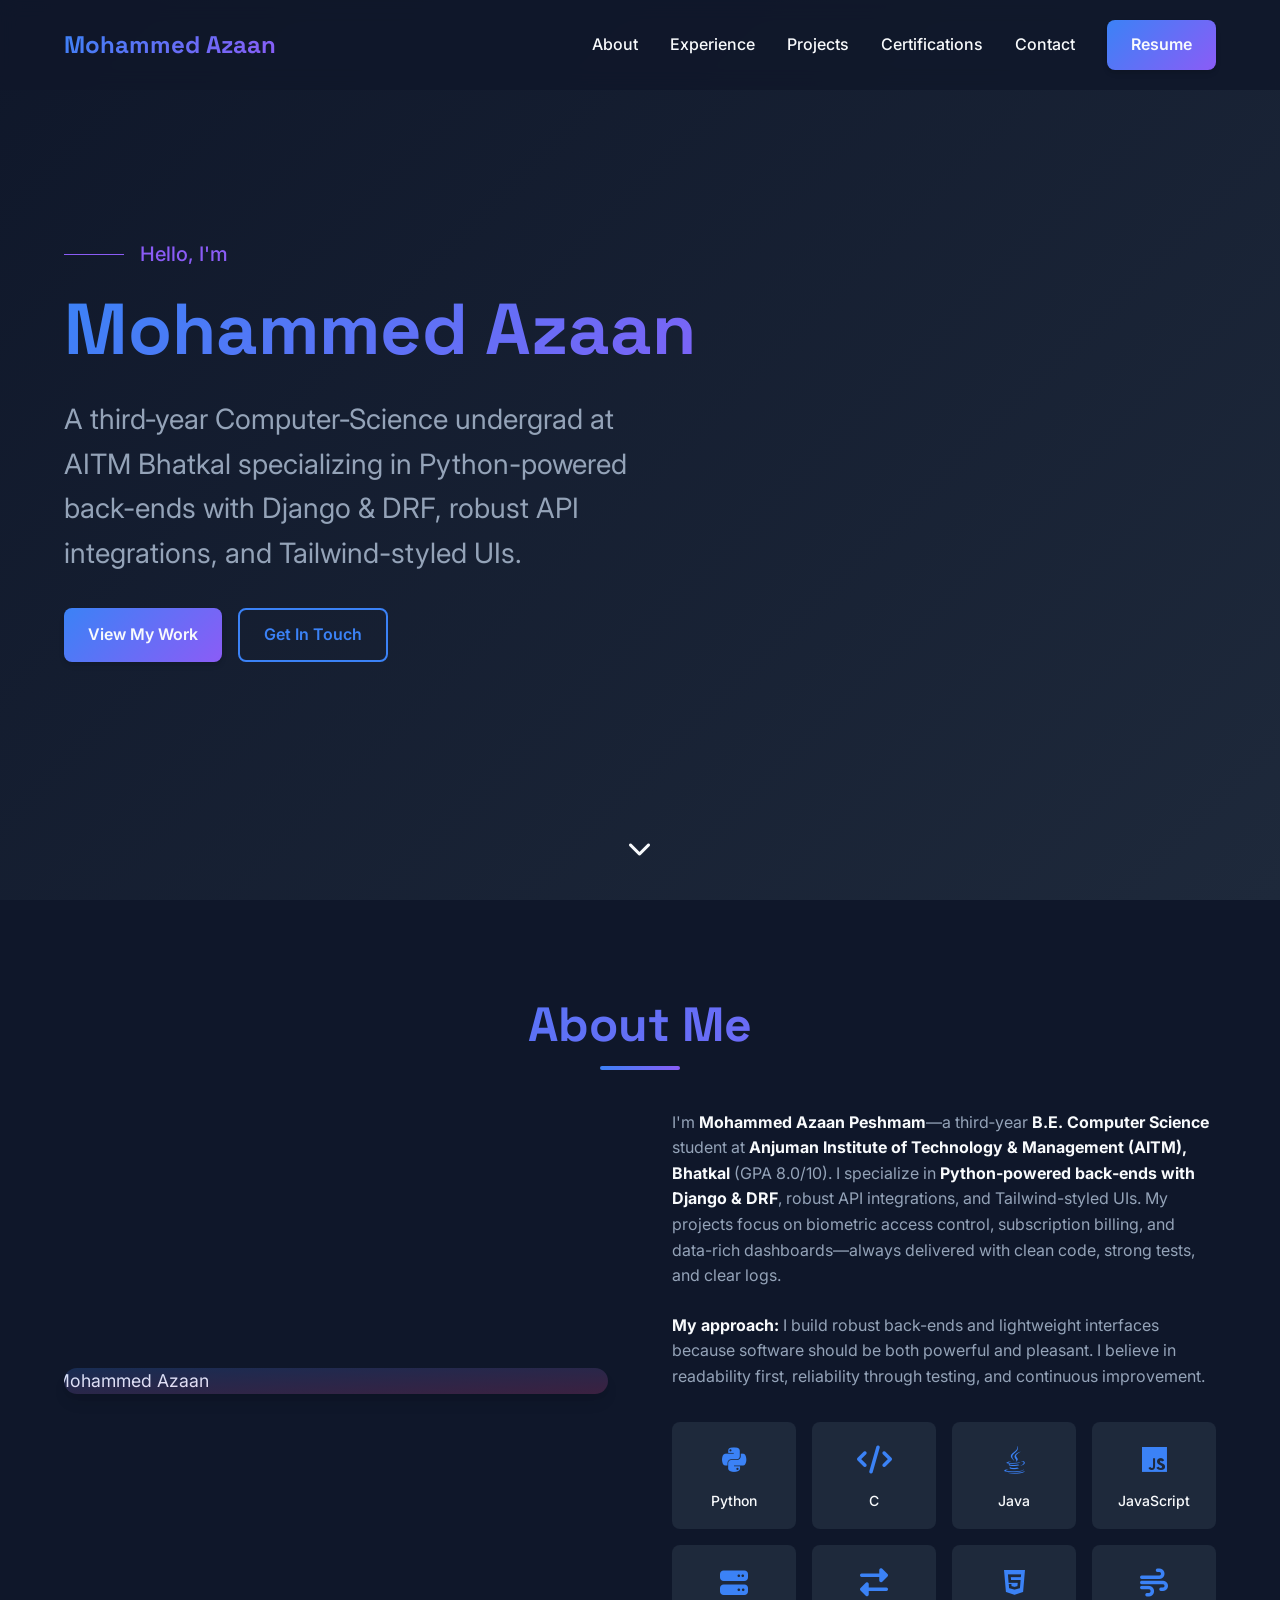
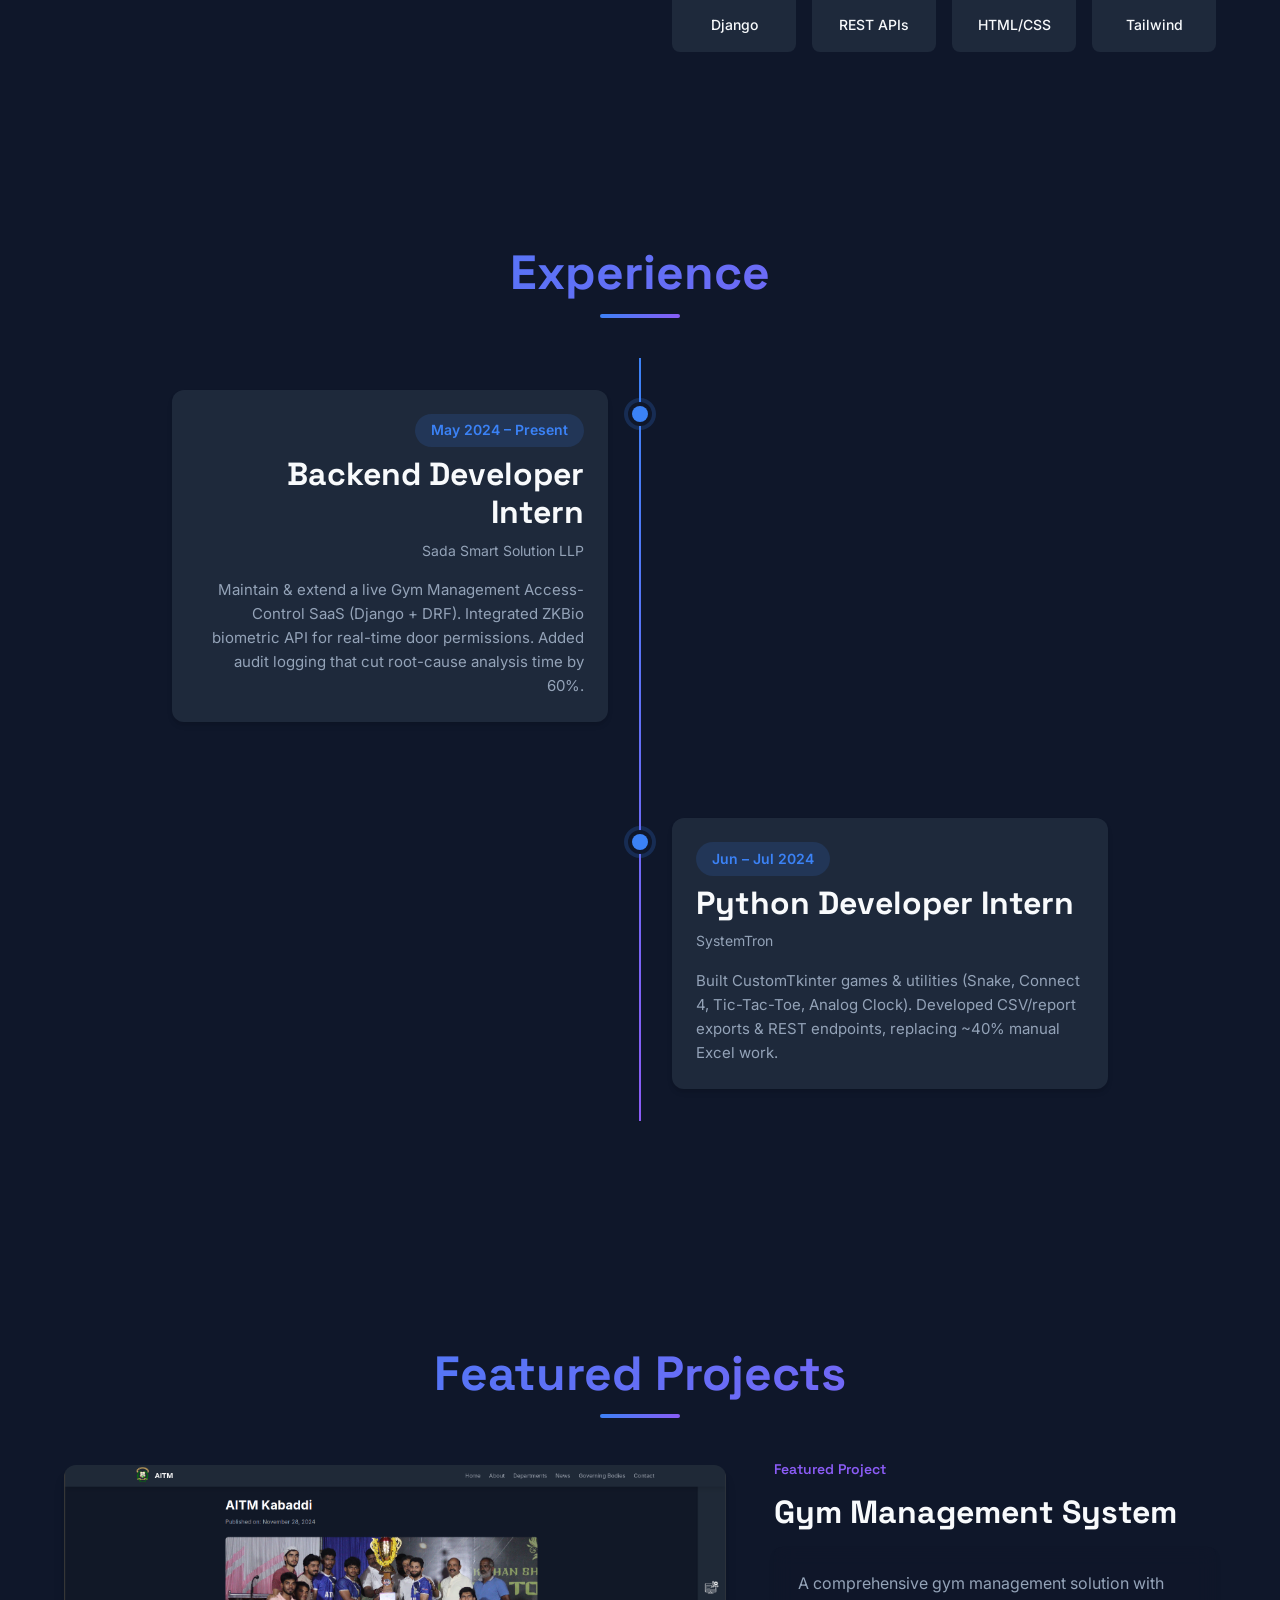
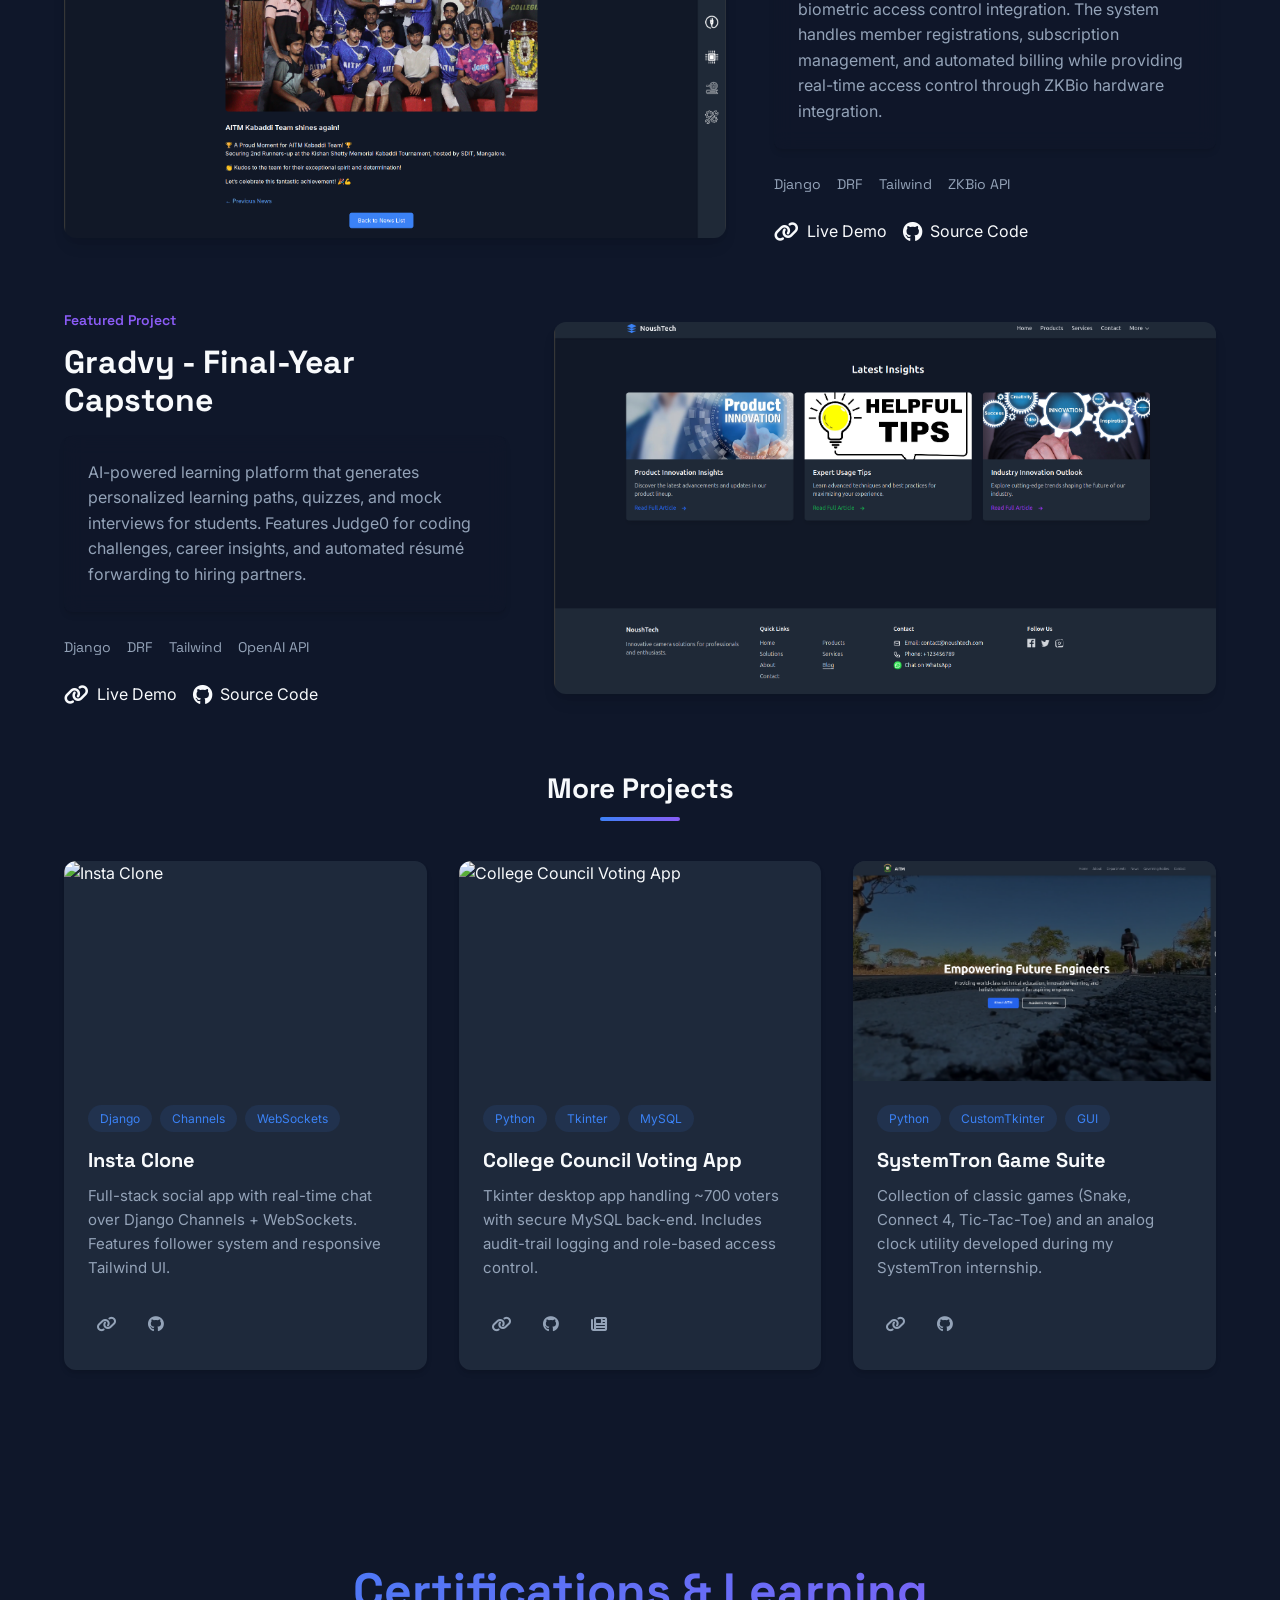
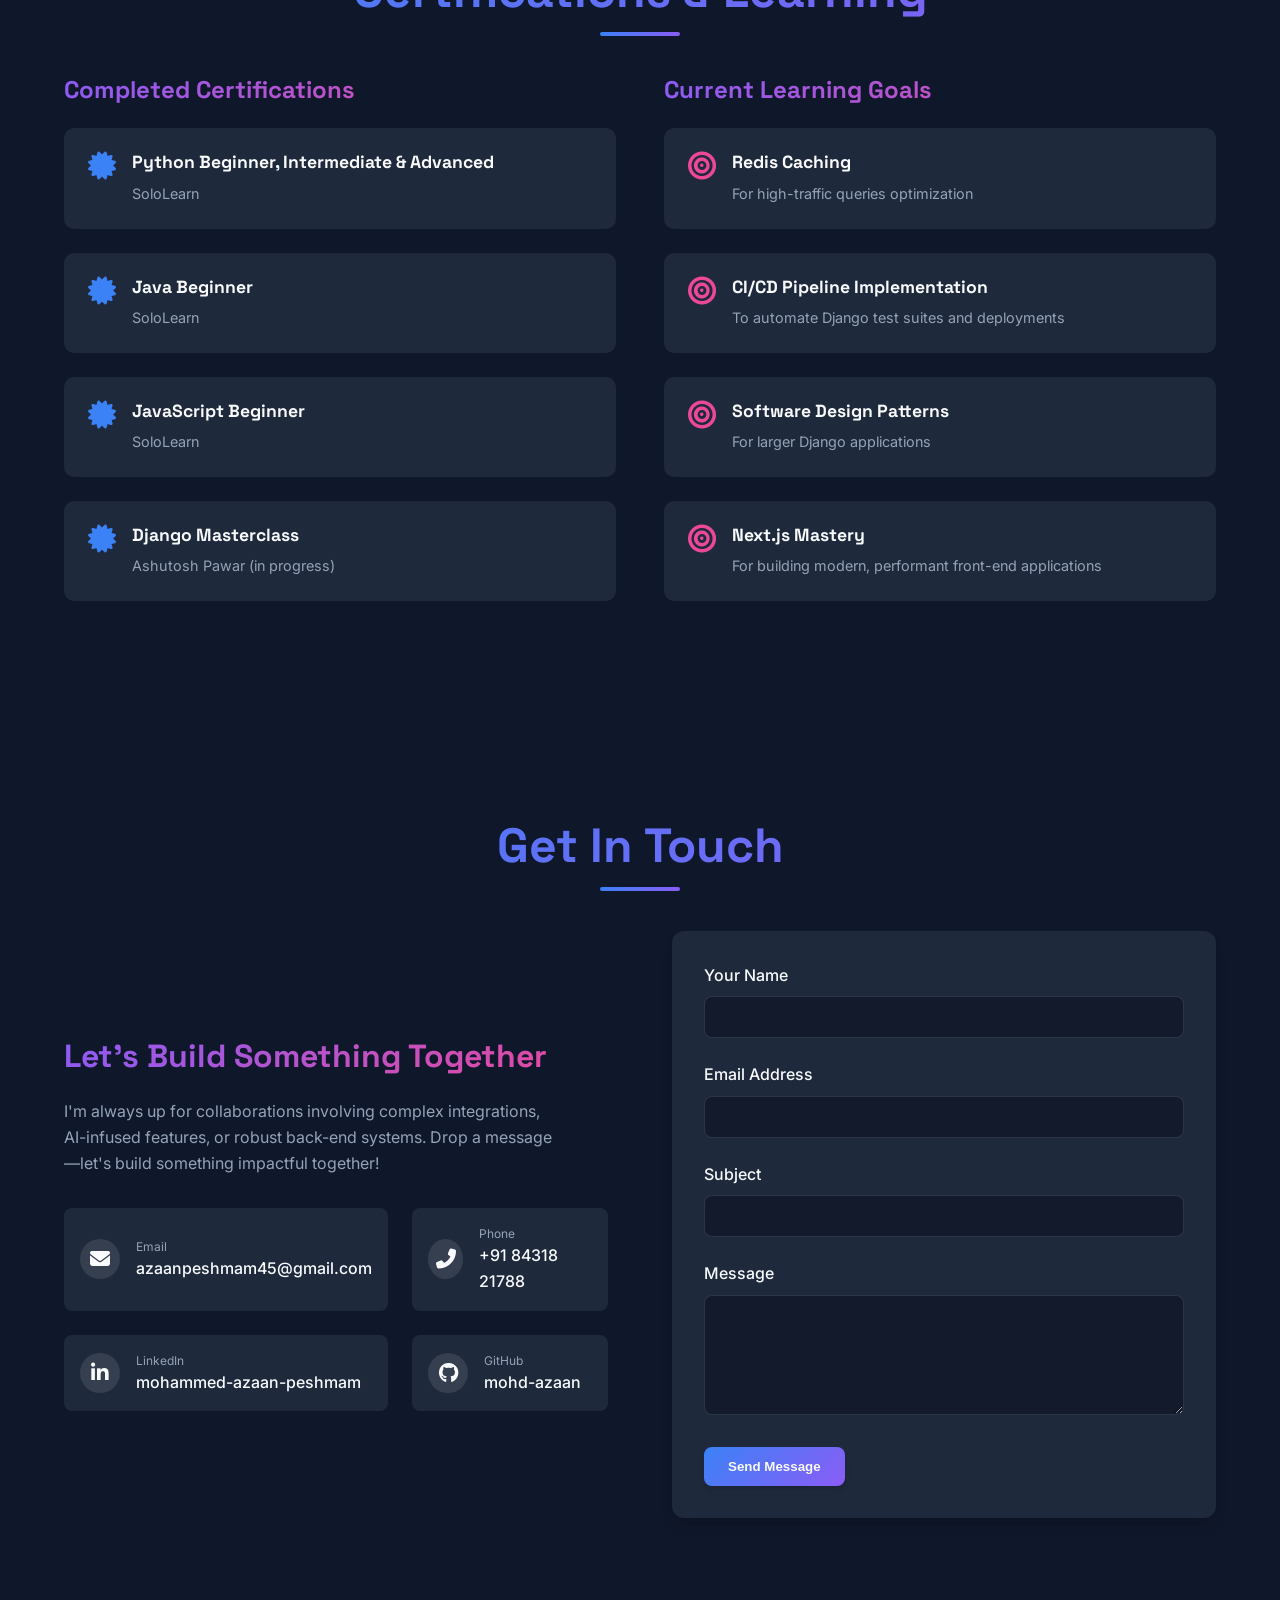
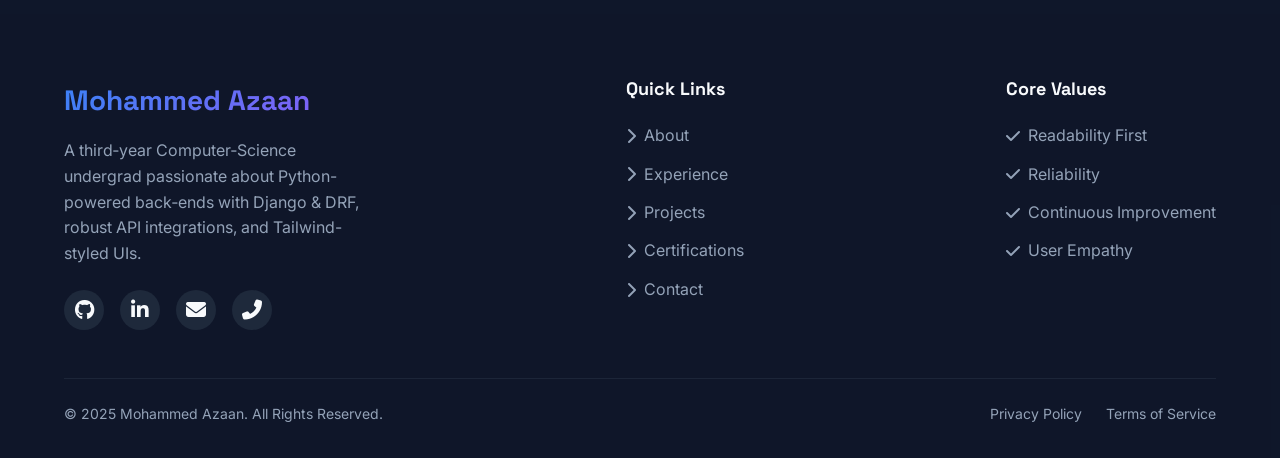
==== index.html @ 51418ed3 "Update index.html" ====
<!DOCTYPE html>
<html lang="en">
<head>
    <meta charset="UTF-8">
    <meta name="viewport" content="width=device-width, initial-scale=1.0">
    <title>Mohammed Azaan | Full-Stack Engineer</title>
    <link href="https://fonts.googleapis.com/css2?family=Inter:wght@300;400;500;600;700;800&family=Space+Grotesk:wght@400;500;600;700&display=swap" rel="stylesheet">
    <link href="https://cdnjs.cloudflare.com/ajax/libs/font-awesome/6.4.0/css/all.min.css" rel="stylesheet">
    <script src="https://cdnjs.cloudflare.com/ajax/libs/gsap/3.12.1/gsap.min.js"></script>
    <script src="https://cdnjs.cloudflare.com/ajax/libs/gsap/3.12.1/ScrollTrigger.min.js"></script>
    <style>
        /* Base Styles */
        :root {
            --bg-dark: #0f172a;
            --bg-card: #1e293b;
            --color-primary: #3b82f6;
            --color-secondary: #8b5cf6;
            --color-accent: #ec4899;
            --color-text: #f8fafc;
            --color-text-muted: #94a3b8;
            --gradient-primary: linear-gradient(135deg, #3b82f6, #8b5cf6);
            --gradient-accent: linear-gradient(135deg, #8b5cf6, #ec4899);
            --shadow-sm: 0 4px 6px -1px rgba(0, 0, 0, 0.1), 0 2px 4px -1px rgba(0, 0, 0, 0.06);
            --shadow-md: 0 10px 15px -3px rgba(0, 0, 0, 0.1), 0 4px 6px -2px rgba(0, 0, 0, 0.05);
            --font-sans: 'Inter', system-ui, sans-serif;
            --font-display: 'Space Grotesk', sans-serif;
            --transition-smooth: all 0.4s cubic-bezier(0.16, 1, 0.3, 1);
        }

        * {
            margin: 0;
            padding: 0;
            box-sizing: border-box;
        }

        html {
            scroll-behavior: smooth;
            scroll-padding-top: 80px;
        }

        body {
            font-family: var(--font-sans);
            background-color: var(--bg-dark);
            color: var(--color-text);
            line-height: 1.6;
            overflow-x: hidden;
        }

        a {
            text-decoration: none;
            color: inherit;
        }

        /* Typography */
        h1, h2, h3, h4, h5 {
            font-family: var(--font-display);
            font-weight: 700;
            line-height: 1.2;
        }

        h1 {
            font-size: clamp(2.5rem, 8vw, 4.5rem);
        }

        h2 {
            font-size: clamp(2rem, 5vw, 3rem);
            margin-bottom: 2rem;
        }

        h3 {
            font-size: clamp(1.5rem, 4vw, 2rem);
        }

        .gradient-text {
            background: var(--gradient-primary);
            -webkit-background-clip: text;
            background-clip: text;
            color: transparent;
        }

        .gradient-text-accent {
            background: var(--gradient-accent);
            -webkit-background-clip: text;
            background-clip: text;
            color: transparent;
        }

        .section-title {
            text-align: center;
            position: relative;
            margin-bottom: 3.5rem;
        }

        .section-title::after {
            content: '';
            position: absolute;
            bottom: -1rem;
            left: 50%;
            transform: translateX(-50%);
            width: 80px;
            height: 4px;
            background: var(--gradient-primary);
            border-radius: 2px;
        }

        h2.show {
            opacity: 1;
            transform: translateY(0) translateX(-50%);
        }

        /* Utils */
        .container {
            width: 100%;
            max-width: 1200px;
            margin: 0 auto;
            padding: 0 1.5rem;
        }

        .section {
            padding: 6rem 0;
        }

        .btn {
            display: inline-flex;
            align-items: center;
            justify-content: center;
            gap: 0.5rem;
            padding: 0.75rem 1.5rem;
            border-radius: 8px;
            font-weight: 600;
            transition: var(--transition-smooth);
            cursor: pointer;
            border: none;
            outline: none;
        }

        .btn-primary {
            background: var(--gradient-primary);
            color: var(--color-text);
            box-shadow: var(--shadow-sm);
        }

        .btn-primary:hover {
            transform: translateY(-3px);
            box-shadow: var(--shadow-md);
        }

        .btn-outline {
            background: transparent;
            border: 2px solid var(--color-primary);
            color: var(--color-primary);
        }

        .btn-outline:hover {
            background: var(--color-primary);
            color: var(--color-text);
        }

        .pill {
            display: inline-block;
            padding: 0.35rem 1rem;
            background: rgba(139, 92, 246, 0.15);
            color: var(--color-secondary);
            border-radius: 100px;
            font-size: 0.875rem;
            font-weight: 500;
            margin-right: 0.5rem;
            margin-bottom: 0.5rem;
        }

        .visually-hidden {
            position: absolute;
            width: 1px;
            height: 1px;
            padding: 0;
            margin: -1px;
            overflow: hidden;
            clip: rect(0, 0, 0, 0);
            white-space: nowrap;
            border-width: 0;
        }

        /* Header & Navigation */
        .header {
            position: fixed;
            top: 0;
            left: 0;
            width: 100%;
            z-index: 100;
            padding: 1.25rem 0;
            transition: var(--transition-smooth);
            backdrop-filter: blur(10px);
            background: rgba(15, 23, 42, 0.8);
        }

        .header.scrolled {
            padding: 0.75rem 0;
            background: rgba(15, 23, 42, 0.95);
            box-shadow: 0 10px 30px -10px rgba(0, 0, 0, 0.3);
        }

        .nav-container {
            display: flex;
            justify-content: space-between;
            align-items: center;
        }

        .logo {
            font-family: var(--font-display);
            font-weight: 700;
            font-size: 1.5rem;
            background: var(--gradient-primary);
            -webkit-background-clip: text;
            background-clip: text;
            color: transparent;
        }

        .nav-links {
            display: flex;
            gap: 2rem;
            align-items: center;
        }

        .nav-link {
            position: relative;
            font-weight: 500;
            transition: var(--transition-smooth);
        }

        .nav-link::after {
            content: '';
            position: absolute;
            bottom: -4px;
            left: 0;
            width: 0;
            height: 2px;
            background: var(--gradient-primary);
            transition: var(--transition-smooth);
        }

        .nav-link:hover {
            color: var(--color-primary);
        }

        .nav-link:hover::after {
            width: 100%;
        }

        .menu-btn {
            display: none;
            background: none;
            border: none;
            color: var(--color-text);
            font-size: 1.5rem;
            cursor: pointer;
        }

        /* Hero Section */
        .hero {
            position: relative;
            min-height: 100vh;
            display: flex;
            flex-direction: column;
            justify-content: center;
            overflow: hidden;
        }

        .hero-bg {
            position: absolute;
            top: 0;
            left: 0;
            width: 100%;
            height: 100%;
            z-index: -1;
        }

        .hero-content {
            max-width: 800px;
            z-index: 1;
        }

        .hero-intro {
            color: var(--color-secondary);
            font-weight: 500;
            font-size: 1.25rem;
            margin-bottom: 1rem;
            display: flex;
            align-items: center;
            gap: 1rem;
        }

        .hero-intro::before {
            content: '';
            width: 60px;
            height: 1px;
            background: var(--color-secondary);
        }

        .hero-heading {
            margin-bottom: 1.5rem;
        }

        .hero-subtitle {
            font-size: clamp(1.25rem, 3vw, 1.75rem);
            color: var(--color-text-muted);
            margin-bottom: 2rem;
            max-width: 600px;
        }

        .hero-actions {
            display: flex;
            gap: 1rem;
            margin-top: 2rem;
        }

        .scroll-indicator {
            position: absolute;
            bottom: 2rem;
            left: 50%;
            transform: translateX(-50%);
            color: var(--color-text);
            font-size: 1.5rem;
            animation: bounce 2s infinite;
            cursor: pointer;
            transition: var(--transition-smooth);
        }

        @keyframes bounce {
            0%, 20%, 50%, 80%, 100% {
                transform: translateY(0) translateX(-50%);
            }
            40% {
                transform: translateY(-20px) translateX(-50%);
            }
            60% {
                transform: translateY(-10px) translateX(-50%);
            }
        }

        /* About Section */
        .about-content {
            display: grid;
            grid-template-columns: 1fr 1fr;
            gap: 4rem;
            align-items: center;
        }

        .about-image {
            position: relative;
            border-radius: 16px;
            overflow: hidden;
            box-shadow: var(--shadow-md);
        }

        .about-image img {
            width: 100%;
            height: auto;
            display: block;
            transform: scale(1.1);
            transition: transform 0.5s ease;
        }

        .about-image:hover img {
            transform: scale(1);
        }

        .about-image::before {
            content: '';
            position: absolute;
            top: 0;
            left: 0;
            width: 100%;
            height: 100%;
            background: linear-gradient(to bottom right, rgba(59, 130, 246, 0.2), rgba(236, 72, 153, 0.2));
            z-index: 1;
        }

        .about-text p {
            margin-bottom: 1.5rem;
            color: var(--color-text-muted);
        }

        .about-text strong {
            color: var(--color-text);
        }

        .skill-grid {
            display: grid;
            grid-template-columns: repeat(auto-fit, minmax(120px, 1fr));
            gap: 1rem;
            margin-top: 2rem;
        }

        .skill-card {
            background: var(--bg-card);
            padding: 1rem;
            border-radius: 8px;
            text-align: center;
            transition: var(--transition-smooth);
        }

        .skill-card:hover {
            transform: translateY(-5px);
            box-shadow: var(--shadow-sm);
            background: rgba(30, 41, 59, 0.8);
        }

        .skill-icon {
            font-size: 1.75rem;
            margin-bottom: 0.5rem;
            color: var(--color-primary);
        }

        .skill-name {
            font-size: 0.875rem;
            font-weight: 500;
        }

        /* Experience Section */
        .timeline {
            position: relative;
            max-width: 1000px;
            margin: 0 auto;
        }

        .timeline::before {
            content: '';
            position: absolute;
            top: 0;
            left: 50%;
            transform: translateX(-50%);
            width: 2px;
            height: 100%;
            background: linear-gradient(to bottom, var(--color-primary), var(--color-secondary));
        }

        .timeline-item {
            position: relative;
            width: 50%;
            padding: 2rem;
            box-sizing: border-box;
            margin-bottom: 2rem;
        }

        .timeline-item:nth-child(odd) {
            left: 0;
            text-align: right;
        }

        .timeline-item:nth-child(even) {
            left: 50%;
            text-align: left;
        }

        .timeline-content {
            background: var(--bg-card);
            padding: 1.5rem;
            border-radius: 12px;
            box-shadow: var(--shadow-sm);
            transition: var(--transition-smooth);
            transform: translateY(50px);
            opacity: 0;
        }

        .timeline-content.visible {
            transform: translateY(0);
            opacity: 1;
        }

        .timeline-content:hover {
            transform: scale(1.02);
            box-shadow: var(--shadow-md);
        }

        .timeline-date {
            display: inline-block;
            padding: 0.35rem 1rem;
            background: rgba(59, 130, 246, 0.15);
            color: var(--color-primary);
            border-radius: 100px;
            font-size: 0.875rem;
            font-weight: 600;
            margin-bottom: 0.5rem;
        }

        .timeline-title {
            color: var(--color-text);
            margin-bottom: 0.5rem;
        }

        .timeline-subtitle {
            color: var(--color-text-muted);
            font-size: 0.875rem;
            margin-bottom: 1rem;
        }

        .timeline-desc {
            color: var(--color-text-muted);
            font-size: 0.9375rem;
        }

        .timeline-dot {
            position: absolute;
            top: 3rem;
            width: 16px;
            height: 16px;
            background: var(--color-primary);
            border-radius: 50%;
            box-shadow: 0 0 0 4px var(--bg-dark), 0 0 0 8px rgba(59, 130, 246, 0.2);
        }

        .timeline-item:nth-child(odd) .timeline-dot {
            right: -8px;
        }

        .timeline-item:nth-child(even) .timeline-dot {
            left: -8px;
        }

        /* Projects Section */
        .projects-grid {
            display: grid;
            grid-template-columns: repeat(auto-fill, minmax(350px, 1fr));
            gap: 2rem;
        }

        .project-card {
            background: var(--bg-card);
            border-radius: 12px;
            overflow: hidden;
            box-shadow: var(--shadow-sm);
            transition: var(--transition-smooth);
            height: 100%;
            display: flex;
            flex-direction: column;
            transform: translateY(50px);
            opacity: 0;
        }

        .project-card.visible {
            transform: translateY(0);
            opacity: 1;
        }

        .project-card:hover {
            transform: translateY(-10px);
            box-shadow: var(--shadow-md);
        }

        .project-image {
            position: relative;
            overflow: hidden;
            height: 220px;
        }

        .project-image img {
            width: 100%;
            height: 100%;
            object-fit: cover;
            transition: transform 0.5s ease;
        }

        .project-card:hover .project-image img {
            transform: scale(1.05);
        }

        .project-content {
            padding: 1.5rem;
            flex-grow: 1;
            display: flex;
            flex-direction: column;
        }

        .project-tags {
            display: flex;
            flex-wrap: wrap;
            margin-bottom: 1rem;
            gap: 0.5rem;
        }

        .project-tag {
            font-size: 0.75rem;
            padding: 0.25rem 0.75rem;
            background: rgba(59, 130, 246, 0.1);
            color: var(--color-primary);
            border-radius: 100px;
        }

        .project-title {
            font-size: 1.25rem;
            margin-bottom: 0.75rem;
            color: var(--color-text);
            transition: var(--transition-smooth);
        }

        .project-card:hover .project-title {
            color: var(--color-primary);
        }

        .project-desc {
            color: var(--color-text-muted);
            margin-bottom: 1.5rem;
            font-size: 0.9375rem;
            flex-grow: 1;
        }

        .project-links {
            display: flex;
            gap: 1rem;
            margin-top: auto;
        }

        .project-link {
            padding: 0.5rem;
            border-radius: 8px;
            color: var(--color-text-muted);
            transition: var(--transition-smooth);
        }

        .project-link:hover {
            color: var(--color-primary);
            background: rgba(59, 130, 246, 0.1);
        }

        /* Featured Project */
        .featured-project {
            position: relative;
            margin-bottom: 4rem;
            opacity: 0;
            transform: translateY(50px);
        }

        .featured-project.visible {
            opacity: 1;
            transform: translateY(0);
        }

        .featured-inner {
            display: grid;
            grid-template-columns: 1.2fr 0.8fr;
            gap: 3rem;
            align-items: center;
        }

        .featured-reversed .featured-inner {
            grid-template-columns: 0.8fr 1.2fr;
        }

        .featured-reversed .featured-content {
            order: -1;
        }

        .featured-image {
            position: relative;
            border-radius: 12px;
            overflow: hidden;
            box-shadow: var(--shadow-md);
            aspect-ratio: 16/9;
        }

        .featured-image img {
            width: 100%;
            height: 100%;
            object-fit: cover;
            transition: transform 0.5s ease;
        }

        .featured-project:hover .featured-image img {
            transform: scale(1.03);
        }

        .featured-tag {
            font-family: var(--font-display);
            font-size: 0.875rem;
            font-weight: 600;
            color: var(--color-secondary);
            margin-bottom: 0.75rem;
        }

        .featured-title {
            font-size: 2rem;
            margin-bottom: 1rem;
            transition: var(--transition-smooth);
        }

        .featured-project:hover .featured-title {
            color: var(--color-primary);
        }

        .featured-desc {
            background: rgba(15, 23, 42, 0.8);
            padding: 1.5rem;
            border-radius: 8px;
            color: var(--color-text-muted);
            margin-bottom: 1.5rem;
            backdrop-filter: blur(10px);
            box-shadow: var(--shadow-sm);
        }

        .featured-tech {
            display: flex;
            flex-wrap: wrap;
            gap: 1rem;
            margin-bottom: 1.5rem;
        }

        .featured-tech span {
            font-family: var(--font-display);
            font-size: 0.875rem;
            color: var(--color-text-muted);
        }

        .featured-links {
            display: flex;
            gap: 1rem;
        }

        .featured-link {
            display: flex;
            align-items: center;
            gap: 0.5rem;
            color: var(--color-text);
            transition: var(--transition-smooth);
        }

        .featured-link:hover {
            color: var(--color-primary);
            transform: translateY(-2px);
        }

        .featured-link i {
            font-size: 1.25rem;
        }

        /* Certifications Section */
        .certifications-container {
            display: grid;
            grid-template-columns: 1fr 1fr;
            gap: 3rem;
        }

        .cert-list, .goals-list {
            list-style: none;
            margin: 0;
            padding: 0;
        }

        .cert-item, .goal-item {
            display: flex;
            margin-bottom: 1.5rem;
            padding: 1.5rem;
            background: var(--bg-card);
            border-radius: 10px;
            transition: var(--transition-smooth);
        }

        .cert-item:hover, .goal-item:hover {
            transform: translateY(-5px);
            box-shadow: var(--shadow-sm);
        }

        .cert-item i, .goal-item i {
            font-size: 1.75rem;
            color: var(--color-primary);
            margin-right: 1rem;
            flex-shrink: 0;
        }

        .goal-item i {
            color: var(--color-accent);
        }

        .cert-content h4, .goal-content h4 {
            margin: 0 0 0.5rem 0;
            font-size: 1.1rem;
        }

        .cert-content p, .goal-content p {
            margin: 0;
            color: var(--color-text-muted);
            font-size: 0.9rem;
        }

        .certifications-list h3, .learning-goals h3 {
            margin-bottom: 1.5rem;
            font-size: 1.5rem;
        }

        /* Contact Section */
        .contact-wrapper {
            display: grid;
            grid-template-columns: 1fr 1fr;
            gap: 4rem;
            align-items: center;
        }

        .contact-text h3 {
            margin-bottom: 1.5rem;
        }

        .contact-text p {
            color: var(--color-text-muted);
            margin-bottom: 2rem;
            max-width: 500px;
        }

        .contact-links {
            display: grid;
            grid-template-columns: repeat(2, 1fr);
            gap: 1.5rem;
        }

        .contact-link {
            display: flex;
            align-items: center;
            gap: 1rem;
            padding: 1rem;
            background: var(--bg-card);
            border-radius: 8px;
            transition: var(--transition-smooth);
        }

        .contact-link:hover {
            transform: translateY(-5px);
            box-shadow: var(--shadow-sm);
            background: var(--gradient-primary);
        }

        .contact-icon {
            width: 40px;
            height: 40px;
            display: flex;
            align-items: center;
            justify-content: center;
            background: rgba(255, 255, 255, 0.1);
            border-radius: 50%;
            font-size: 1.25rem;
        }

        .contact-info span {
            display: block;
        }

        .contact-info .contact-label {
            font-size: 0.75rem;
            color: var(--color-text-muted);
        }

        .contact-info .contact-value {
            font-weight: 500;
        }

        .contact-form {
            background: var(--bg-card);
            padding: 2rem;
            border-radius: 12px;
            box-shadow: var(--shadow-md);
        }

        .form-group {
            margin-bottom: 1.5rem;
        }

        .form-label {
            display: block;
            margin-bottom: 0.5rem;
            font-weight: 500;
        }

        .form-control {
            width: 100%;
            padding: 0.75rem 1rem;
            background: rgba(15, 23, 42, 0.8);
            border: 1px solid rgba(148, 163, 184, 0.2);
            color: var(--color-text);
            border-radius: 8px;
            font-family: var(--font-sans);
            transition: var(--transition-smooth);
        }

        .form-control:focus {
            outline: none;
            border-color: var(--color-primary);
            box-shadow: 0 0 0 2px rgba(59, 130, 246, 0.2);
        }

        textarea.form-control {
            min-height: 120px;
            resize: vertical;
        }

        /* Footer */
        .footer {
            background: rgba(15, 23, 42, 0.95);
            padding: 4rem 0 2rem;
            position: relative;
            overflow: hidden;
        }

        .footer-content {
            display: flex;
            justify-content: space-between;
            align-items: flex-start;
            flex-wrap: wrap;
            gap: 2rem;
        }

        .footer-logo {
            font-family: var(--font-display);
            font-size: 1.75rem;
            font-weight: 700;
            margin-bottom: 1rem;
            background: var(--gradient-primary);
            -webkit-background-clip: text;
            background-clip: text;
            color: transparent;
        }

        .footer-text {
            color: var(--color-text-muted);
            max-width: 300px;
            margin-bottom: 1.5rem;
        }

        .footer-socials {
            display: flex;
            gap: 1rem;
        }

        .social-link {
            width: 40px;
            height: 40px;
            display: flex;
            align-items: center;
            justify-content: center;
            background: var(--bg-card);
            border-radius: 50%;
            transition: var(--transition-smooth);
            font-size: 1.25rem;
        }

        .social-link:hover {
            transform: translateY(-5px);
            background: var(--gradient-primary);
            color: white;
        }

        .footer-nav h4 {
            font-size: 1.125rem;
            margin-bottom: 1.5rem;
            color: var(--color-text);
        }

        .footer-links {
            list-style: none;
        }

        .footer-links li {
            margin-bottom: 0.75rem;
        }

        .footer-link {
            color: var(--color-text-muted);
            transition: var(--transition-smooth);
            display: inline-flex;
            align-items: center;
            gap: 0.5rem;
        }

        .footer-link:hover {
            color: var(--color-primary);
            transform: translateX(3px);
        }

        .footer-bottom {
            margin-top: 3rem;
            padding-top: 1.5rem;
            border-top: 1px solid rgba(148, 163, 184, 0.1);
            display: flex;
            justify-content: space-between;
            align-items: center;
            flex-wrap: wrap;
            gap: 1rem;
        }

        .footer-copyright {
            color: var(--color-text-muted);
            font-size: 0.875rem;
        }

        .footer-terms {
            display: flex;
            gap: 1.5rem;
        }

        .footer-terms a {
            color: var(--color-text-muted);
            font-size: 0.875rem;
            transition: var(--transition-smooth);
        }

        .footer-terms a:hover {
            color: var(--color-primary);
        }

        /* Mobile Menu */
        .mobile-menu {
            position: fixed;
            top: 0;
            right: -100%;
            width: 300px;
            height: 100vh;
            background: var(--bg-card);
            z-index: 1000;
            padding: 2rem;
            transition: var(--transition-smooth);
            display: flex;
            flex-direction: column;
            justify-content: center;
            box-shadow: -10px 0 30px rgba(0, 0, 0, 0.2);
        }

        .mobile-menu.show {
            right: 0;
        }

        .close-menu {
            position: absolute;
            top: 1.5rem;
            right: 1.5rem;
            background: none;
            border: none;
            color: var(--color-text);
            font-size: 1.5rem;
            cursor: pointer;
        }

        .mobile-links {
            list-style: none;
            margin-bottom: 2rem;
        }

        .mobile-links li {
            margin-bottom: 1.25rem;
        }

        .mobile-link {
            font-size: 1.25rem;
            font-weight: 600;
            color: var(--color-text);
            transition: var(--transition-smooth);
        }

        .mobile-link:hover {
            color: var(--color-primary);
        }

        .mobile-socials {
            display: flex;
            gap: 1rem;
            margin-top: 2rem;
        }

        .overlay {
            position: fixed;
            top: 0;
            left: 0;
            width: 100%;
            height: 100vh;
            background: rgba(0, 0, 0, 0.7);
            backdrop-filter: blur(5px);
            z-index: 999;
            opacity: 0;
            visibility: hidden;
            transition: var(--transition-smooth);
        }

        .overlay.show {
            opacity: 1;
            visibility: visible;
        }

        /* Back to Top */
        .back-to-top {
            position: fixed;
            bottom: 2rem;
            right: 2rem;
            width: 50px;
            height: 50px;
            background: var(--gradient-primary);
            color: white;
            border-radius: 50%;
            display: flex;
            align-items: center;
            justify-content: center;
            cursor: pointer;
            z-index: 99;
            opacity: 0;
            visibility: hidden;
            transition: var(--transition-smooth);
        }

        .back-to-top.show {
            opacity: 1;
            visibility: visible;
        }

        .back-to-top:hover {
            transform: translateY(-5px);
            box-shadow: var(--shadow-md);
        }

        /* Animations and Effects */
        .fade-in {
            opacity: 0;
            transform: translateY(30px);
            transition: opacity 0.8s ease, transform 0.8s ease;
        }

        .fade-in.visible {
            opacity: 1;
            transform: translateY(0);
        }

        .delay-1 {
            transition-delay: 0.2s;
        }

        .delay-2 {
            transition-delay: 0.4s;
        }

        .delay-3 {
            transition-delay: 0.6s;
        }

        /* Responsive Styles */
        @media (max-width: 1024px) {
            .about-content {
                grid-template-columns: 1fr;
                gap: 2rem;
            }

            .about-image {
                max-width: 500px;
                margin: 0 auto;
            }

            .featured-inner {
                grid-template-columns: 1fr;
                gap: 2rem;
            }

            .featured-reversed .featured-inner {
                grid-template-columns: 1fr;
            }

            .featured-reversed .featured-content {
                order: 0;
            }
            
            .contact-wrapper {
                grid-template-columns: 1fr;
                gap: 3rem;
            }
            
            .certifications-container {
                grid-template-columns: 1fr;
                gap: 2rem;
            }
            
            .learning-goals {
                margin-top: 1rem;
            }
        }

        @media (max-width: 992px) {
            .section {
                padding: 4rem 0;
            }

            .nav-links {
                display: none;
            }

            .menu-btn {
                display: block;
            }

            .timeline::before {
                left: 30px;
            }

            .timeline-item {
                width: 100%;
                padding-left: 80px;
                padding-right: 0;
                text-align: left;
            }

            .timeline-item:nth-child(odd) {
                left: 0;
                text-align: left;
            }

            .timeline-item:nth-child(even) {
                left: 0;
            }

            .timeline-item:nth-child(odd) .timeline-dot {
                right: auto;
                left: 22px;
            }

            .timeline-item:nth-child(even) .timeline-dot {
                left: 22px;
            }

            .projects-grid {
                grid-template-columns: repeat(auto-fill, minmax(300px, 1fr));
            }
        }

        @media (max-width: 768px) {
            .hero-content {
                text-align: center;
            }

            .hero-intro {
                justify-content: center;
            }

            .hero-intro::before {
                display: none;
            }

            .hero-actions {
                justify-content: center;
            }

            .contact-links {
                grid-template-columns: 1fr;
            }

            .footer-content {
                flex-direction: column;
                align-items: center;
                text-align: center;
            }

            .footer-text {
                margin: 0 auto 1.5rem;
            }

            .footer-socials {
                justify-content: center;
            }

            .footer-bottom {
                flex-direction: column;
                text-align: center;
            }

            .footer-terms {
                justify-content: center;
            }
        }

        @media (max-width: 576px) {
            .container {
                padding: 0 1rem;
            }

            .hero {
                padding-top: 6rem;
            }

            .hero-heading {
                font-size: 2.5rem;
            }

            .section-title {
                font-size: 2rem;
            }

            .projects-grid {
                grid-template-columns: 1fr;
            }

            .btn {
                padding: 0.6rem 1.2rem;
            }

            .featured-title {
                font-size: 1.5rem;
            }
        }

        @media (max-width: 400px) {
            .hero-actions {
                flex-direction: column;
                gap: 1rem;
            }

            .skill-grid {
                grid-template-columns: repeat(auto-fit, minmax(100px, 1fr));
            }
        }

        /* Preloader */
        .preloader {
            position: fixed;
            top: 0;
            left: 0;
            width: 100%;
            height: 100vh;
            background: var(--bg-dark);
            display: flex;
            justify-content: center;
            align-items: center;
            z-index: 9999;
            transition: opacity 0.5s ease, visibility 0.5s ease;
        }

        .preloader.fade-out {
            opacity: 0;
            visibility: hidden;
        }

        .loader {
            width: 60px;
            height: 60px;
            border: 3px solid rgba(59, 130, 246, 0.2);
            border-radius: 50%;
            border-top-color: var(--color-primary);
            animation: spin 1s linear infinite;
        }

        @keyframes spin {
            0% {
                transform: rotate(0deg);
            }
            100% {
                transform: rotate(360deg);
            }
        }
    </style>
</head>
<body>
    <!-- Preloader -->
    <div class="preloader">
        <div class="loader"></div>
    </div>

    <!-- Header -->
    <header class="header">
        <div class="container nav-container">
            <a href="#" class="logo">Mohammed Azaan</a>
            <nav class="nav-links">
                <a href="#about" class="nav-link">About</a>
                <a href="#experience" class="nav-link">Experience</a>
                <a href="#projects" class="nav-link">Projects</a>
                <a href="#certifications" class="nav-link">Certifications</a>
                <a href="#contact" class="nav-link">Contact</a>
                <a href="https://github.com/mohd-azaan" class="btn btn-primary">Resume</a>
            </nav>
            <button class="menu-btn">
                <i class="fas fa-bars"></i>
            </button>
        </div>
    </header>

    <!-- Mobile Menu -->
    <div class="mobile-menu">
        <button class="close-menu">
            <i class="fas fa-times"></i>
        </button>
        <ul class="mobile-links">
            <li><a href="#about" class="mobile-link">About</a></li>
            <li><a href="#experience" class="mobile-link">Experience</a></li>
            <li><a href="#projects" class="mobile-link">Projects</a></li>
            <li><a href="#certifications" class="mobile-link">Certifications</a></li>
            <li><a href="#contact" class="mobile-link">Contact</a></li>
        </ul>
        <a href="https://github.com/mohd-azaan" class="btn btn-primary">Resume</a>
        <div class="mobile-socials">
            <a href="https://github.com/mohd-azaan" class="social-link"><i class="fab fa-github"></i></a>
            <a href="https://linkedin.com/in/mohammed-azaan-peshmam-579560280" class="social-link"><i class="fab fa-linkedin-in"></i></a>
            <a href="tel:+918431821788" class="social-link"><i class="fas fa-phone-alt"></i></a>
        </div>
    </div>
    <div class="overlay"></div>

    <!-- Hero Section -->
    <section class="hero" id="home">
        <div class="hero-bg">
            <!-- Gradient background instead of video -->
            <div style="position: absolute; width: 100%; height: 100%; background: linear-gradient(135deg, #0f172a 0%, #1e293b 100%);"></div>
        </div>
        <div class="container">
            <div class="hero-content">
                <span class="hero-intro fade-in">Hello, I'm</span>
                <h1 class="hero-heading gradient-text fade-in delay-1">Mohammed Azaan</h1>
                <p class="hero-subtitle fade-in delay-2">A third‑year Computer‑Science undergrad at AITM Bhatkal specializing in Python-powered back-ends with Django & DRF, robust API integrations, and Tailwind-styled UIs.</p>
                <div class="hero-actions fade-in delay-3">
                    <a href="#projects" class="btn btn-primary">View My Work</a>
                    <a href="#contact" class="btn btn-outline">Get In Touch</a>
                </div>
            </div>
        </div>
        <a href="#about" class="scroll-indicator"><i class="fas fa-chevron-down"></i></a>
    </section>

    <!-- About Section -->
    <section class="section" id="about">
        <div class="container">
            <h2 class="section-title gradient-text fade-in">About Me</h2>
            <div class="about-content">
                <div class="about-image fade-in">
                    <img src="images/setup image.png" alt="Mohammed Azaan" />
                </div>
                <div class="about-text fade-in delay-1">
                    <p>
                        I'm <strong>Mohammed Azaan Peshmam</strong>—a third‑year <strong>B.E. Computer Science</strong> student at <strong>Anjuman Institute of Technology & Management (AITM), Bhatkal</strong> (GPA 8.0/10). I specialize in <strong>Python-powered back‑ends with Django & DRF</strong>, robust API integrations, and Tailwind-styled UIs. My projects focus on biometric access control, subscription billing, and data-rich dashboards—always delivered with clean code, strong tests, and clear logs.
                    </p>
                    <p>
                        <strong>My approach:</strong> I build robust back-ends and lightweight interfaces because software should be both powerful and pleasant. I believe in readability first, reliability through testing, and continuous improvement.
                    </p>
                    <div class="skill-grid">
                        <div class="skill-card">
                            <div class="skill-icon"><i class="fab fa-python"></i></div>
                            <div class="skill-name">Python</div>
                        </div>
                        <div class="skill-card">
                            <div class="skill-icon"><i class="fas fa-code"></i></div>
                            <div class="skill-name">C</div>
                        </div>
                        <div class="skill-card">
                            <div class="skill-icon"><i class="fab fa-java"></i></div>
                            <div class="skill-name">Java</div>
                        </div>
                        <div class="skill-card">
                            <div class="skill-icon"><i class="fab fa-js"></i></div>
                            <div class="skill-name">JavaScript</div>
                        </div>
                        <div class="skill-card">
                            <div class="skill-icon"><i class="fas fa-server"></i></div>
                            <div class="skill-name">Django</div>
                        </div>
                        <div class="skill-card">
                            <div class="skill-icon"><i class="fas fa-exchange-alt"></i></div>
                            <div class="skill-name">REST APIs</div>
                        </div>
                        <div class="skill-card">
                            <div class="skill-icon"><i class="fab fa-html5"></i></div>
                            <div class="skill-name">HTML/CSS</div>
                        </div>
                        <div class="skill-card">
                            <div class="skill-icon"><i class="fas fa-wind"></i></div>
                            <div class="skill-name">Tailwind</div>
                        </div>
                    </div>
                </div>
            </div>
        </div>
    </section>

    <!-- Experience Section -->
    <section class="section" id="experience">
        <div class="container">
            <h2 class="section-title gradient-text fade-in">Experience</h2>
            <div class="timeline">
                <div class="timeline-item">
                    <div class="timeline-content">
                        <div class="timeline-date">May 2024 – Present</div>
                        <h3 class="timeline-title">Backend Developer Intern</h3>
                        <p class="timeline-subtitle">Sada Smart Solution LLP</p>
                        <div class="timeline-desc">
                            <p>Maintain & extend a live Gym Management Access-Control SaaS (Django + DRF). Integrated ZKBio biometric API for real-time door permissions. Added audit logging that cut root-cause analysis time by 60%.</p>
                        </div>
                    </div>
                    <div class="timeline-dot"></div>
                </div>
                <div class="timeline-item">
                    <div class="timeline-content">
                        <div class="timeline-date">Jun – Jul 2024</div>
                        <h3 class="timeline-title">Python Developer Intern</h3>
                        <p class="timeline-subtitle">SystemTron</p>
                        <div class="timeline-desc">
                            <p>Built CustomTkinter games & utilities (Snake, Connect 4, Tic-Tac-Toe, Analog Clock). Developed CSV/report exports & REST endpoints, replacing ~40% manual Excel work.</p>
                        </div>
                    </div>
                    <div class="timeline-dot"></div>
                </div>
            </div>
        </div>
    </section>

    <!-- Projects Section -->
    <section class="section" id="projects">
        <div class="container">
            <h2 class="section-title gradient-text fade-in">Featured Projects</h2>

            <!-- Featured Project 1 -->
            <div class="featured-project">
                <div class="featured-inner">
                    <div class="featured-image">
                        <img src="images/project1/image.png" alt="Gym Management System">
                    </div>
                    <div class="featured-content">
                        <div class="featured-tag">Featured Project</div>
                        <h3 class="featured-title">Gym Management System</h3>
                        <div class="featured-desc">
                            <p>A comprehensive gym management solution with biometric access control integration. The system handles member registrations, subscription management, and automated billing while providing real-time access control through ZKBio hardware integration.</p>
                        </div>
                        <div class="featured-tech">
                            <span>Django</span>
                            <span>DRF</span>
                            <span>Tailwind</span>
                            <span>ZKBio API</span>
                        </div>
                        <div class="featured-links">
                            <a href="#" class="featured-link">
                                <i class="fas fa-link"></i> Live Demo
                            </a>
                            <a href="#" class="featured-link">
                                <i class="fab fa-github"></i> Source Code
                            </a>
                        </div>
                    </div>
                </div>
            </div>

            <!-- Featured Project 2 -->
            <div class="featured-project featured-reversed">
                <div class="featured-inner">
                    <div class="featured-image">
                        <img src="images/project2/image.png" alt="Gradvy">
                    </div>
                    <div class="featured-content">
                        <div class="featured-tag">Featured Project</div>
                        <h3 class="featured-title">Gradvy - Final-Year Capstone</h3>
                        <div class="featured-desc">
                            <p>AI-powered learning platform that generates personalized learning paths, quizzes, and mock interviews for students. Features Judge0 for coding challenges, career insights, and automated résumé forwarding to hiring partners.</p>
                        </div>
                        <div class="featured-tech">
                            <span>Django</span>
                            <span>DRF</span>
                            <span>Tailwind</span>
                            <span>OpenAI API</span>
                        </div>
                        <div class="featured-links">
                            <a href="#" class="featured-link">
                                <i class="fas fa-link"></i> Live Demo
                            </a>
                            <a href="#" class="featured-link">
                                <i class="fab fa-github"></i> Source Code
                            </a>
                        </div>
                    </div>
                </div>
            </div>

            <!-- More Projects -->
            <h3 class="section-title fade-in" style="font-size: 1.75rem; margin-top: 4rem;">More Projects</h3>
            <div class="projects-grid">
                <!-- Project Card 1 -->
                <div class="project-card">
                    <div class="project-image">
                        <img src="images/my image/image.jpg" alt="Insta Clone">
                    </div>
                    <div class="project-content">
                        <div class="project-tags">
                            <span class="project-tag">Django</span>
                            <span class="project-tag">Channels</span>
                            <span class="project-tag">WebSockets</span>
                        </div>
                        <h3 class="project-title">Insta Clone</h3>
                        <p class="project-desc">
                            Full-stack social app with real-time chat over Django Channels + WebSockets. Features follower system and responsive Tailwind UI.
                        </p>
                        <div class="project-links">
                            <a href="#" class="project-link"><i class="fas fa-link"></i></a>
                            <a href="#" class="project-link"><i class="fab fa-github"></i></a>
                        </div>
                    </div>
                </div>

                <!-- Project Card 2 -->
                <div class="project-card">
                    <div class="project-image">
                        <img src="voting/shall.jpeg" alt="College Council Voting App">
                    </div>
                    <div class="project-content">
                        <div class="project-tags">
                            <span class="project-tag">Python</span>
                            <span class="project-tag">Tkinter</span>
                            <span class="project-tag">MySQL</span>
                        </div>
                        <h3 class="project-title">College Council Voting App</h3>
                        <p class="project-desc">
                            Tkinter desktop app handling ~700 voters with secure MySQL back-end. Includes audit-trail logging and role-based access control.
                        </p>
                        <div class="project-links">
                            <a href="#" class="project-link"><i class="fas fa-link"></i></a>
                            <a href="#" class="project-link"><i class="fab fa-github"></i></a>
                            <a href="https://sahilonline.org/bhatkal-anjuman-elections-computerized-voting-app-delivers-rapid-results" class="project-link"><i class="fas fa-newspaper"></i></a>
                        </div>
                    </div>
                </div>

                <!-- Project Card 3 -->
                <div class="project-card">
                    <div class="project-image">
                        <img src="images/project1/image copy.png" alt="SystemTron Game Suite">
                    </div>
                    <div class="project-content">
                        <div class="project-tags">
                            <span class="project-tag">Python</span>
                            <span class="project-tag">CustomTkinter</span>
                            <span class="project-tag">GUI</span>
                        </div>
                        <h3 class="project-title">SystemTron Game Suite</h3>
                        <p class="project-desc">
                            Collection of classic games (Snake, Connect 4, Tic-Tac-Toe) and an analog clock utility developed during my SystemTron internship.
                        </p>
                        <div class="project-links">
                            <a href="#" class="project-link"><i class="fas fa-link"></i></a>
                            <a href="#" class="project-link"><i class="fab fa-github"></i></a>
                        </div>
                    </div>
                </div>
            </div>
        </div>
    </section>

    <!-- Certifications Section -->
    <section class="section" id="certifications">
        <div class="container">
            <h2 class="section-title gradient-text fade-in">Certifications & Learning</h2>
            
            <div class="certifications-container fade-in">
                <div class="certifications-list">
                    <h3 class="gradient-text-accent">Completed Certifications</h3>
                    <ul class="cert-list">
                        <li class="cert-item">
                            <i class="fas fa-certificate"></i>
                            <div class="cert-content">
                                <h4>Python Beginner, Intermediate & Advanced</h4>
                                <p>SoloLearn</p>
                            </div>
                        </li>
                        <li class="cert-item">
                            <i class="fas fa-certificate"></i>
                            <div class="cert-content">
                                <h4>Java Beginner</h4>
                                <p>SoloLearn</p>
                            </div>
                        </li>
                        <li class="cert-item">
                            <i class="fas fa-certificate"></i>
                            <div class="cert-content">
                                <h4>JavaScript Beginner</h4>
                                <p>SoloLearn</p>
                            </div>
                        </li>
                        <li class="cert-item">
                            <i class="fas fa-certificate"></i>
                            <div class="cert-content">
                                <h4>Django Masterclass</h4>
                                <p>Ashutosh Pawar (in progress)</p>
                            </div>
                        </li>
                    </ul>
                </div>
                
                <div class="learning-goals">
                    <h3 class="gradient-text-accent">Current Learning Goals</h3>
                    <ul class="goals-list">
                        <li class="goal-item">
                            <i class="fas fa-bullseye"></i>
                            <div class="goal-content">
                                <h4>Redis Caching</h4>
                                <p>For high-traffic queries optimization</p>
                            </div>
                        </li>
                        <li class="goal-item">
                            <i class="fas fa-bullseye"></i>
                            <div class="goal-content">
                                <h4>CI/CD Pipeline Implementation</h4>
                                <p>To automate Django test suites and deployments</p>
                            </div>
                        </li>
                        <li class="goal-item">
                            <i class="fas fa-bullseye"></i>
                            <div class="goal-content">
                                <h4>Software Design Patterns</h4>
                                <p>For larger Django applications</p>
                            </div>
                        </li>
                        <li class="goal-item">
                            <i class="fas fa-bullseye"></i>
                            <div class="goal-content">
                                <h4>Next.js Mastery</h4>
                                <p>For building modern, performant front-end applications</p>
                            </div>
                        </li>
                    </ul>
                </div>
            </div>
        </div>
    </section>

    <!-- Contact Section -->
    <section class="section" id="contact">
        <div class="container">
            <h2 class="section-title gradient-text fade-in">Get In Touch</h2>
            <div class="contact-wrapper">
                <div class="contact-text fade-in">
                    <h3 class="gradient-text-accent">Let's Build Something Together</h3>
                    <p>I'm always up for collaborations involving complex integrations, AI-infused features, or robust back-end systems. Drop a message—let's build something impactful together!</p>
                    <div class="contact-links">
                        <a href="mailto:azaanpeshmam45@gmail.com" class="contact-link">
                            <div class="contact-icon">
                                <i class="fas fa-envelope"></i>
                            </div>
                            <div class="contact-info">
                                <span class="contact-label">Email</span>
                                <span class="contact-value">azaanpeshmam45@gmail.com</span>
                            </div>
                        </a>
                        <a href="tel:+918431821788" class="contact-link">
                            <div class="contact-icon">
                                <i class="fas fa-phone-alt"></i>
                            </div>
                            <div class="contact-info">
                                <span class="contact-label">Phone</span>
                                <span class="contact-value">+91 84318 21788</span>
                            </div>
                        </a>
                        <a href="https://linkedin.com/in/mohammed-azaan-peshmam-579560280" class="contact-link">
                            <div class="contact-icon">
                                <i class="fab fa-linkedin-in"></i>
                            </div>
                            <div class="contact-info">
                                <span class="contact-label">LinkedIn</span>
                                <span class="contact-value">mohammed-azaan-peshmam</span>
                            </div>
                        </a>
                        <a href="https://github.com/mohd-azaan" class="contact-link">
                            <div class="contact-icon">
                                <i class="fab fa-github"></i>
                            </div>
                            <div class="contact-info">
                                <span class="contact-label">GitHub</span>
                                <span class="contact-value">mohd-azaan</span>
                            </div>
                        </a>
                    </div>
                </div>
                <div class="contact-form fade-in delay-1">
                    <form id="contactForm">
                        <div class="form-group">
                            <label for="name" class="form-label">Your Name</label>
                            <input type="text" id="name" class="form-control" required>
                        </div>
                        <div class="form-group">
                            <label for="email" class="form-label">Email Address</label>
                            <input type="email" id="email" class="form-control" required>
                        </div>
                        <div class="form-group">
                            <label for="subject" class="form-label">Subject</label>
                            <input type="text" id="subject" class="form-control" required>
                        </div>
                        <div class="form-group">
                            <label for="message" class="form-label">Message</label>
                            <textarea id="message" class="form-control" required></textarea>
                        </div>
                        <button type="submit" class="btn btn-primary">Send Message</button>
                    </form>
                </div>
            </div>
        </div>
    </section>

    <!-- Footer -->
    <footer class="footer">
        <div class="container">
            <div class="footer-content">
                <div class="footer-info">
                    <div class="footer-logo">Mohammed Azaan</div>
                    <p class="footer-text">A third‑year Computer‑Science undergrad passionate about Python-powered back‑ends with Django & DRF, robust API integrations, and Tailwind-styled UIs.</p>
                    <div class="footer-socials">
                        <a href="https://github.com/mohd-azaan" class="social-link"><i class="fab fa-github"></i></a>
                        <a href="https://linkedin.com/in/mohammed-azaan-peshmam-579560280" class="social-link"><i class="fab fa-linkedin-in"></i></a>
                        <a href="mailto:azaanpeshmam45@gmail.com" class="social-link"><i class="fas fa-envelope"></i></a>
                        <a href="tel:+918431821788" class="social-link"><i class="fas fa-phone-alt"></i></a>
                    </div>
                </div>
                <div class="footer-nav">
                    <h4>Quick Links</h4>
                    <ul class="footer-links">
                        <li><a href="#about" class="footer-link"><i class="fas fa-chevron-right"></i> About</a></li>
                        <li><a href="#experience" class="footer-link"><i class="fas fa-chevron-right"></i> Experience</a></li>
                        <li><a href="#projects" class="footer-link"><i class="fas fa-chevron-right"></i> Projects</a></li>
                        <li><a href="#certifications" class="footer-link"><i class="fas fa-chevron-right"></i> Certifications</a></li>
                        <li><a href="#contact" class="footer-link"><i class="fas fa-chevron-right"></i> Contact</a></li>
                    </ul>
                </div>
                <div class="footer-nav">
                    <h4>Core Values</h4>
                    <ul class="footer-links">
                        <li><a href="#" class="footer-link"><i class="fas fa-check"></i> Readability First</a></li>
                        <li><a href="#" class="footer-link"><i class="fas fa-check"></i> Reliability</a></li>
                        <li><a href="#" class="footer-link"><i class="fas fa-check"></i> Continuous Improvement</a></li>
                        <li><a href="#" class="footer-link"><i class="fas fa-check"></i> User Empathy</a></li>
                    </ul>
                </div>
            </div>
            <div class="footer-bottom">
                <div class="footer-copyright">
                    &copy; 2025 Mohammed Azaan. All Rights Reserved.
                </div>
                <div class="footer-terms">
                    <a href="#">Privacy Policy</a>
                    <a href="#">Terms of Service</a>
                </div>
            </div>
        </div>
    </footer>

    <!-- Back to Top Button -->
    <a href="#home" class="back-to-top">
        <i class="fas fa-arrow-up"></i>
    </a>

    <script>
        // Wait for DOM content to load
        document.addEventListener('DOMContentLoaded', function() {
            // Elements
            const preloader = document.querySelector('.preloader');
            const menuBtn = document.querySelector('.menu-btn');
            const closeMenuBtn = document.querySelector('.close-menu');
            const mobileMenu = document.querySelector('.mobile-menu');
            const overlay = document.querySelector('.overlay');
            const header = document.querySelector('.header');
            const backToTop = document.querySelector('.back-to-top');
            const mobileLinks = document.querySelectorAll('.mobile-link');
            const fadeElems = document.querySelectorAll('.fade-in');
            const projectCards = document.querySelectorAll('.project-card');
            const featuredProjects = document.querySelectorAll('.featured-project');
            const timelineContents = document.querySelectorAll('.timeline-content');
            const contactForm = document.getElementById('contactForm');

            // Preloader
            window.addEventListener('load', () => {
                setTimeout(() => {
                    preloader.classList.add('fade-out');
                    document.body.style.overflow = 'auto';
                    
                    // Show initial animations
                    fadeElems.forEach(elem => {
                        elem.classList.add('visible');
                    });
                }, 500);
            });

            // Mobile Menu Toggle
            menuBtn.addEventListener('click', () => {
                mobileMenu.classList.add('show');
                overlay.classList.add('show');
                document.body.style.overflow = 'hidden';
            });

            closeMenuBtn.addEventListener('click', closeMenu);
            overlay.addEventListener('click', closeMenu);

            mobileLinks.forEach(link => {
                link.addEventListener('click', closeMenu);
            });

            function closeMenu() {
                mobileMenu.classList.remove('show');
                overlay.classList.remove('show');
                document.body.style.overflow = 'auto';
            }

            // Sticky Header
            window.addEventListener('scroll', () => {
                if (window.scrollY > 50) {
                    header.classList.add('scrolled');
                } else {
                    header.classList.remove('scrolled');
                }

                // Back to Top Button
                if (window.scrollY > 500) {
                    backToTop.classList.add('show');
                } else {
                    backToTop.classList.remove('show');
                }

                // Scroll Animations
                fadeInElements();
            });

            // Scroll Animations
            function fadeInElements() {
                const triggerBottom = window.innerHeight * 0.85;

                featuredProjects.forEach(project => {
                    const projectTop = project.getBoundingClientRect().top;
                    if (projectTop < triggerBottom) {
                        project.classList.add('visible');
                    }
                });

                projectCards.forEach(card => {
                    const cardTop = card.getBoundingClientRect().top;
                    if (cardTop < triggerBottom) {
                        card.classList.add('visible');
                    }
                });

                timelineContents.forEach(content => {
                    const contentTop = content.getBoundingClientRect().top;
                    if (contentTop < triggerBottom) {
                        content.classList.add('visible');
                    }
                });
            }

            // Initial check for elements in view
            fadeInElements();

            // Smooth scrolling for anchor links
            document.querySelectorAll('a[href^="#"]').forEach(anchor => {
                anchor.addEventListener('click', function(e) {
                    e.preventDefault();
                    if (this.getAttribute('href') !== '#') {
                        const targetId = this.getAttribute('href');
                        const targetElement = document.querySelector(targetId);
                        
                        if (targetElement) {
                            window.scrollTo({
                                top: targetElement.offsetTop - 70,
                                behavior: 'smooth'
                            });
                        }
                    }
                });
            });

            // Form submission
            if (contactForm) {
                contactForm.addEventListener('submit', function(e) {
                    e.preventDefault();
                    // Here you would typically send the form data to a server
                    // For now, let's just simulate a successful submission
                    const submitBtn = this.querySelector('button[type="submit"]');
                    const originalText = submitBtn.textContent;
                    
                    submitBtn.disabled = true;
                    submitBtn.textContent = 'Sending...';
                    
                    setTimeout(() => {
                        alert('Message sent successfully!');
                        this.reset();
                        submitBtn.disabled = false;
                        submitBtn.textContent = originalText;
                    }, 1500);
                });
            }

            // Initialize GSAP if needed
            if (typeof gsap !== 'undefined' && typeof ScrollTrigger !== 'undefined') {
                // GSAP animations here
                gsap.registerPlugin(ScrollTrigger);
                
                // Animate section titles
                gsap.utils.toArray('.section-title').forEach(title => {
                    gsap.from(title, {
                        y: 50,
                        opacity: 0,
                        duration: 1,
                        scrollTrigger: {
                            trigger: title,
                            start: "top 80%",
                            toggleActions: "play none none none"
                        }
                    });
                });
            }

            // Project carousel functionality
            document.querySelectorAll('.carousel').forEach(carousel => {
                const inner = carousel.querySelector('.carousel-inner');
                const items = carousel.querySelectorAll('.carousel-item');
                const prevBtn = carousel.querySelector('.prev-btn');
                const nextBtn = carousel.querySelector('.next-btn');
                let currentIndex = 0;

                // Hide navigation if only one item
                if (items.length <= 1) {
                    if (prevBtn) prevBtn.style.display = 'none';
                    if (nextBtn) nextBtn.style.display = 'none';
                    return;
                }

                function updateCarousel() {
                    inner.style.transform = `translateX(-${currentIndex * 100}%)`;
                }

                if (prevBtn) {
                    prevBtn.addEventListener('click', () => {
                        currentIndex = (currentIndex - 1 + items.length) % items.length;
                        updateCarousel();
                    });
                }

                if (nextBtn) {
                    nextBtn.addEventListener('click', () => {
                        currentIndex = (currentIndex + 1) % items.length;
                        updateCarousel();
                    });
                }
            });
        });
    </script>
</body>
</html>
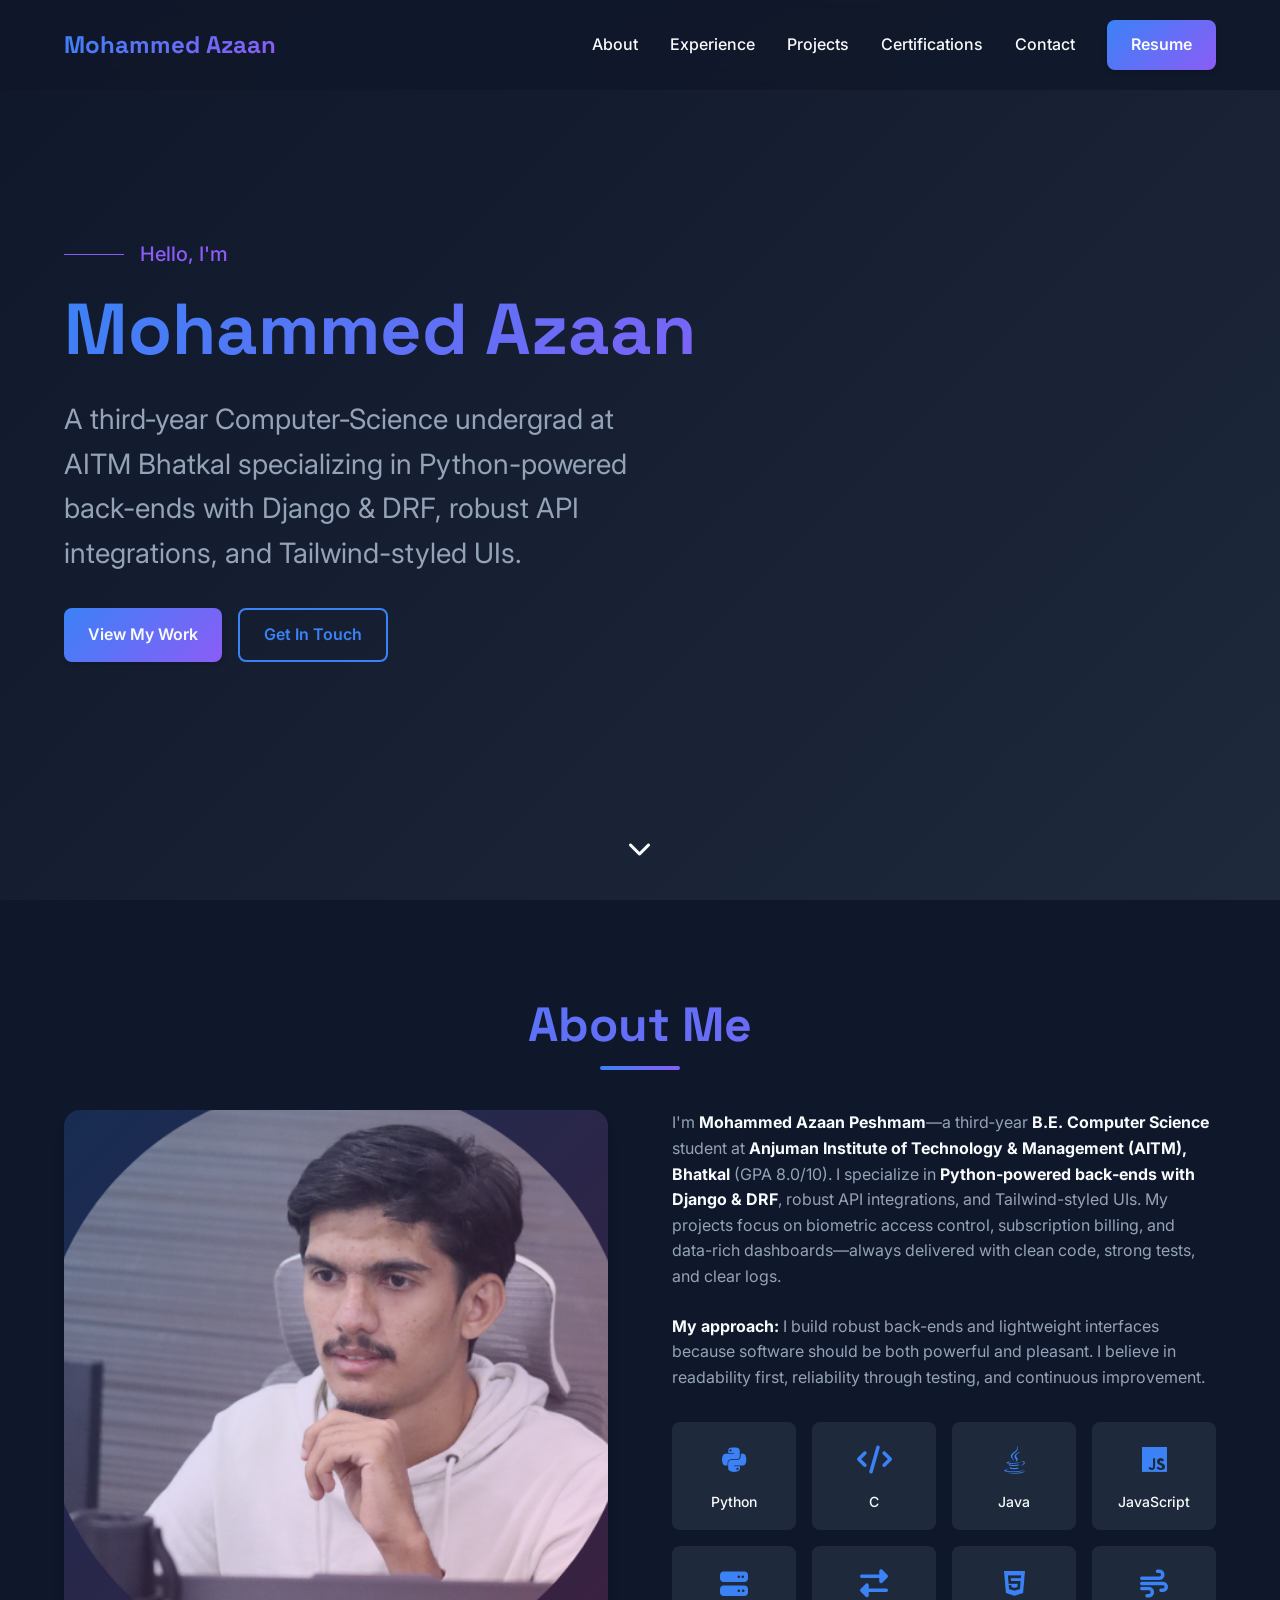
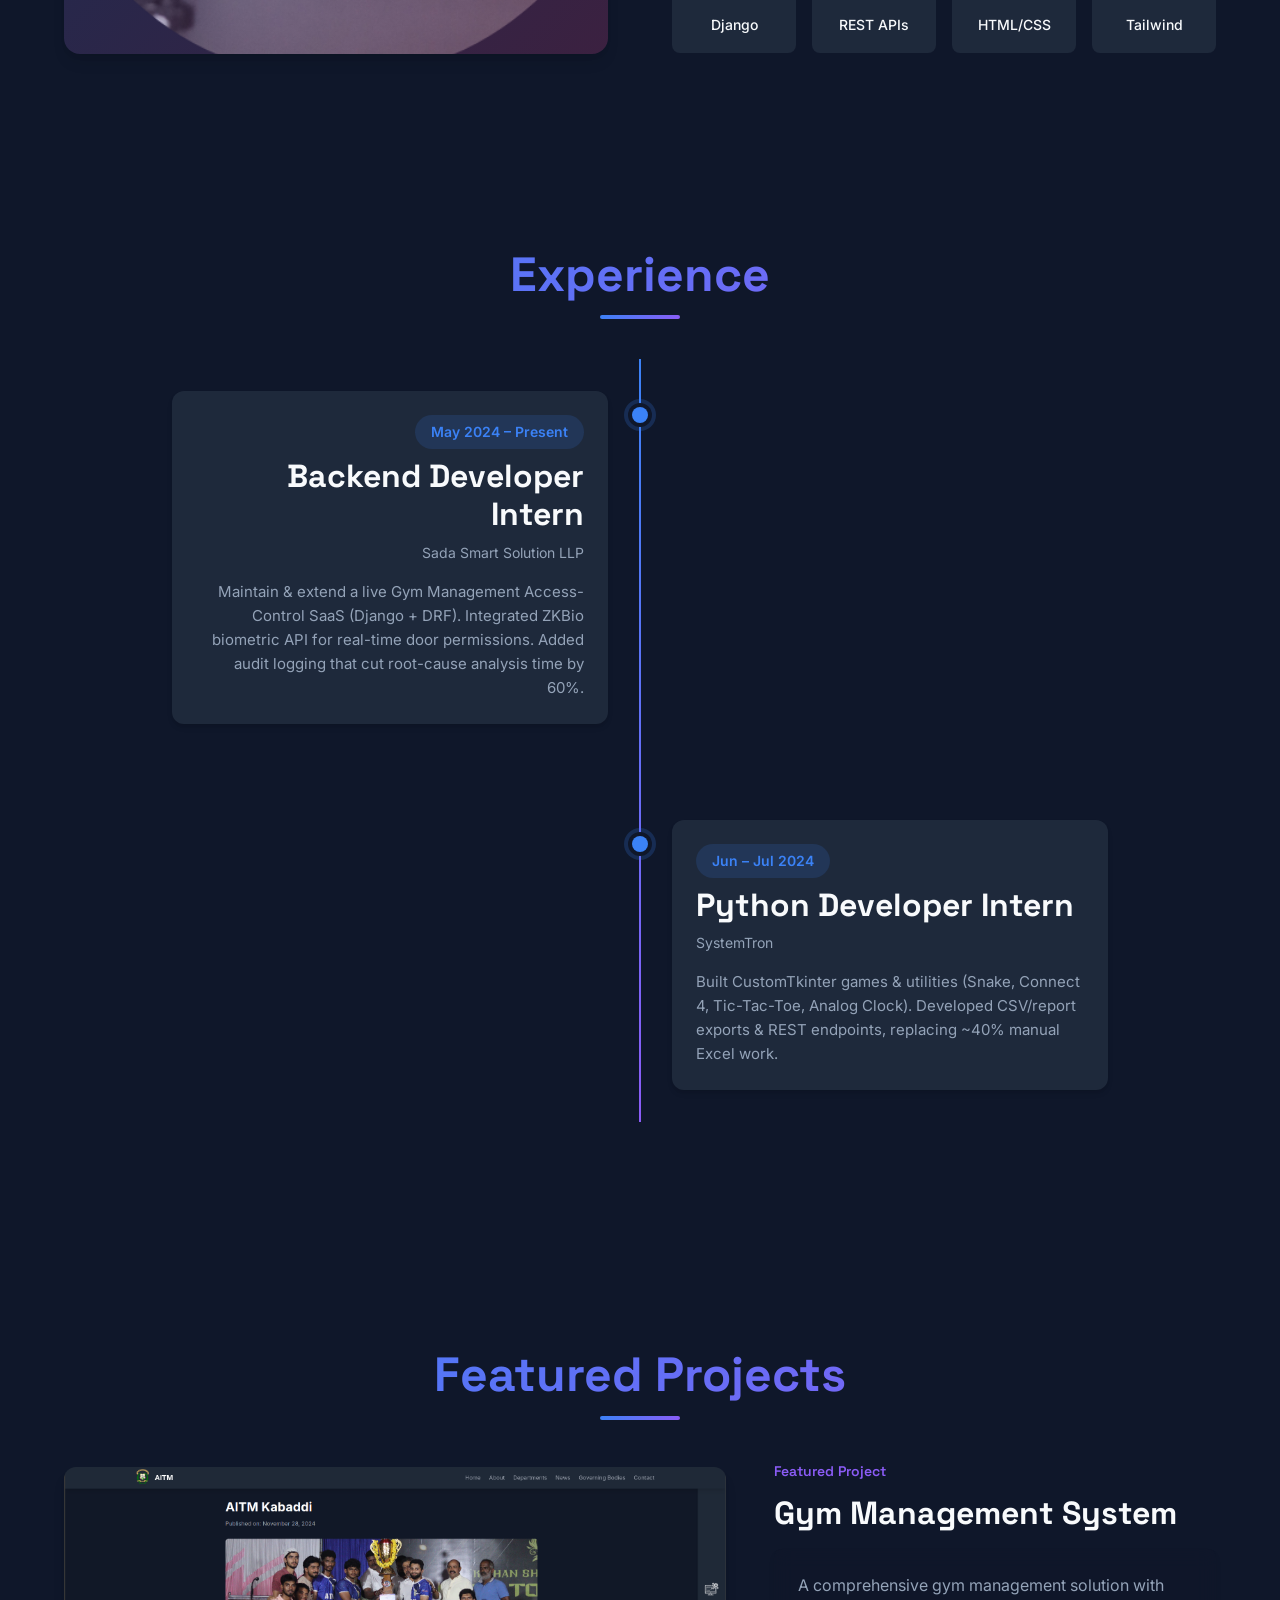
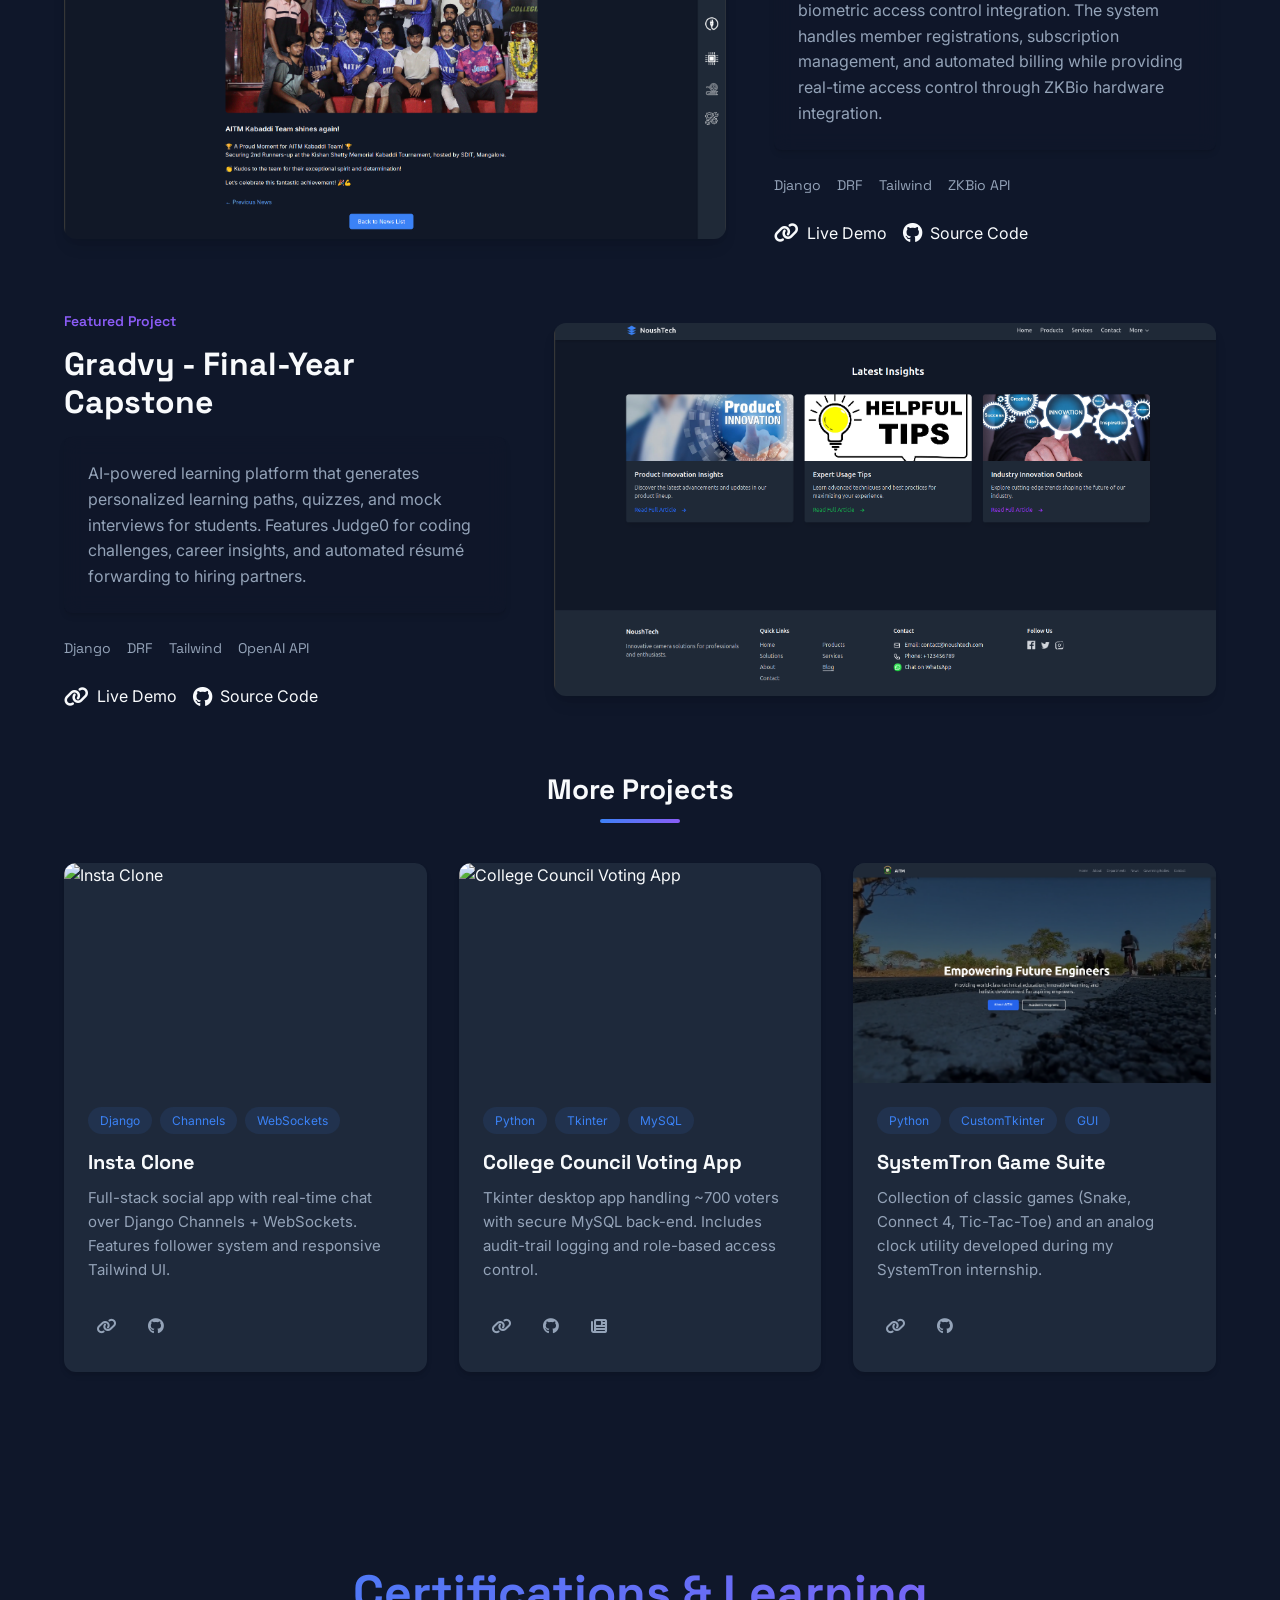
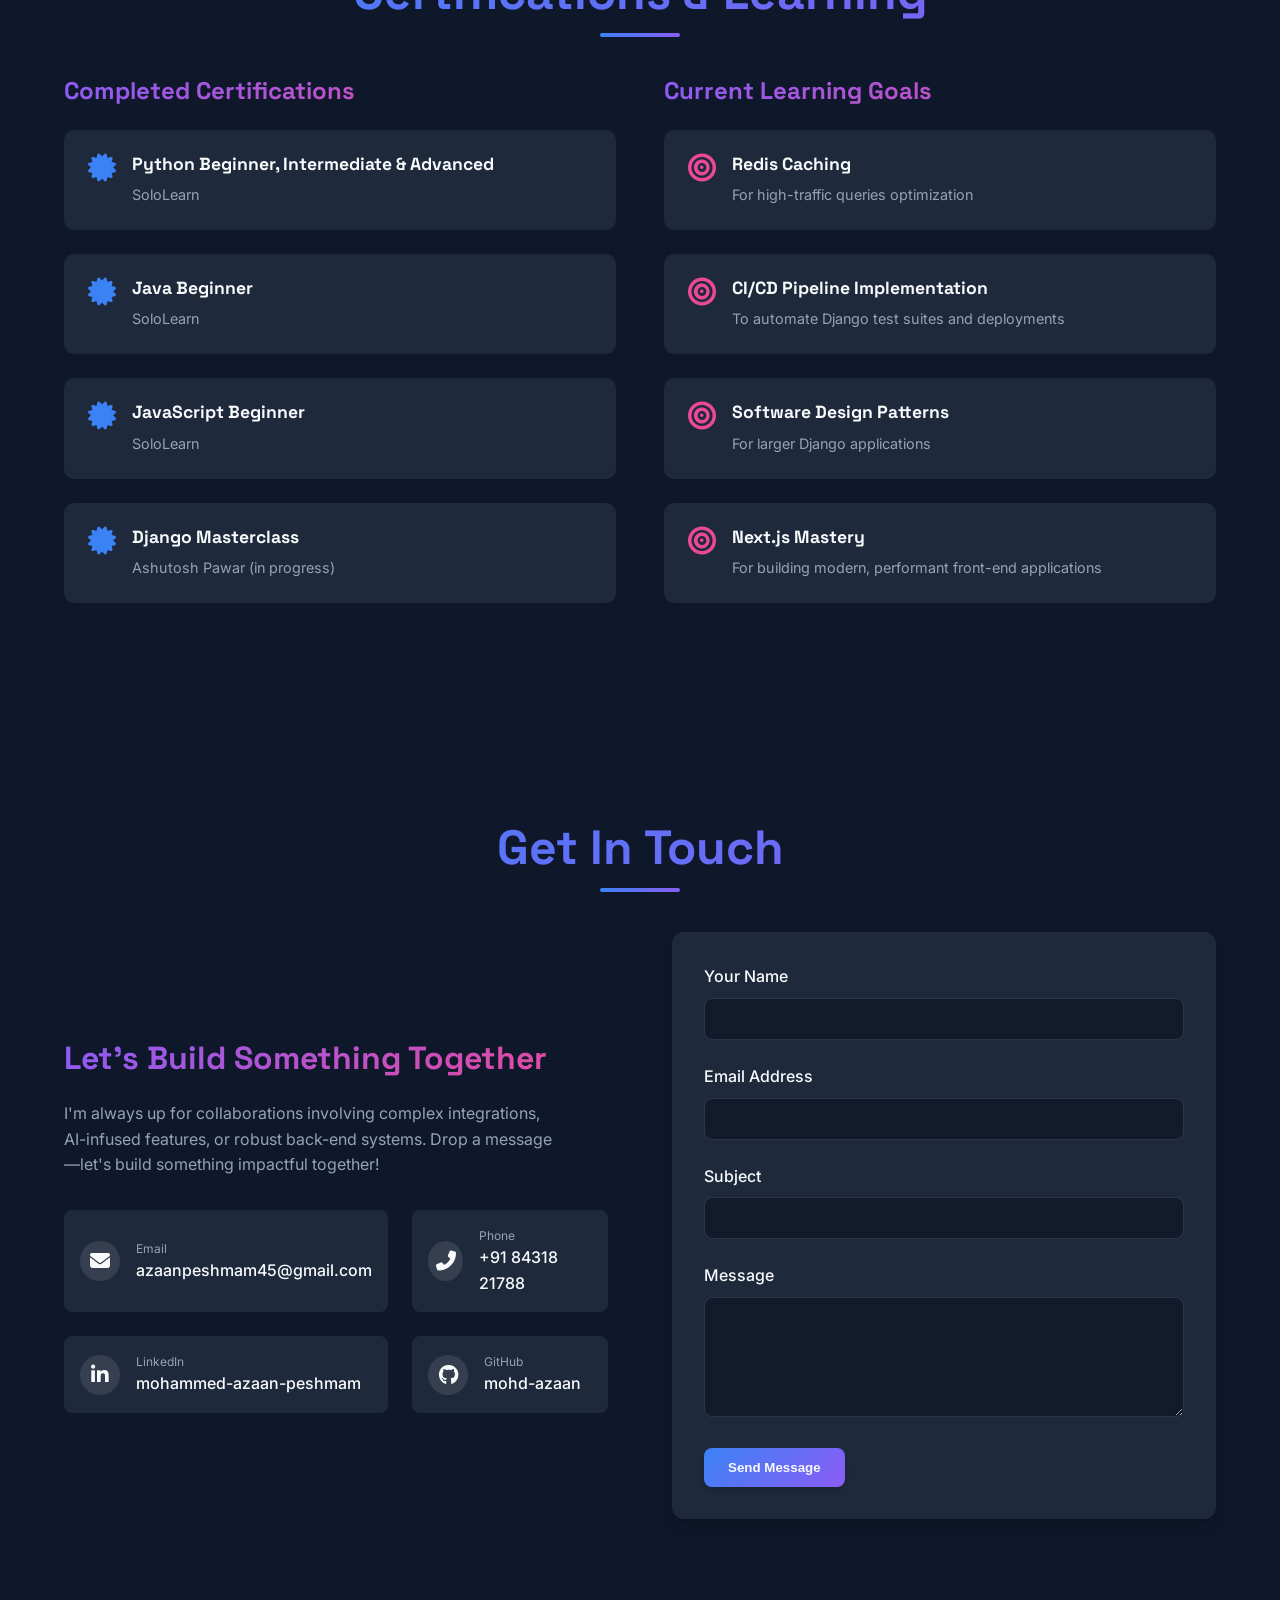
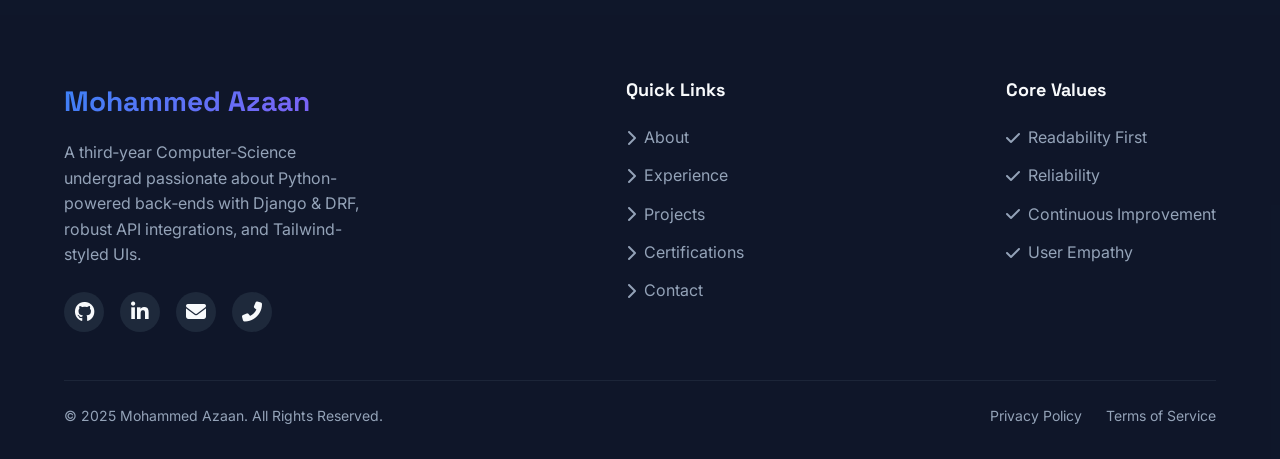
==== commit 360de9a6: "Update index.html" ====
--- a/index.html
+++ b/index.html
@@ -1417,7 +1417,7 @@
             <h2 class="section-title gradient-text fade-in">About Me</h2>
             <div class="about-content">
                 <div class="about-image fade-in">
-                    <img src="images/setup image.png" alt="Mohammed Azaan" />
+                    <img src="images/my image/setup image.png" alt="Mohammed Azaan" />
                 </div>
                 <div class="about-text fade-in delay-1">
                     <p>
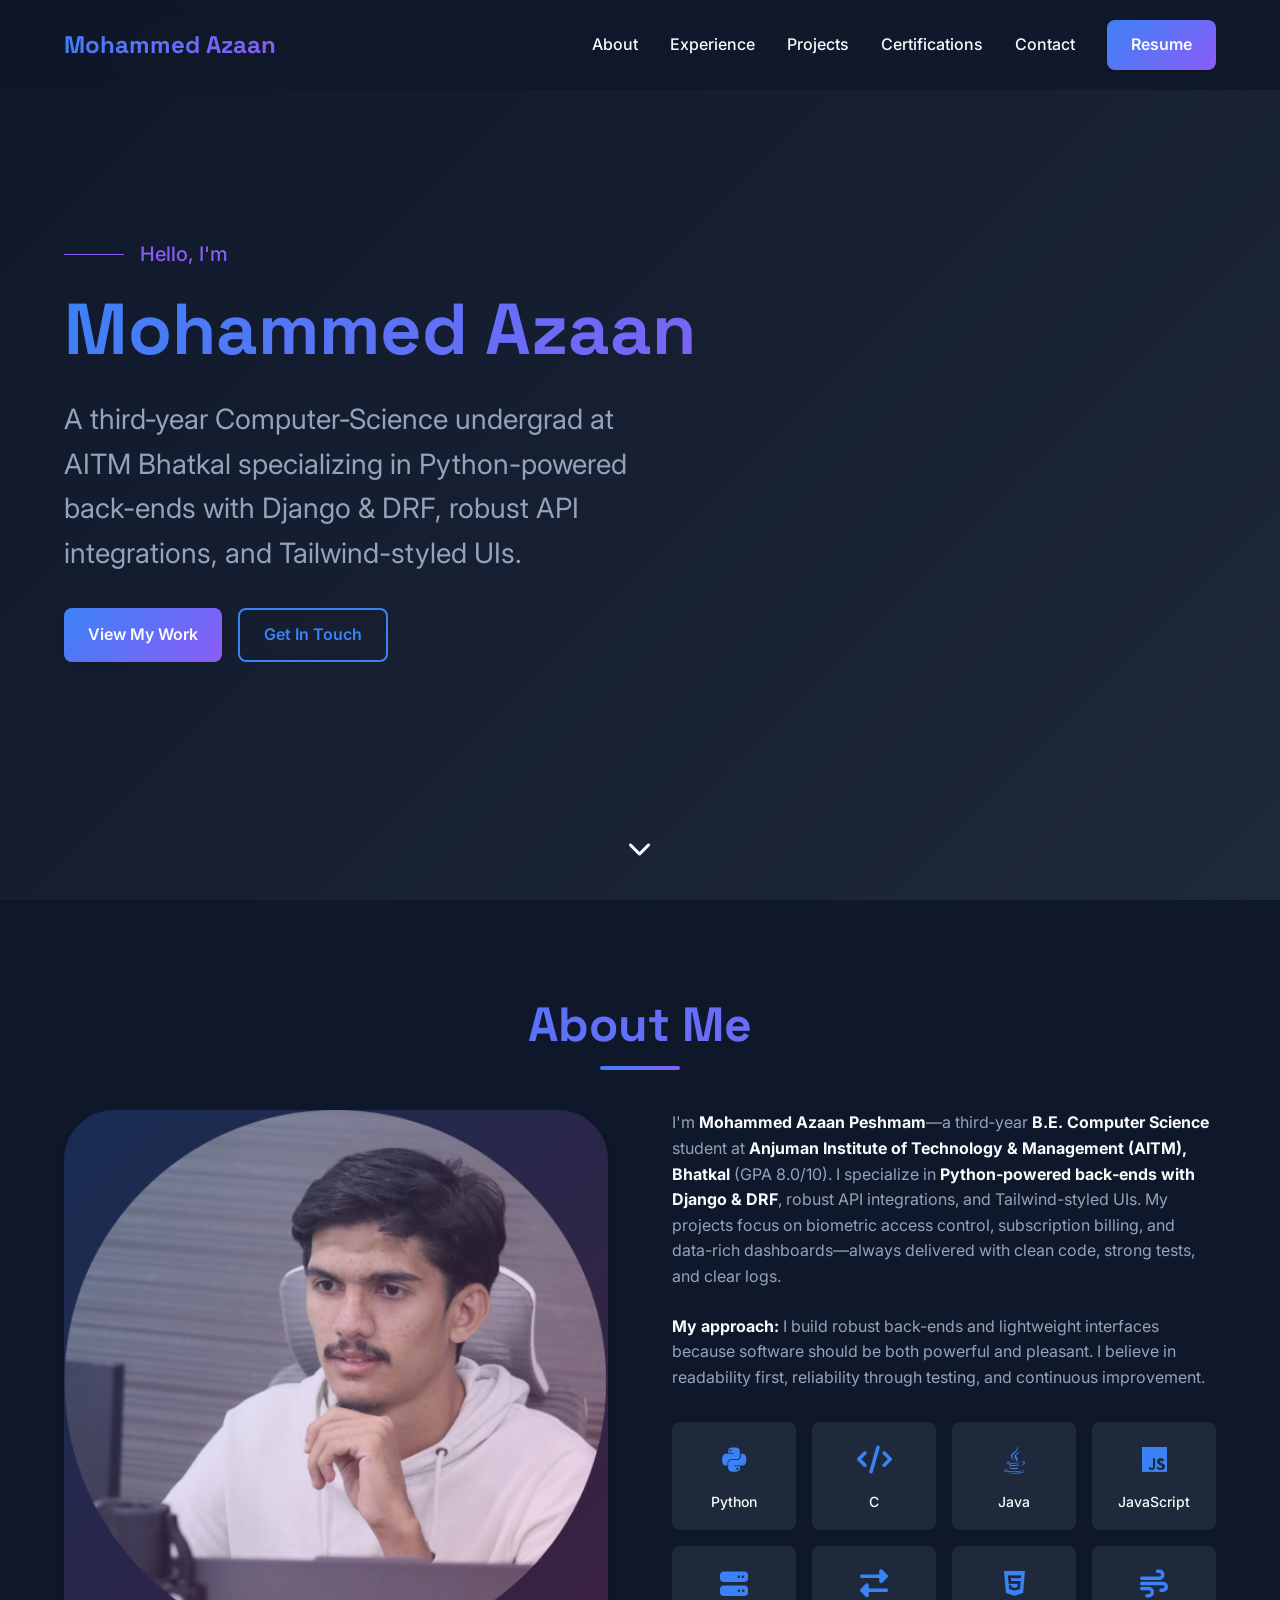
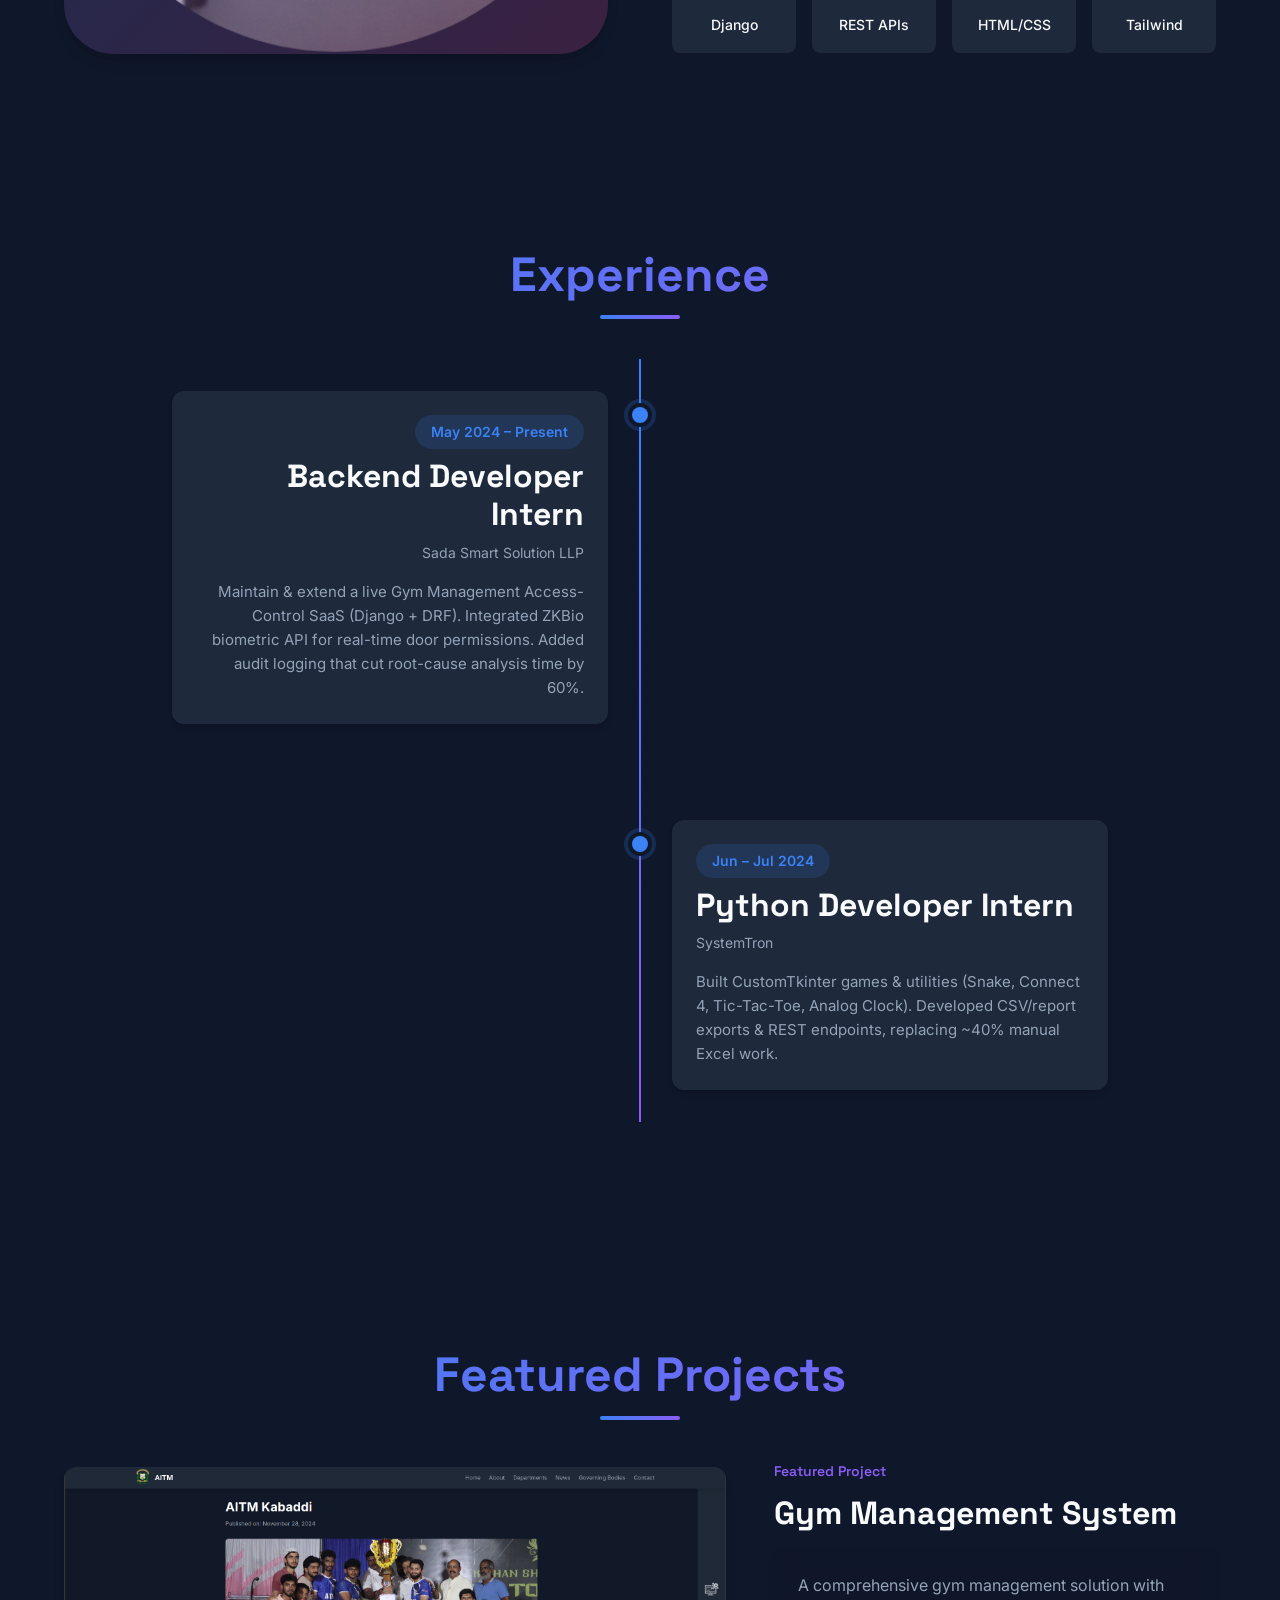
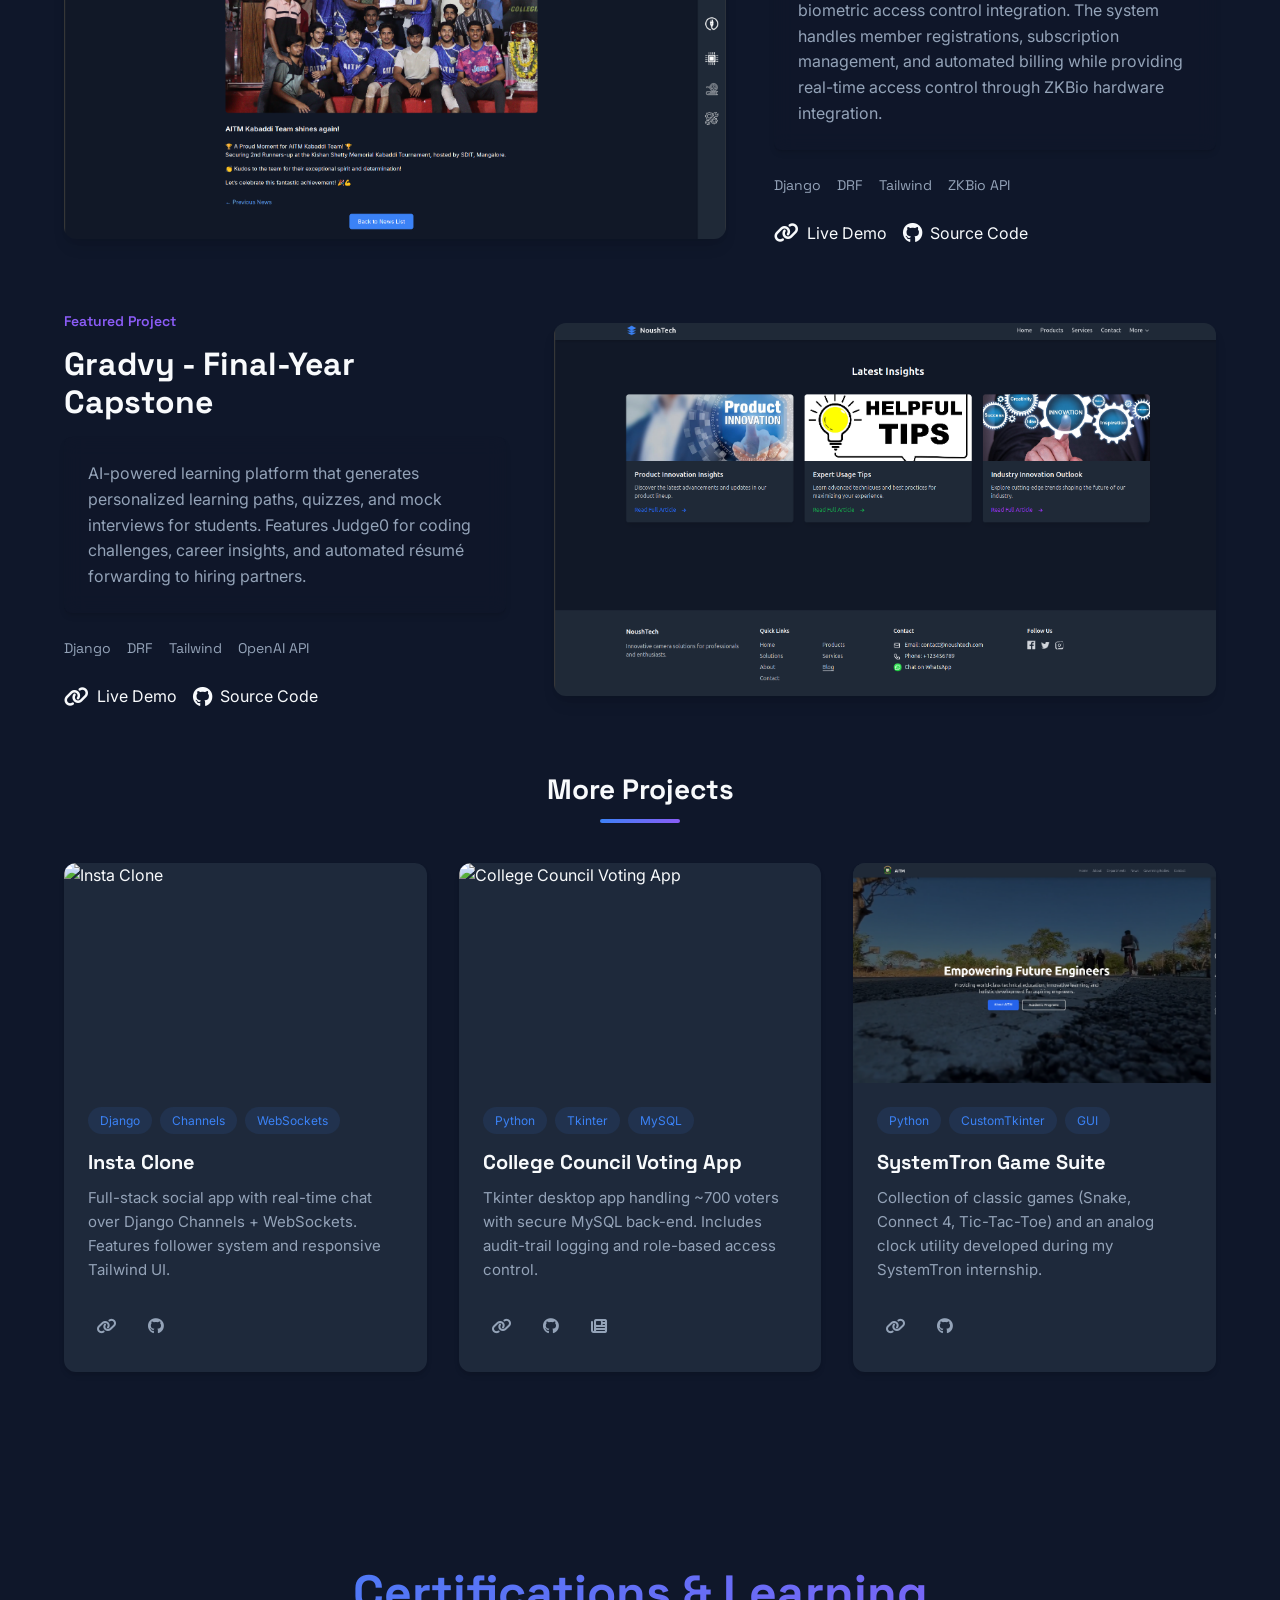
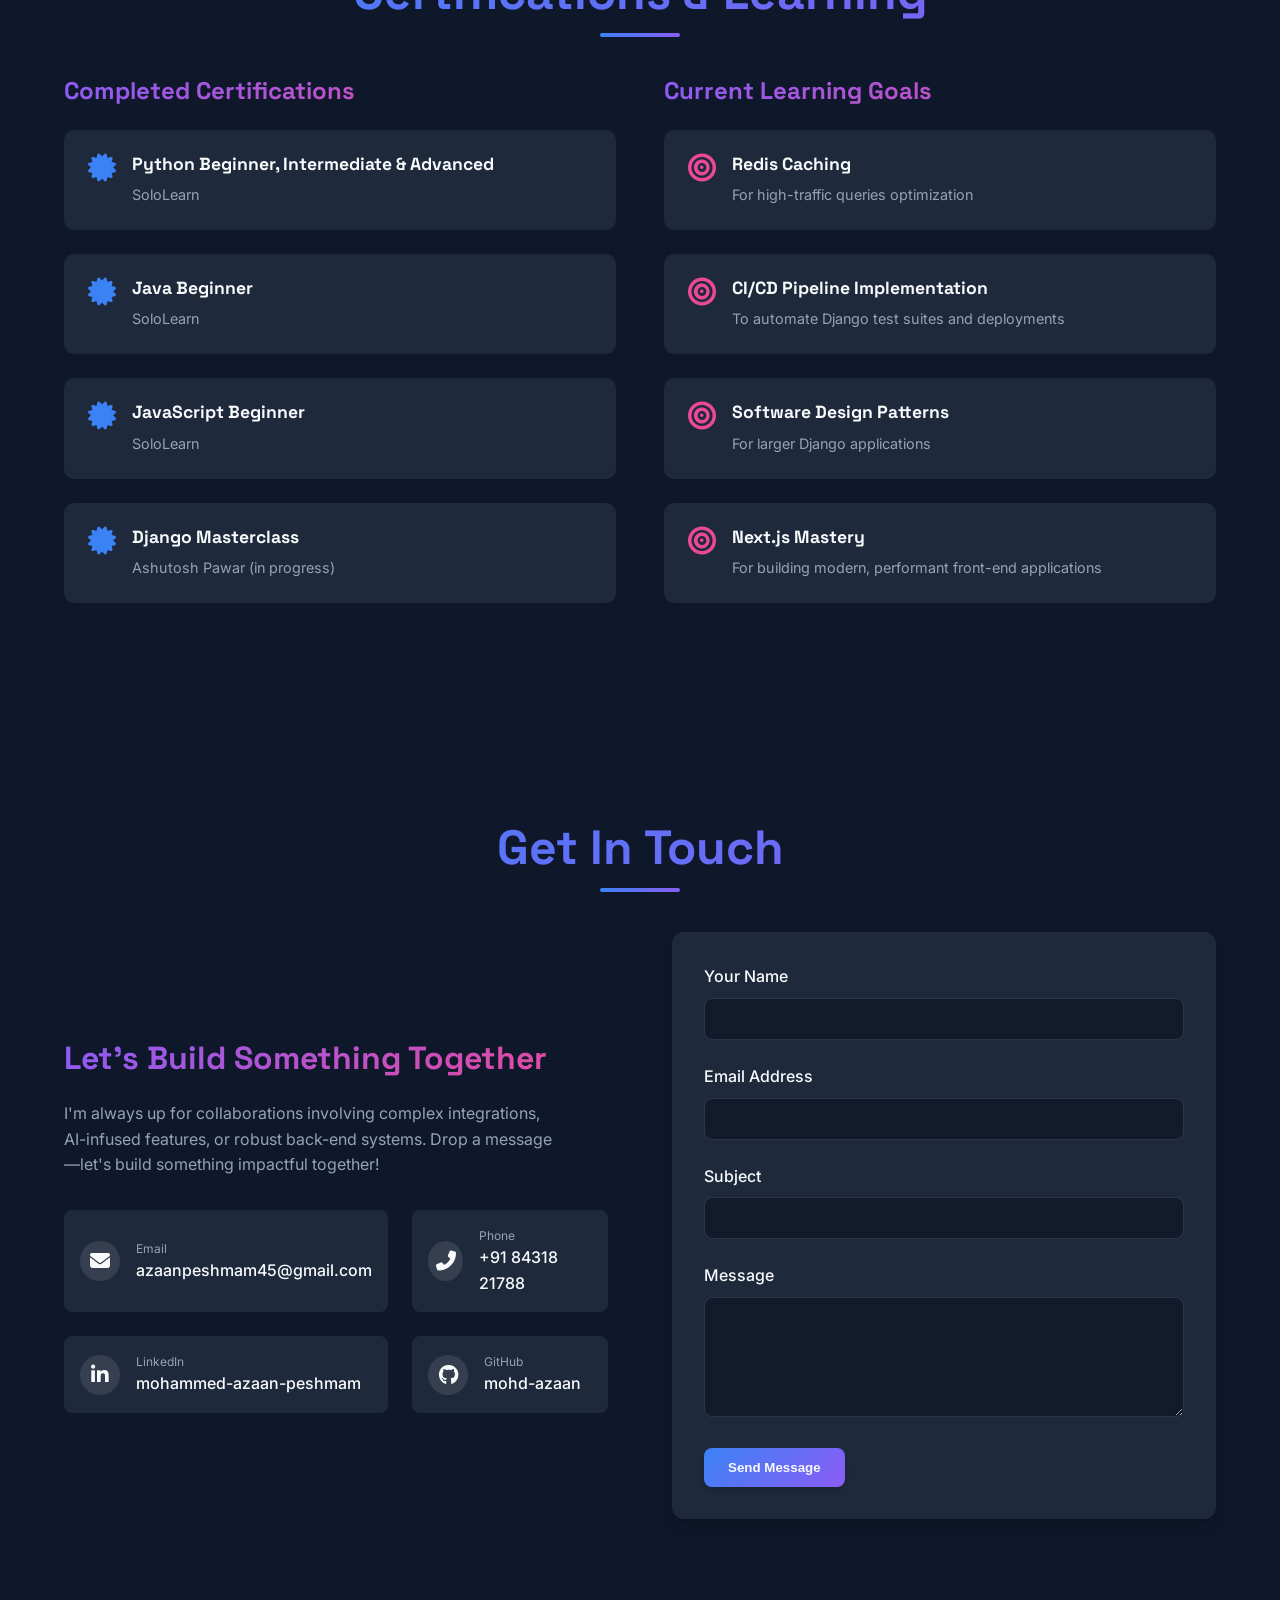
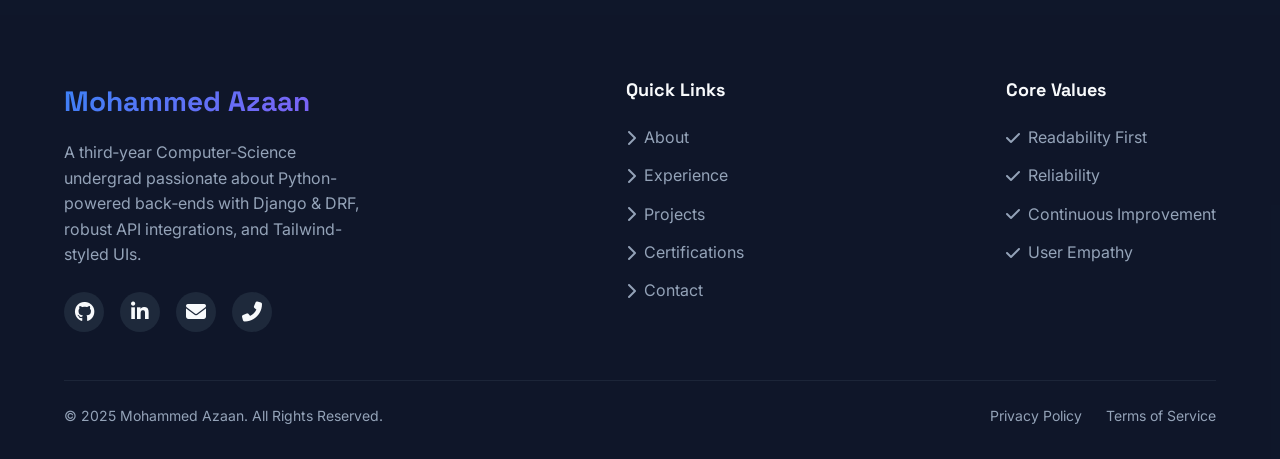
==== commit 86c8f188: "Update index.html" ====
--- a/index.html
+++ b/index.html
@@ -347,7 +347,7 @@
 
         .about-image {
             position: relative;
-            border-radius: 16px;
+            border-radius: 50px;
             overflow: hidden;
             box-shadow: var(--shadow-md);
         }
@@ -356,7 +356,7 @@
             width: 100%;
             height: auto;
             display: block;
-            transform: scale(1.1);
+            transform: scale(1);
             transition: transform 0.5s ease;
         }
 
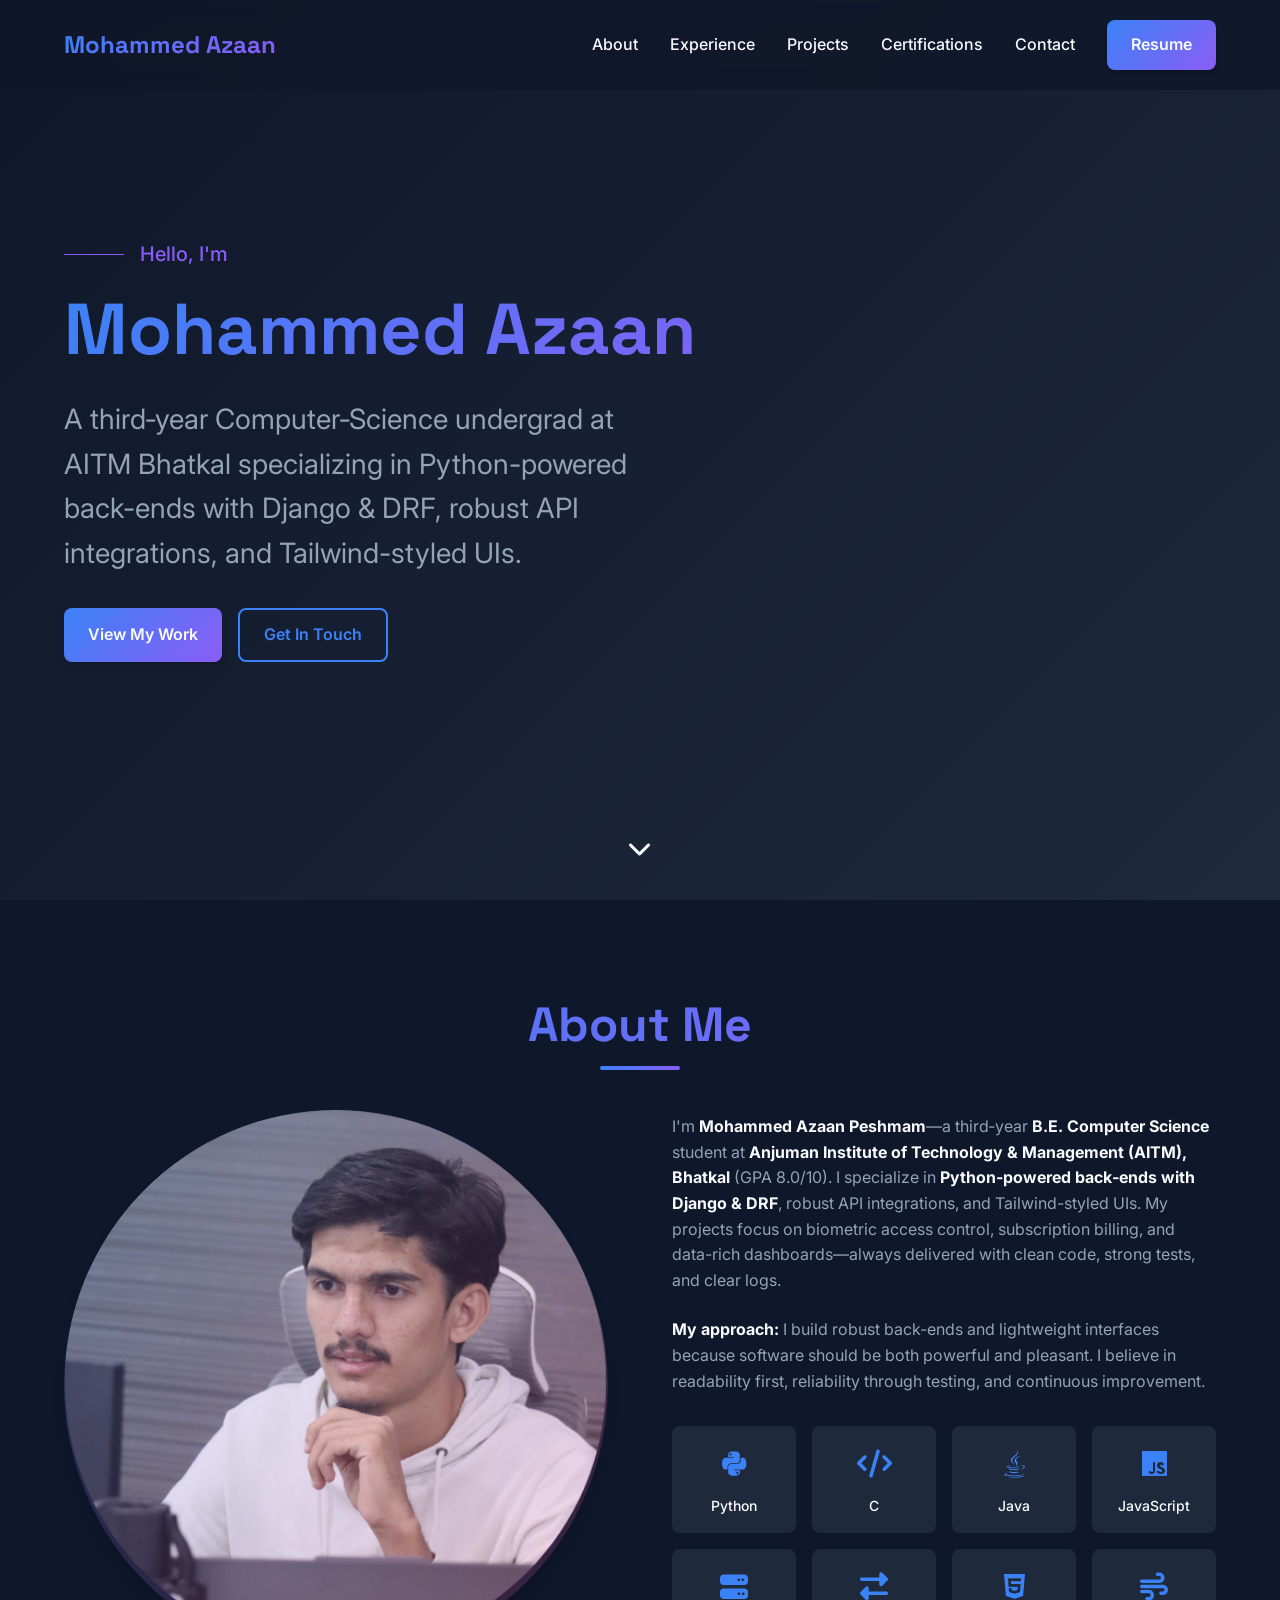
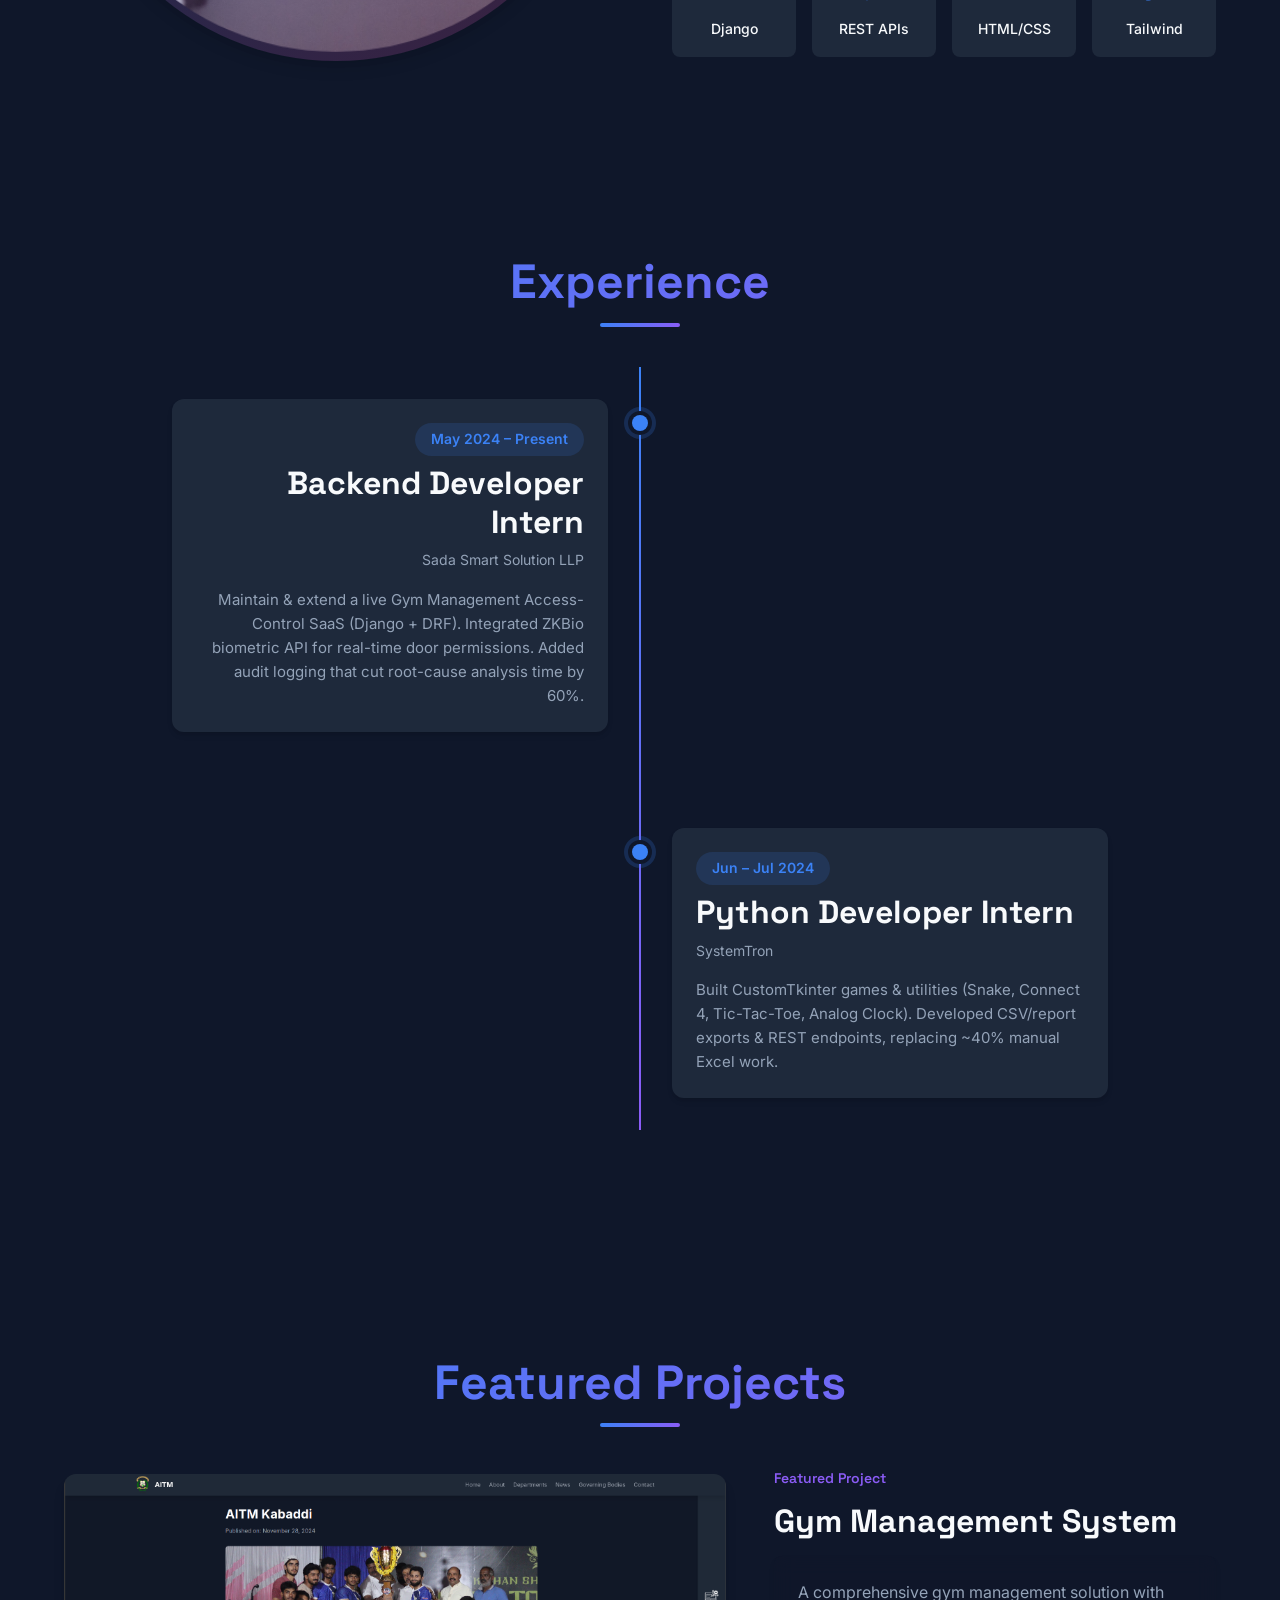
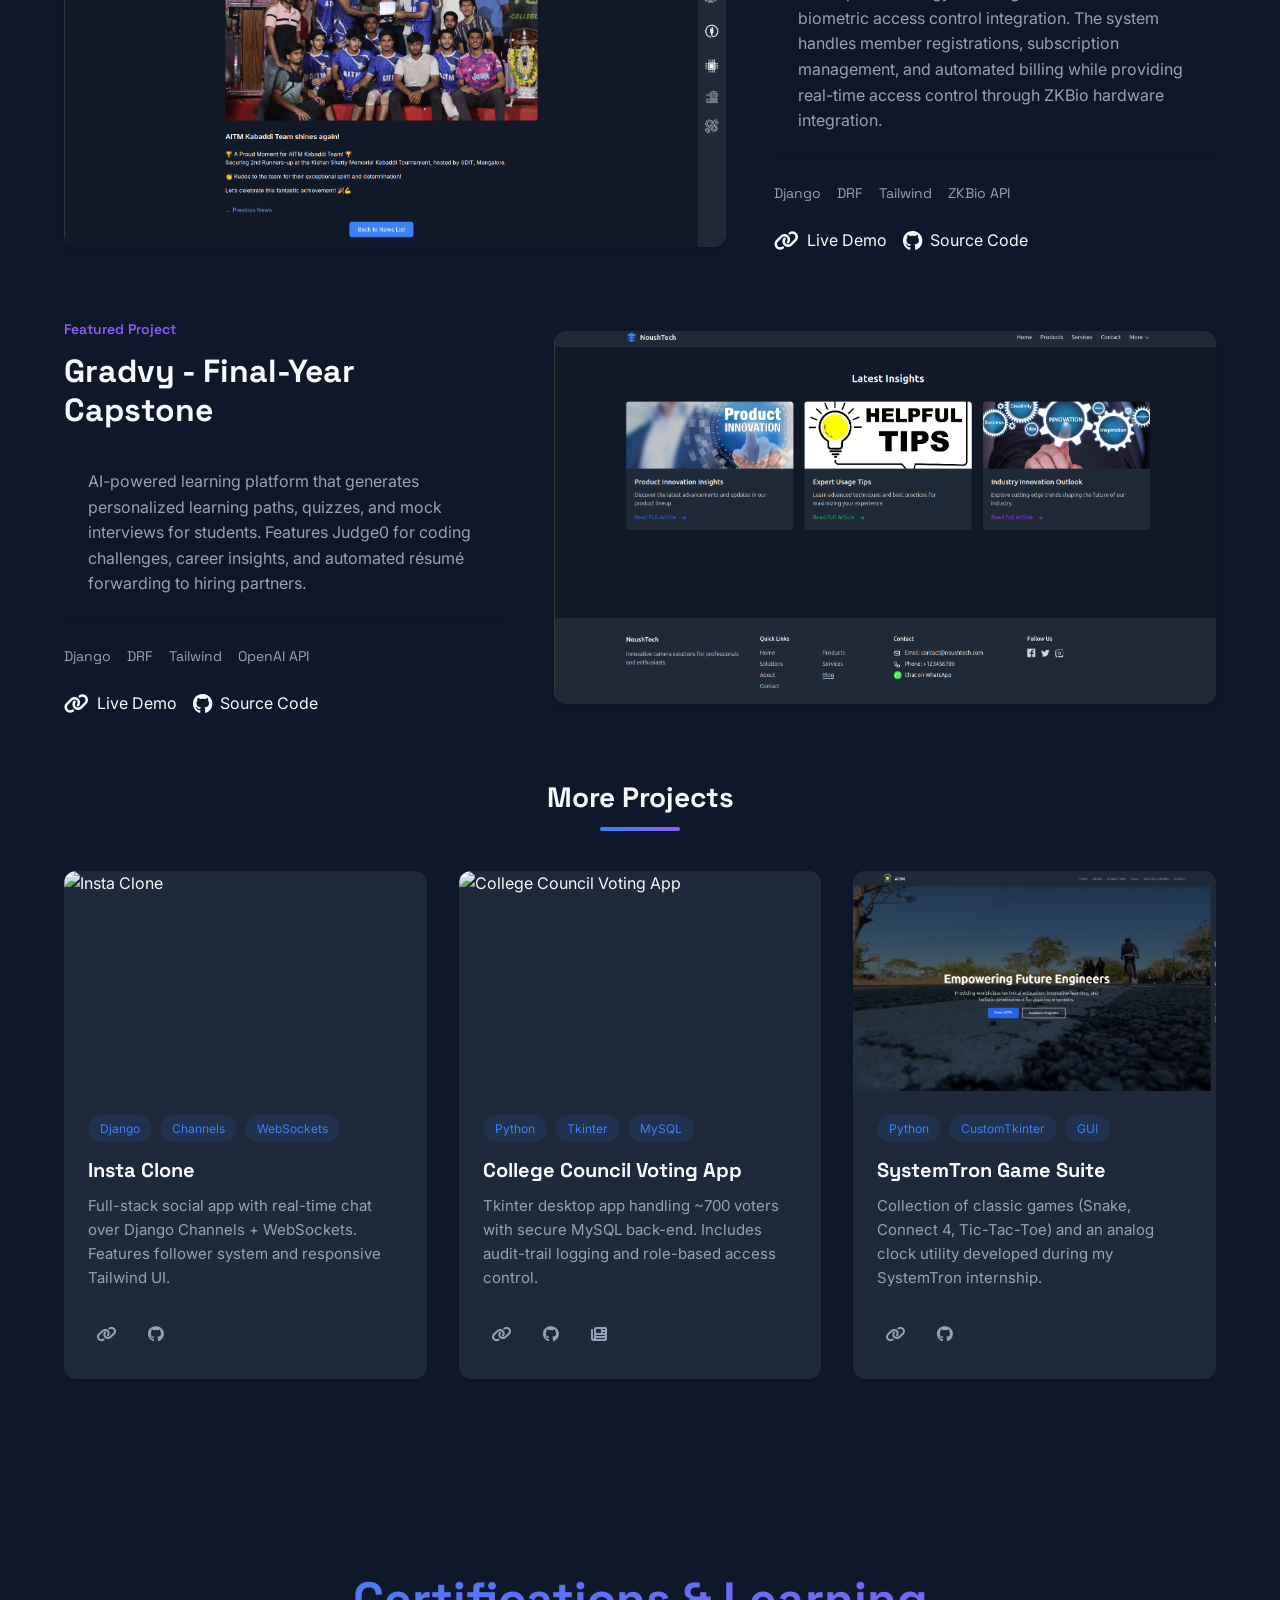
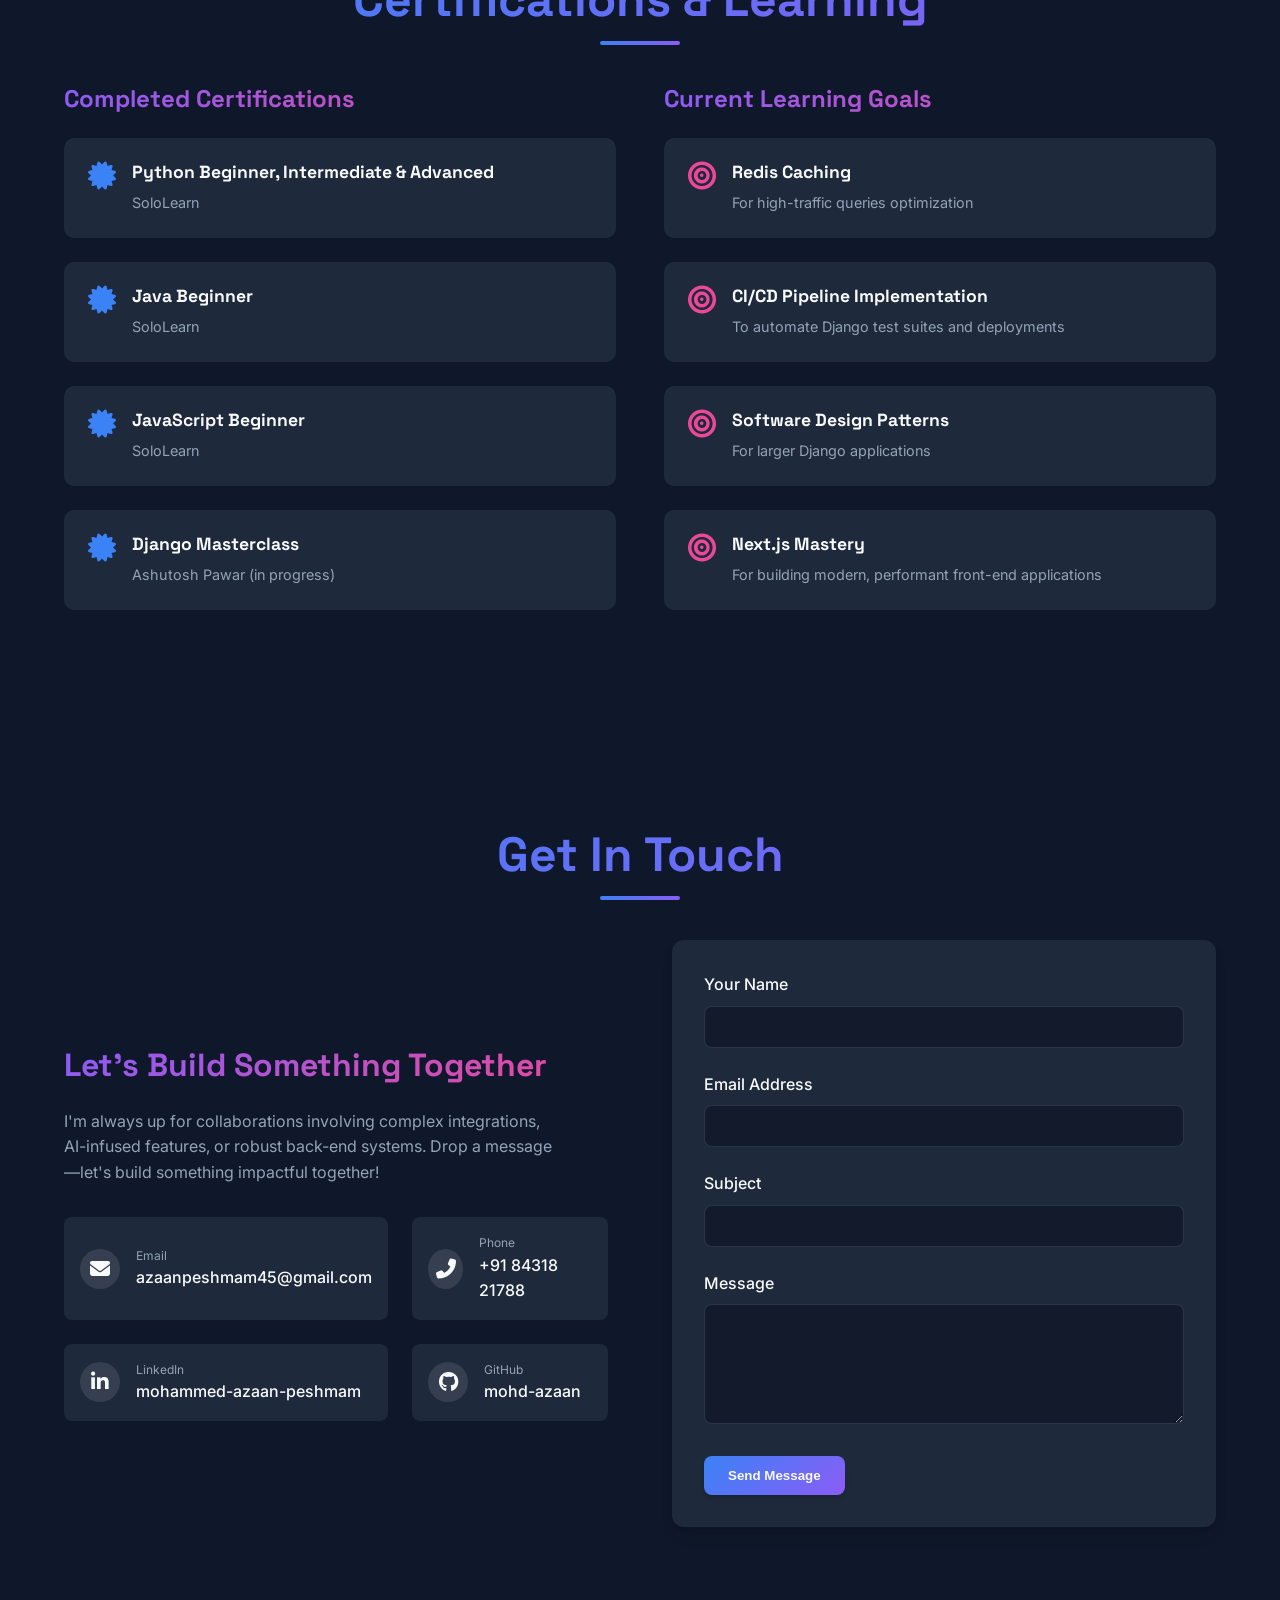
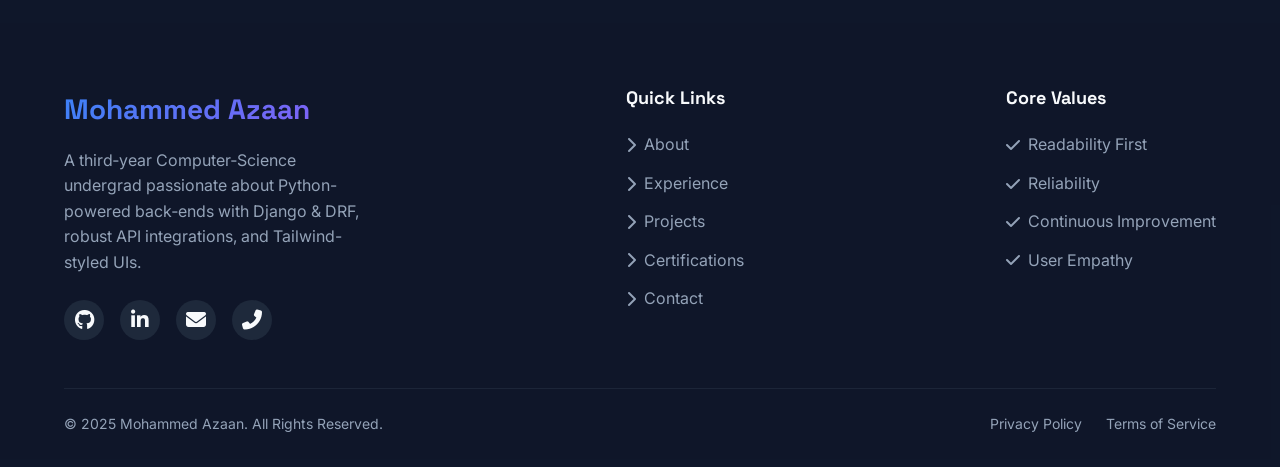
==== commit a86b8d70: "Update index.html" ====
--- a/index.html
+++ b/index.html
@@ -345,20 +345,23 @@
             align-items: center;
         }
 
+        /* About Section */
         .about-image {
             position: relative;
-            border-radius: 50px;
-            overflow: hidden;
+            /* NEW – make the frame a perfect circle */
+            border-radius: 50%;
+            overflow: hidden;     /* keeps the image within the circle */
             box-shadow: var(--shadow-md);
         }
 
+        /* keep the image itself exactly as-is */
         .about-image img {
             width: 100%;
-            height: auto;
-            display: block;
-            transform: scale(1);
+            height: 100%;
+            object-fit: cover;     /* ensures no distortion */
             transition: transform 0.5s ease;
         }
+
 
         .about-image:hover img {
             transform: scale(1);
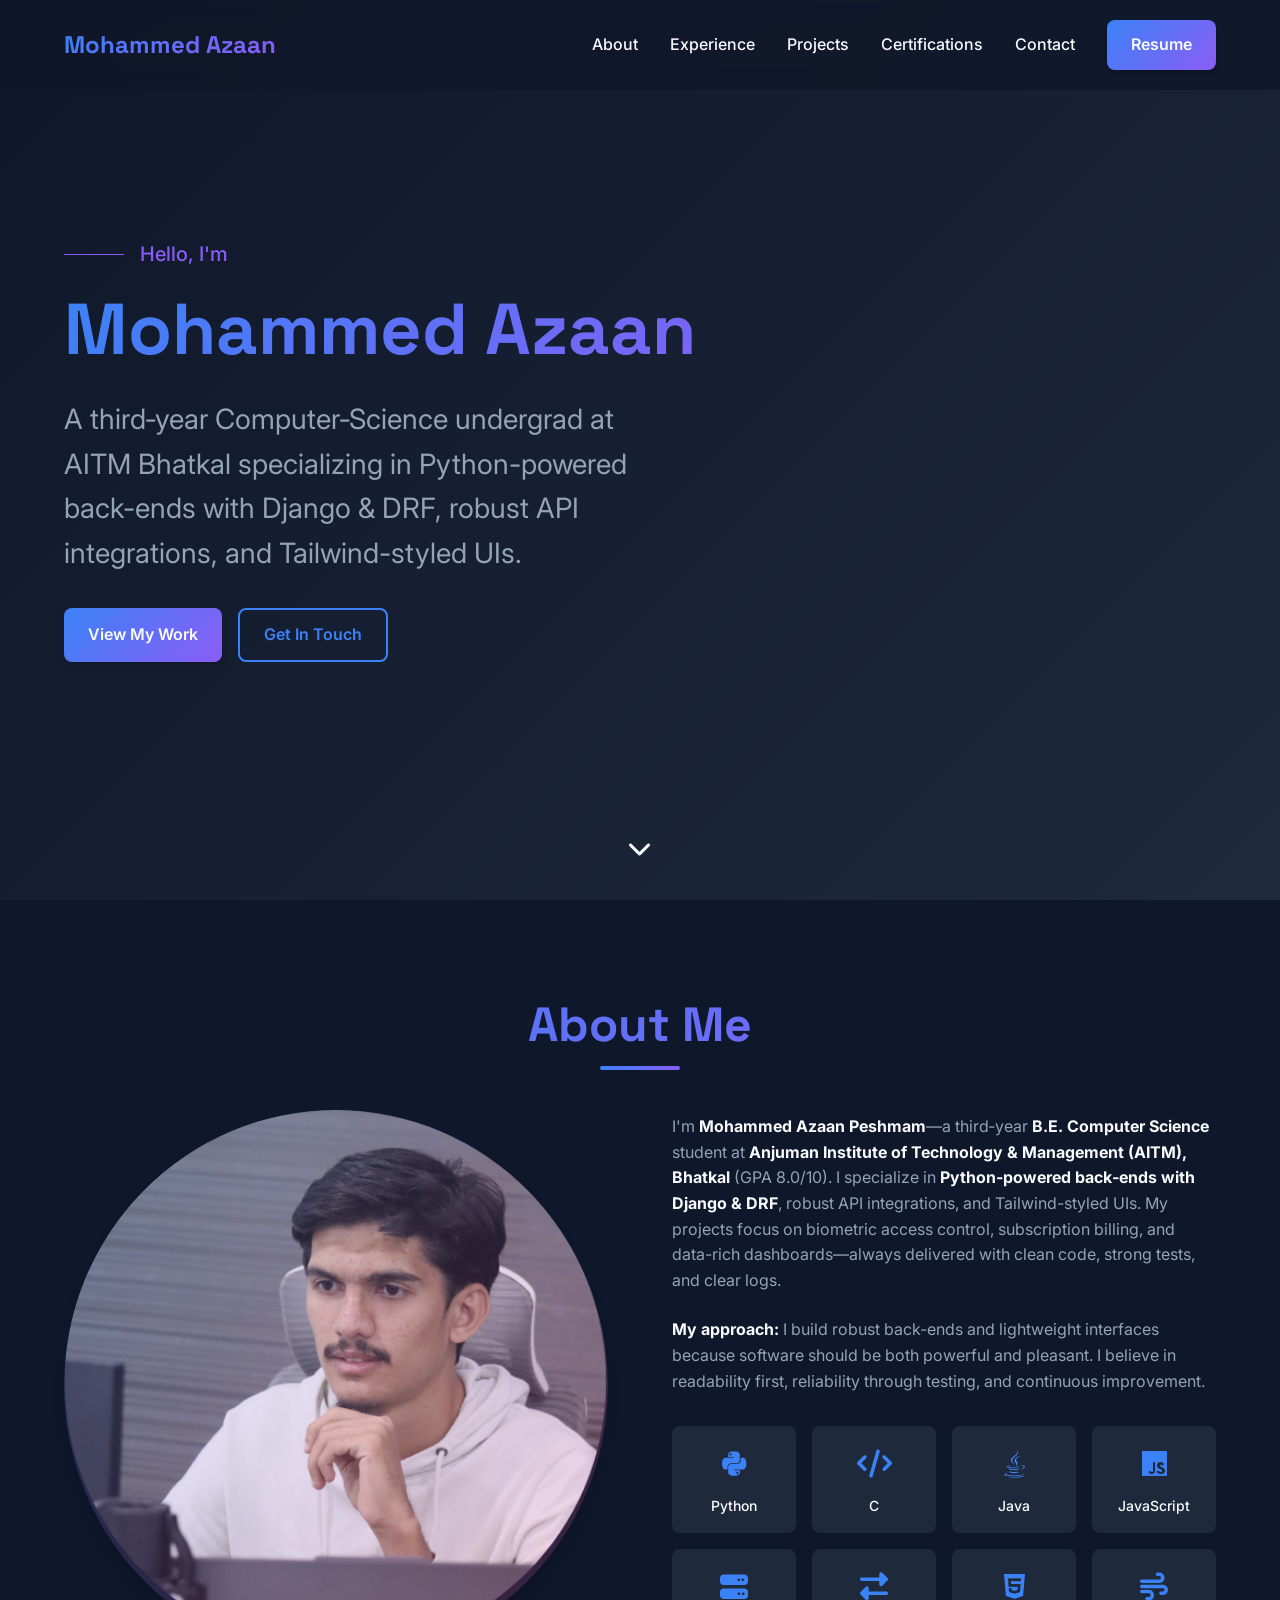
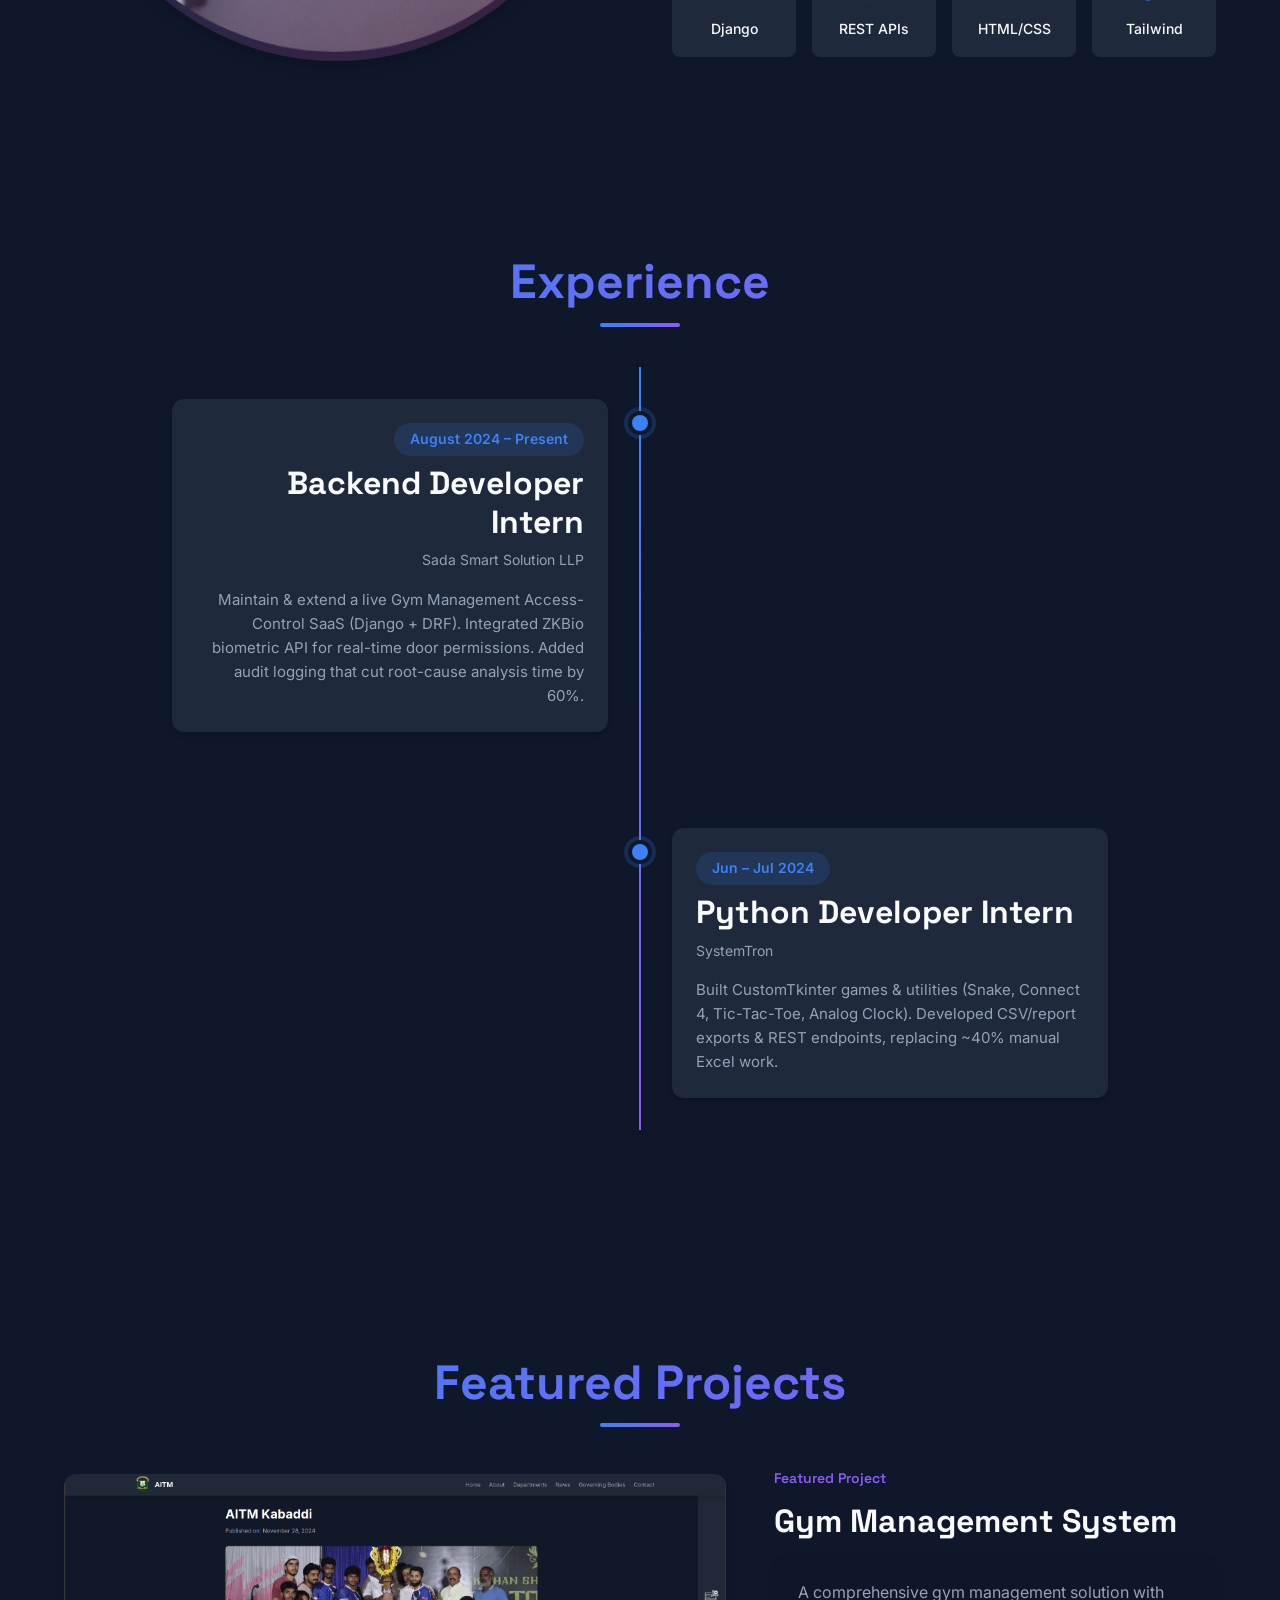
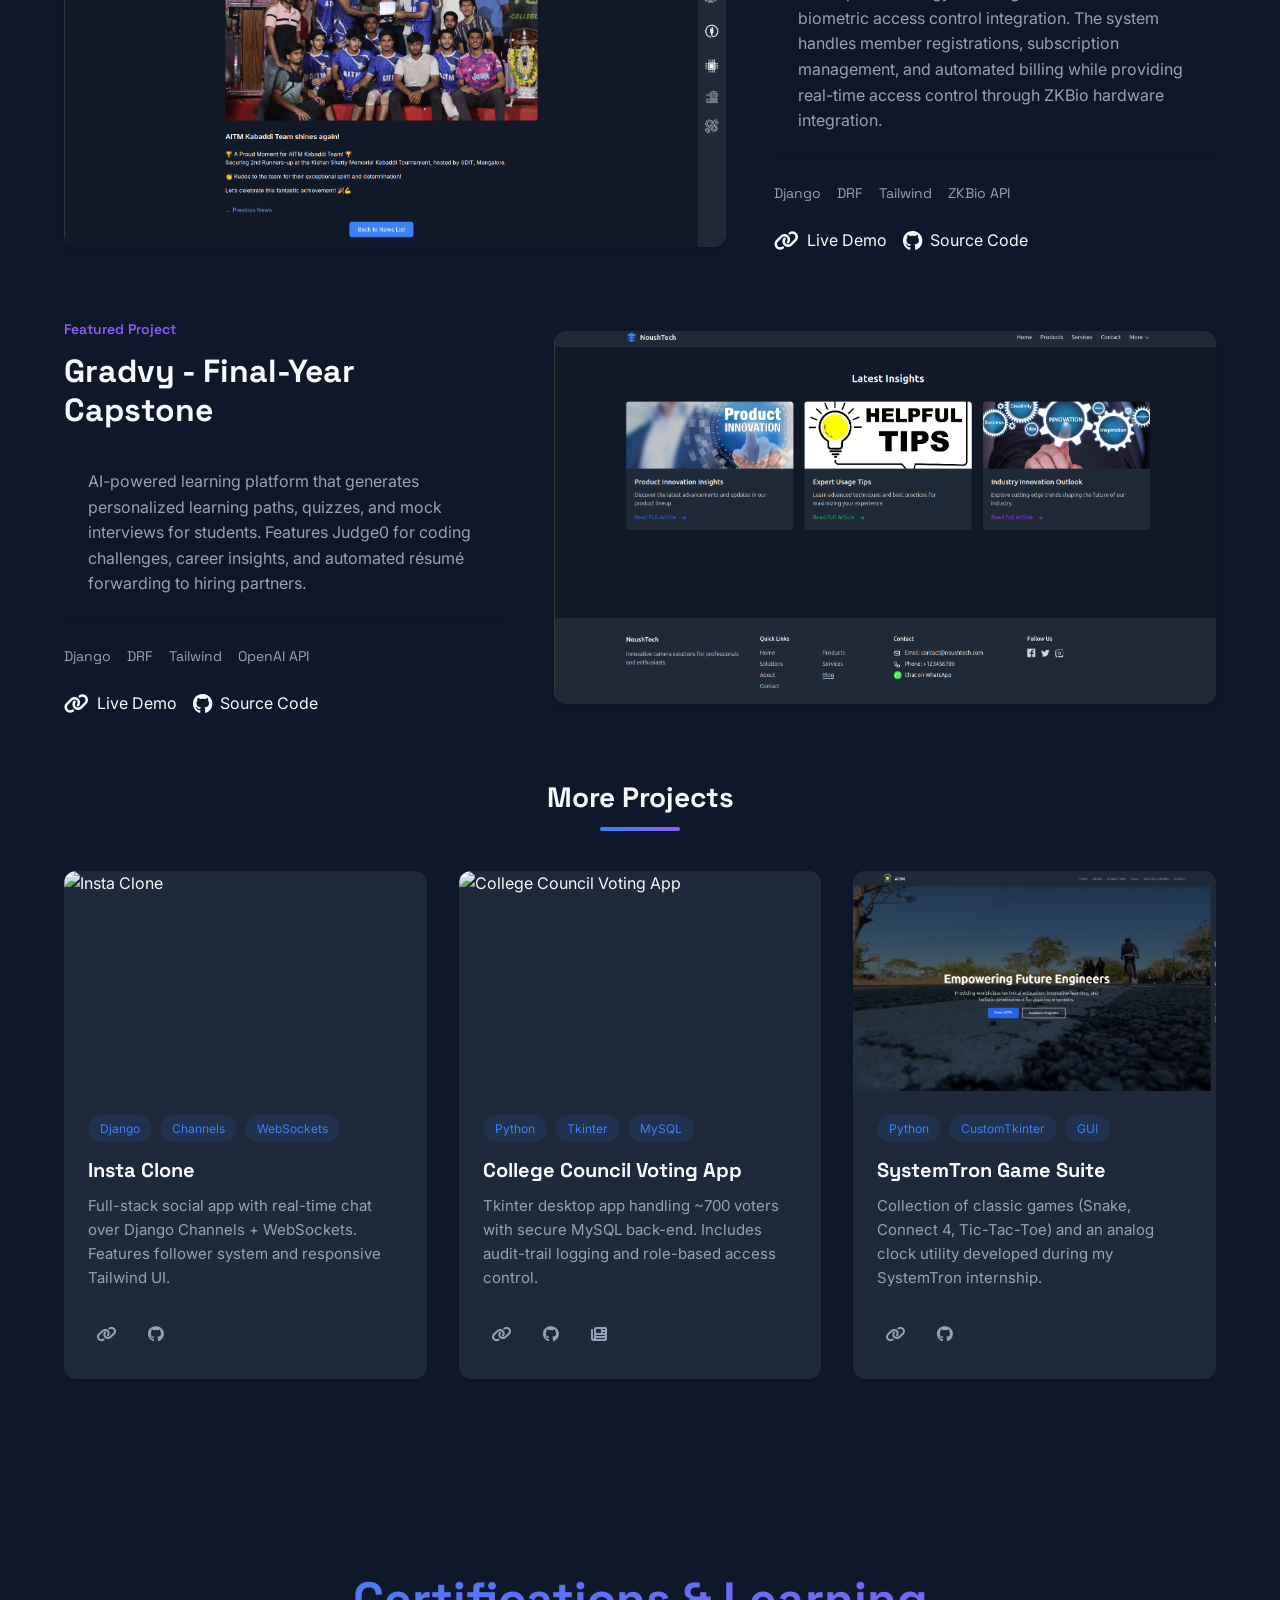
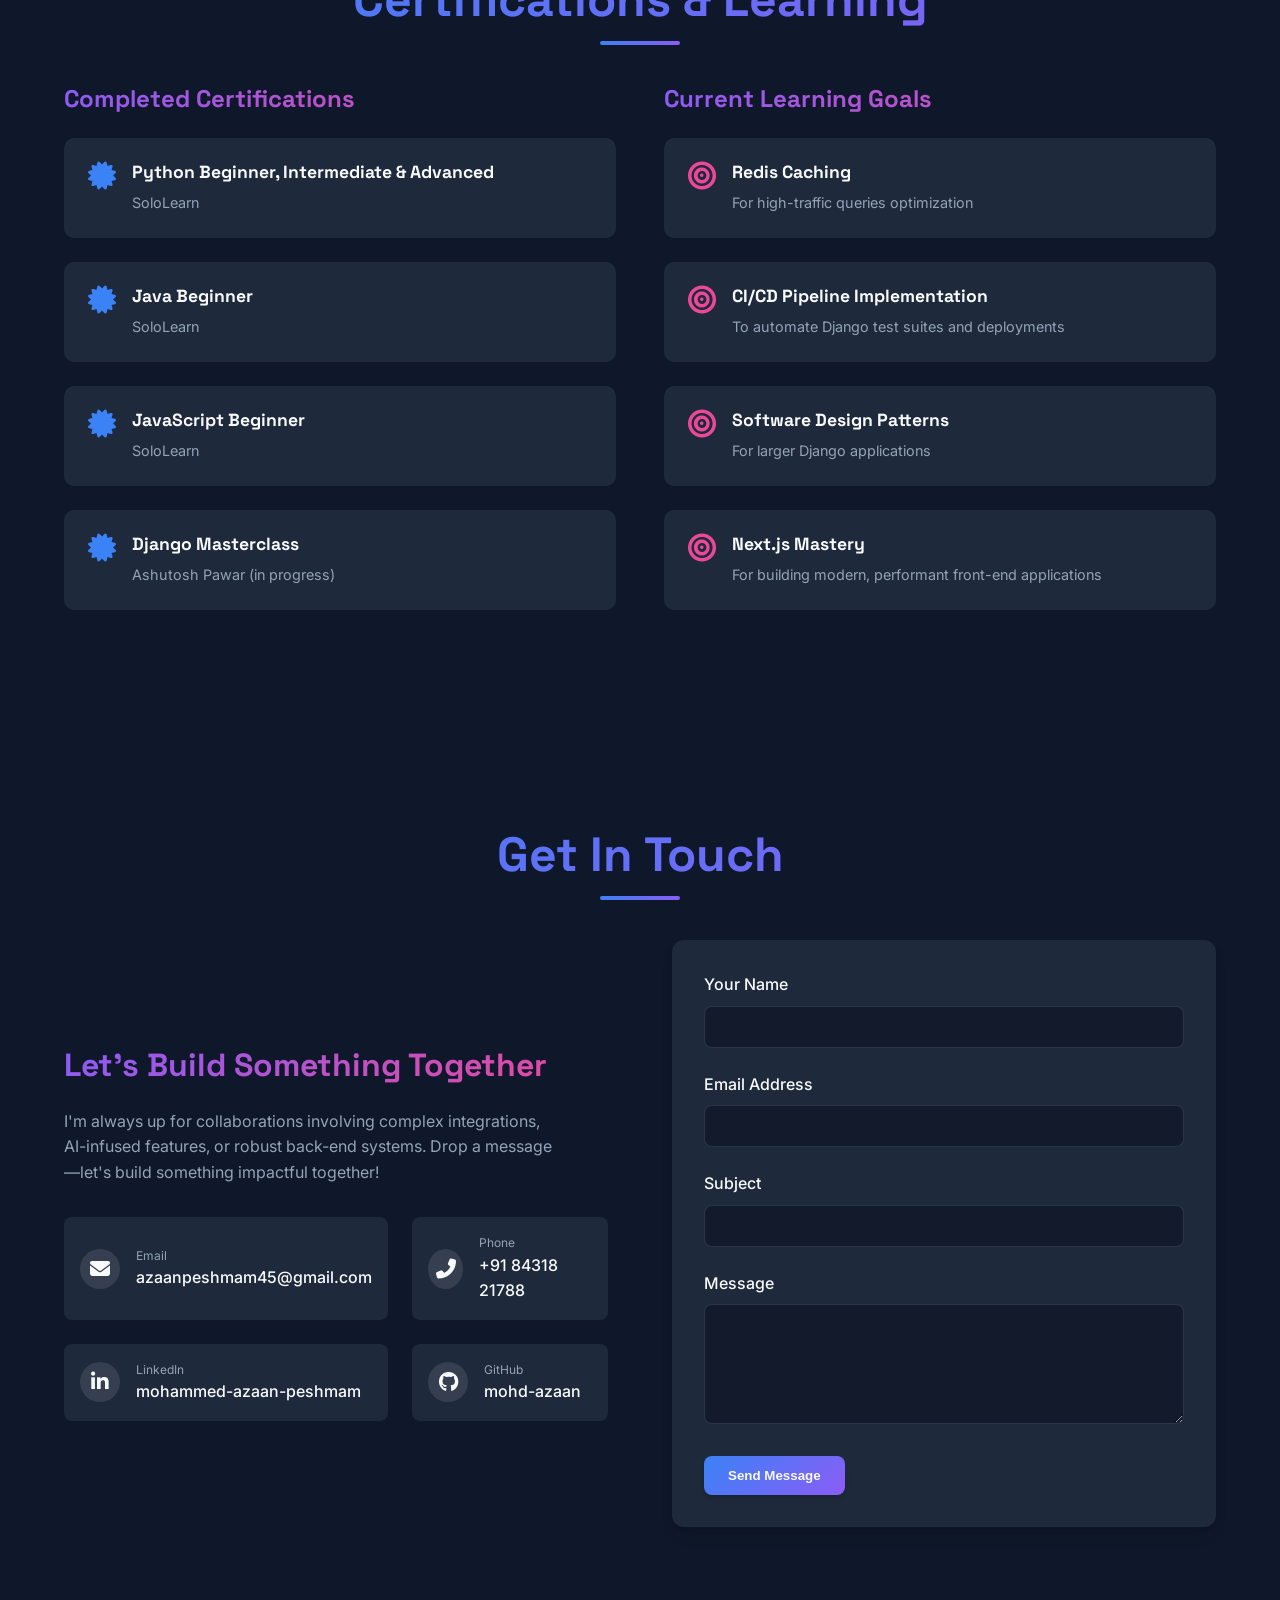
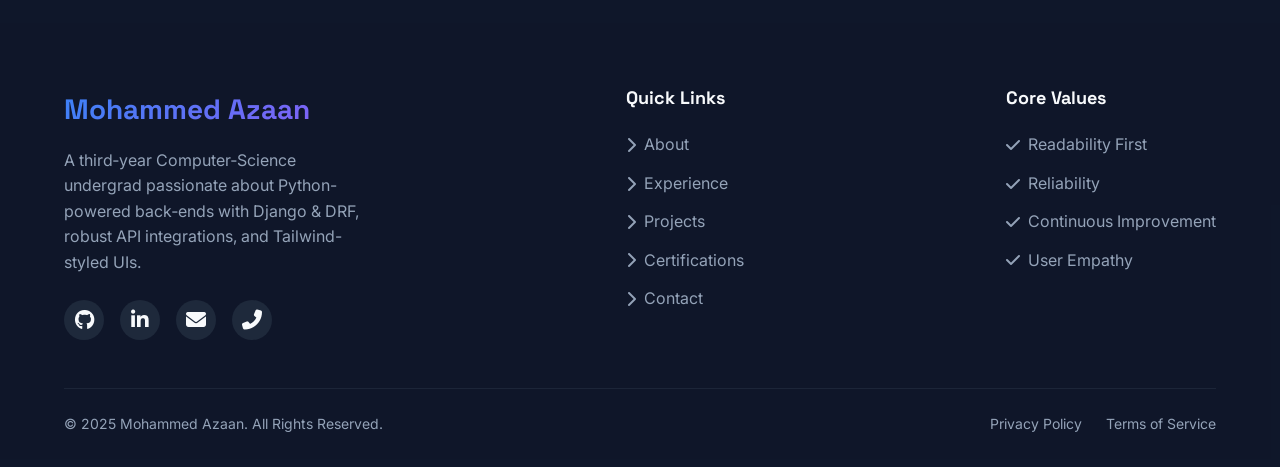
==== commit 7e3fcebd: "Update index.html" ====
--- a/index.html
+++ b/index.html
@@ -1475,7 +1475,7 @@
             <div class="timeline">
                 <div class="timeline-item">
                     <div class="timeline-content">
-                        <div class="timeline-date">May 2024 – Present</div>
+                        <div class="timeline-date">August 2024 – Present</div>
                         <h3 class="timeline-title">Backend Developer Intern</h3>
                         <p class="timeline-subtitle">Sada Smart Solution LLP</p>
                         <div class="timeline-desc">
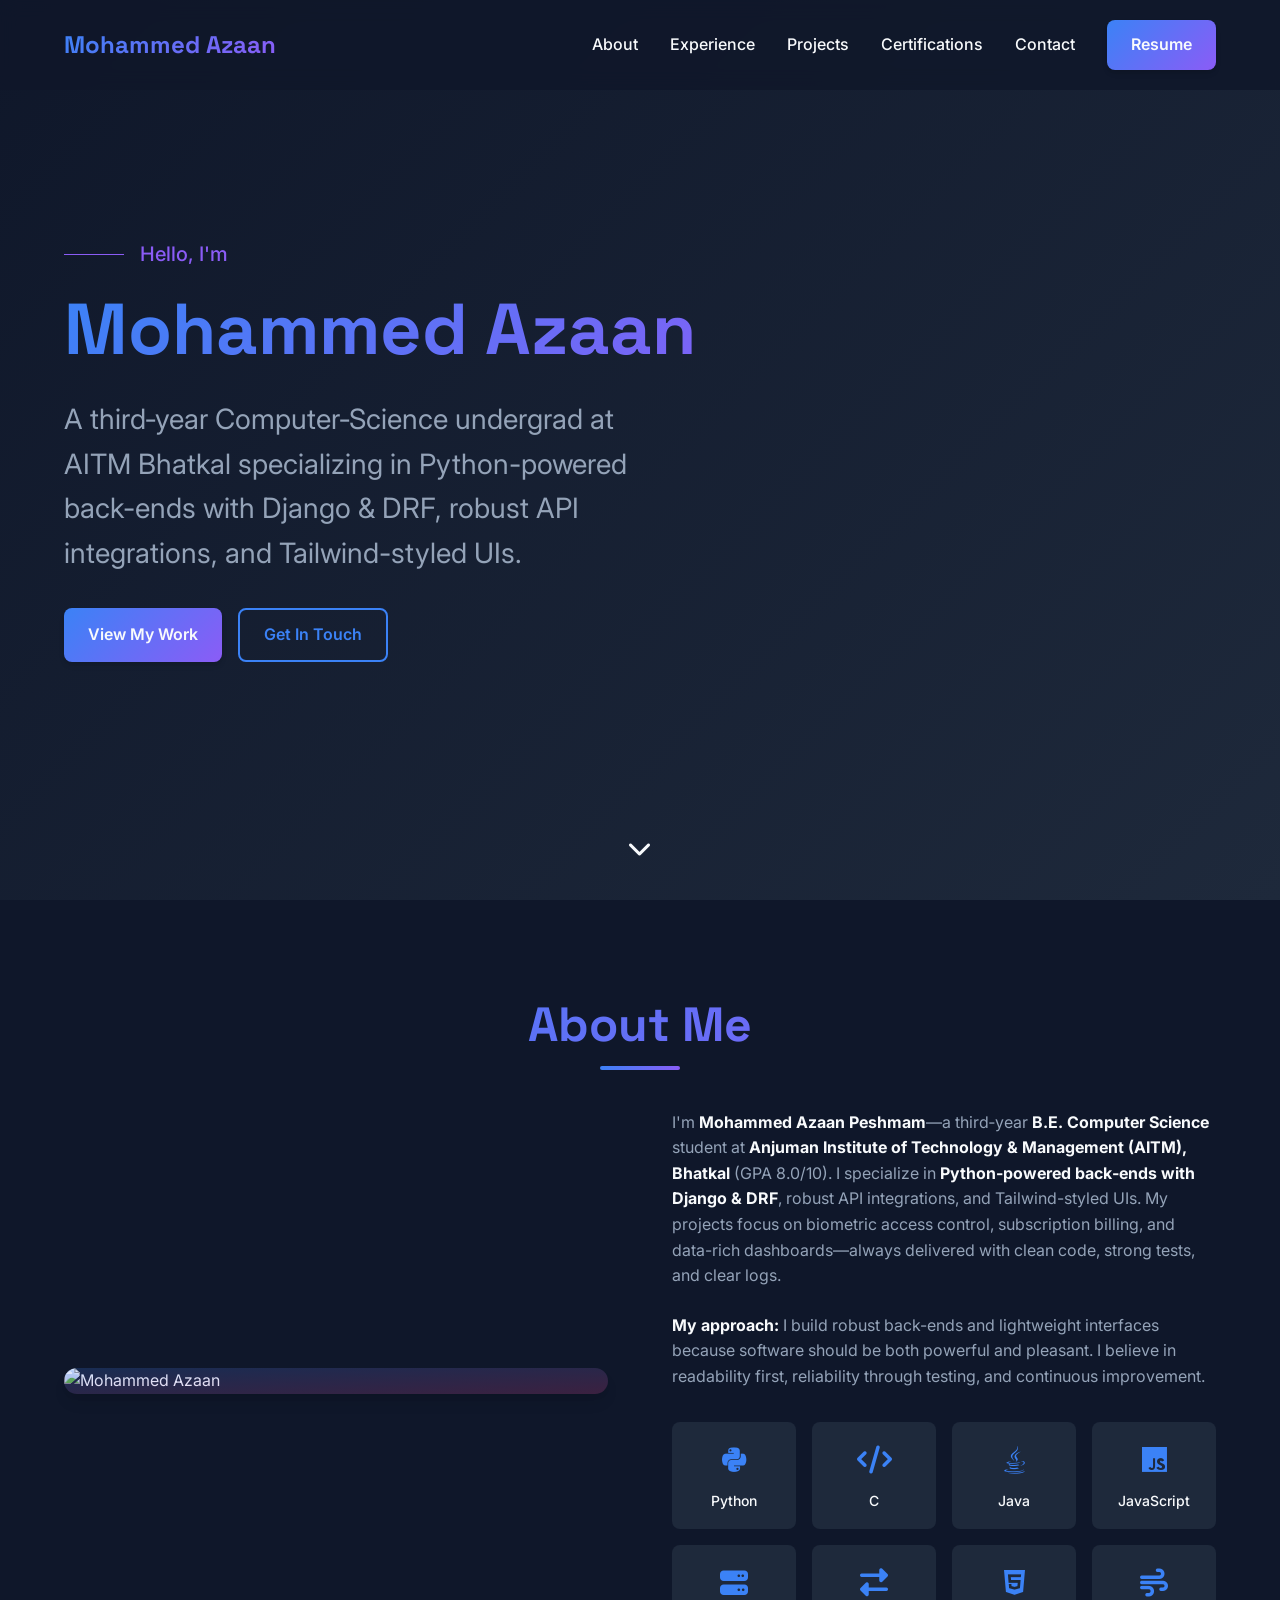
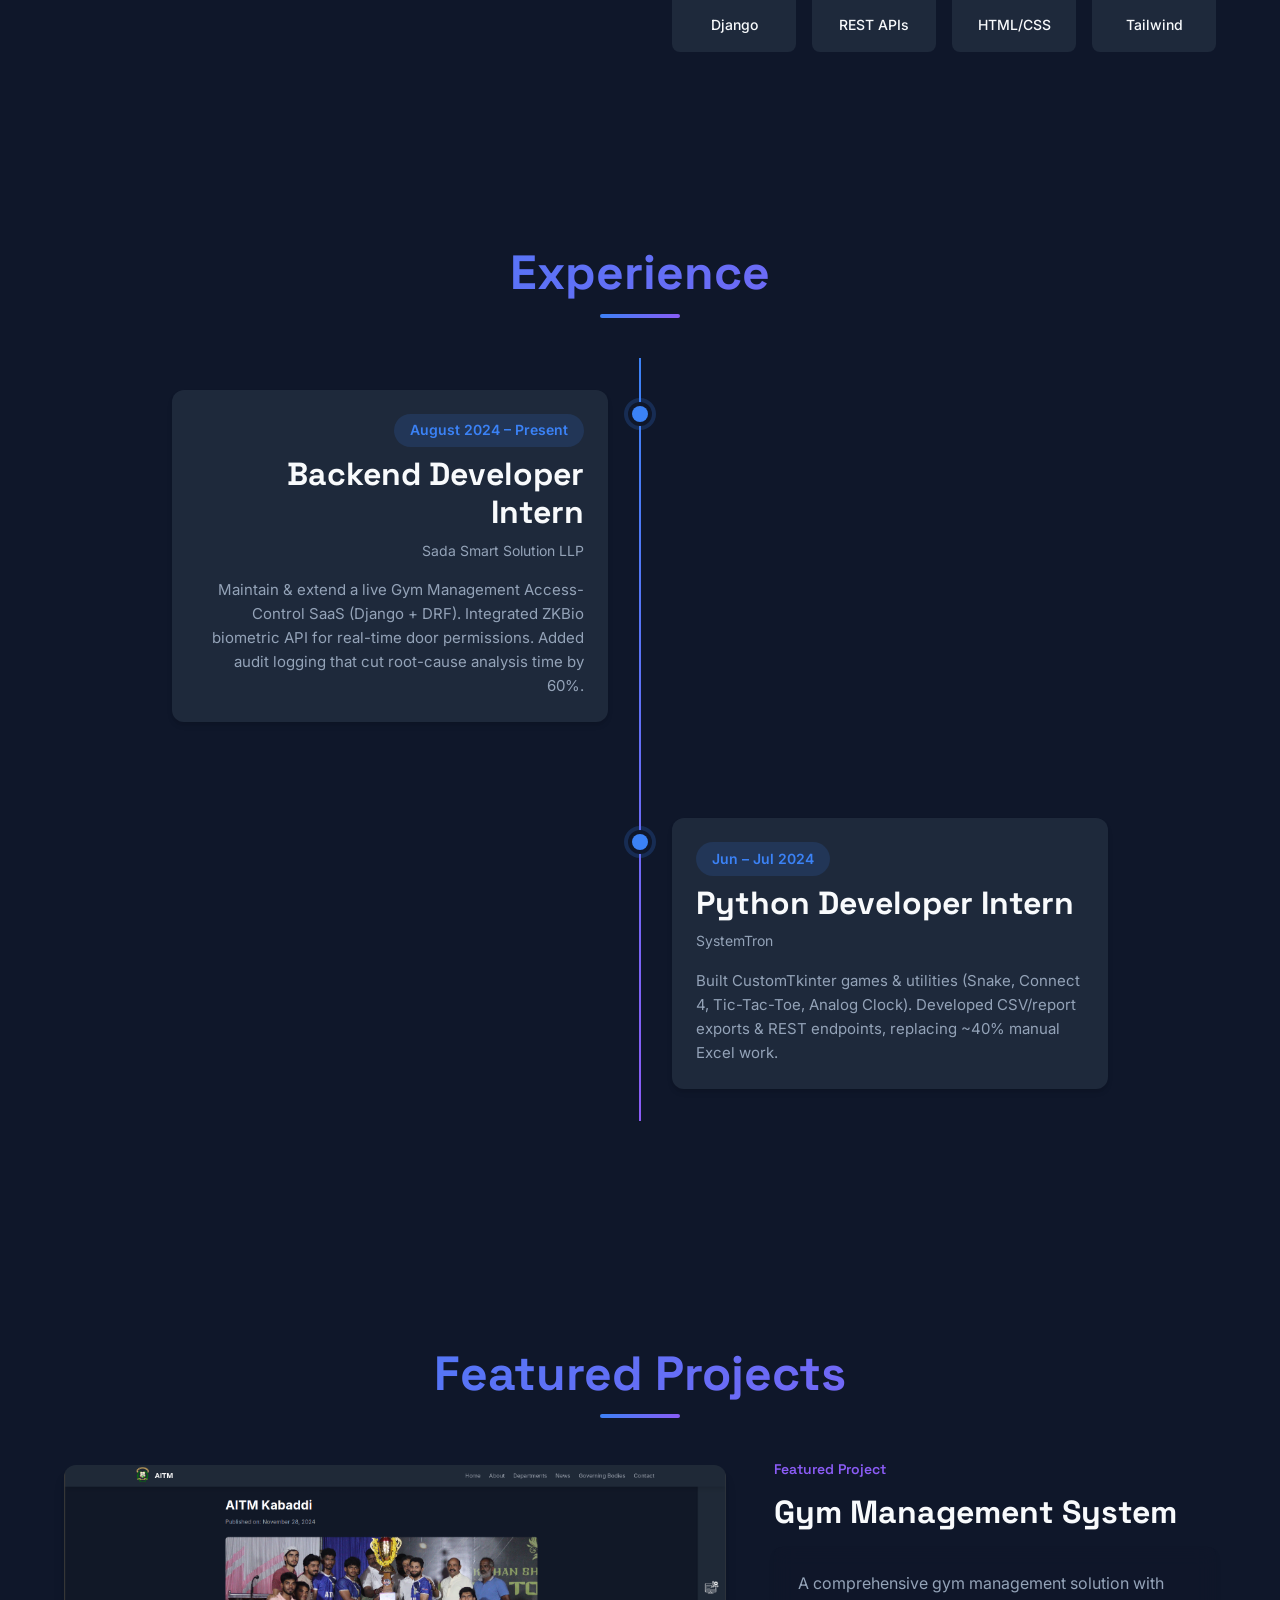
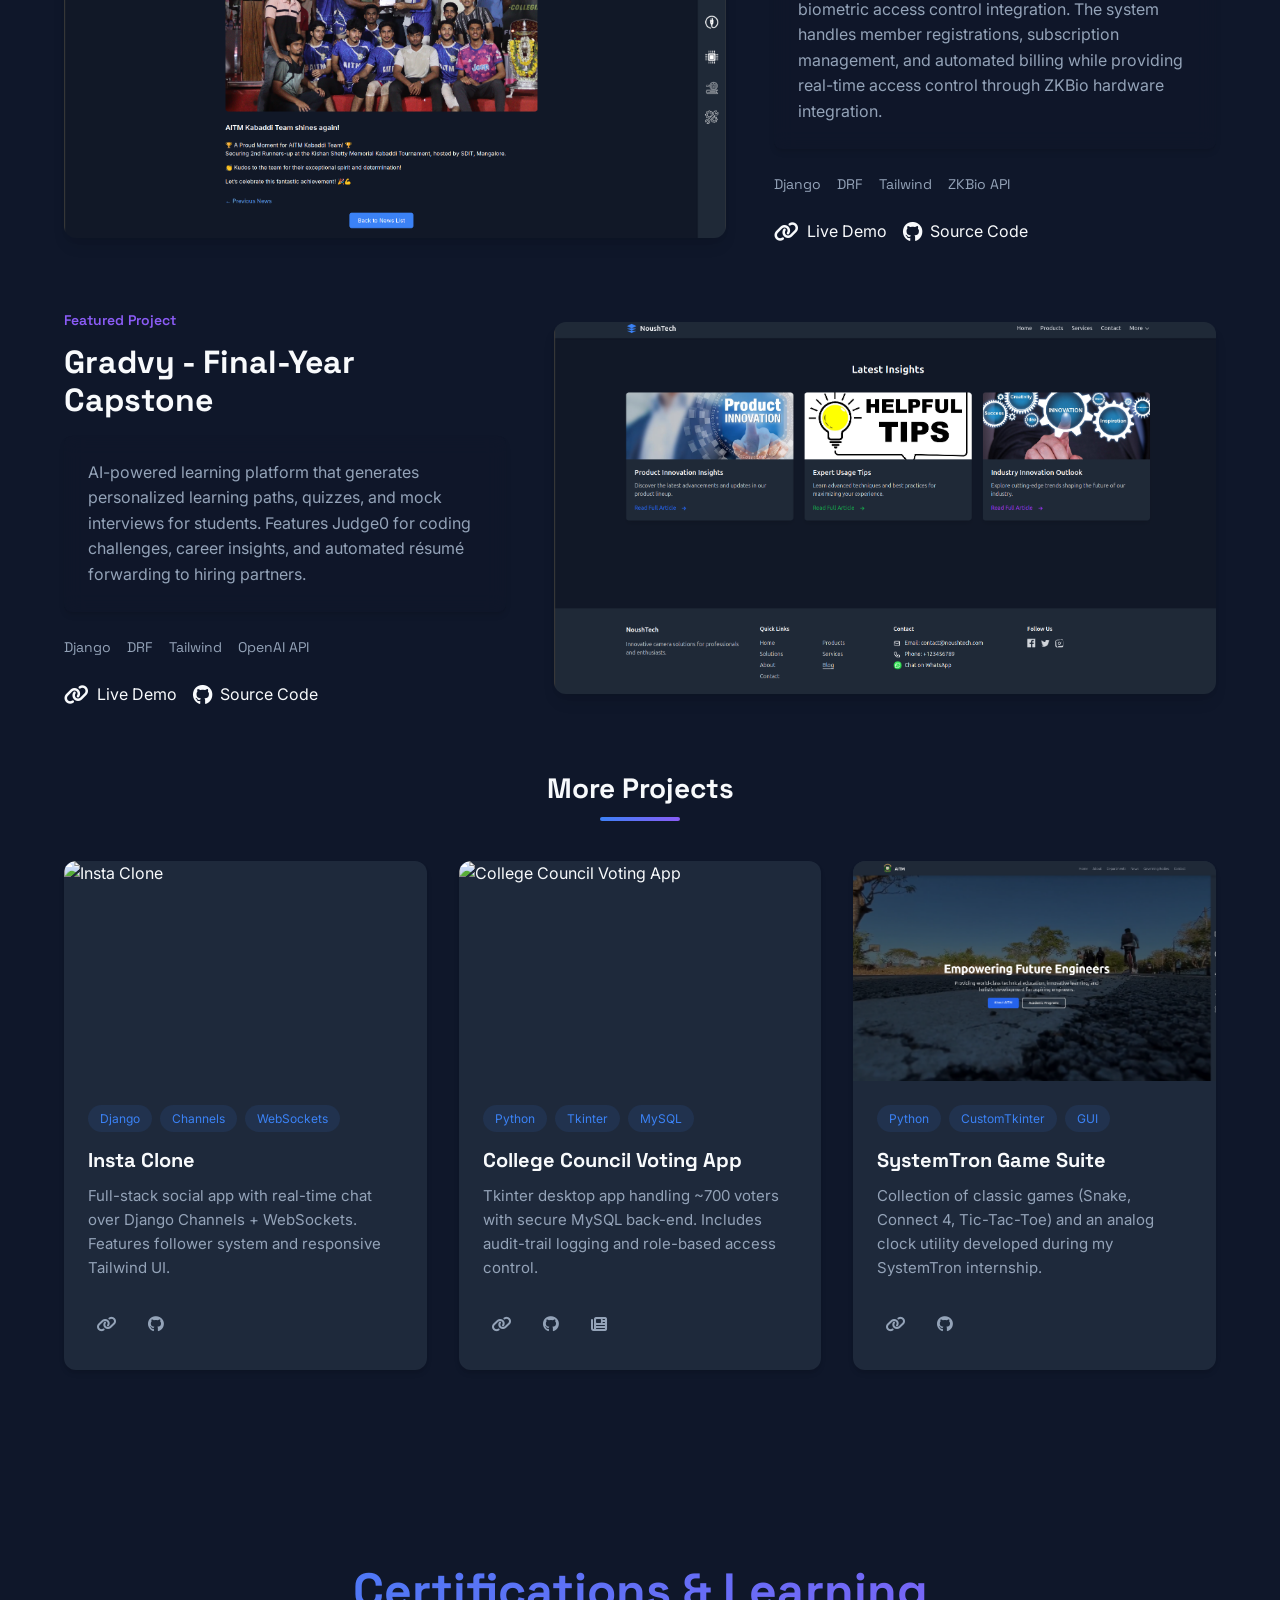
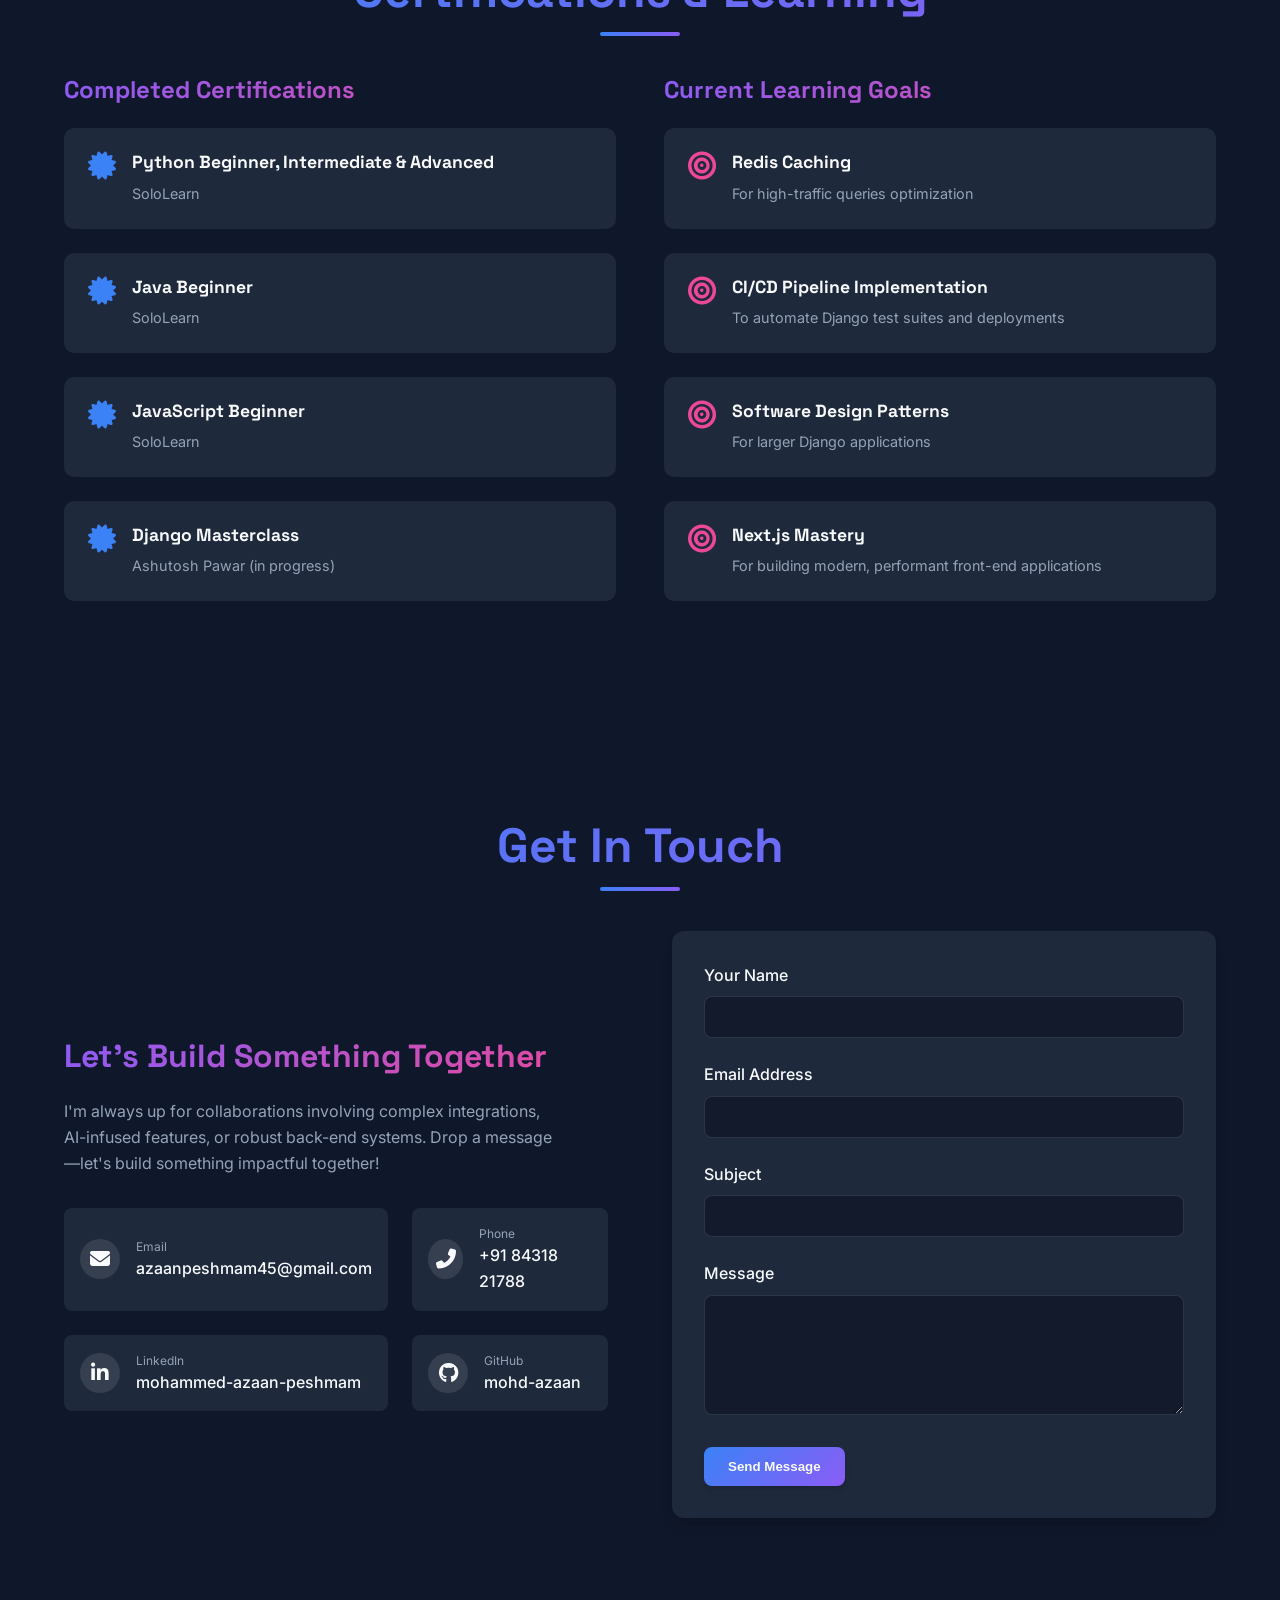
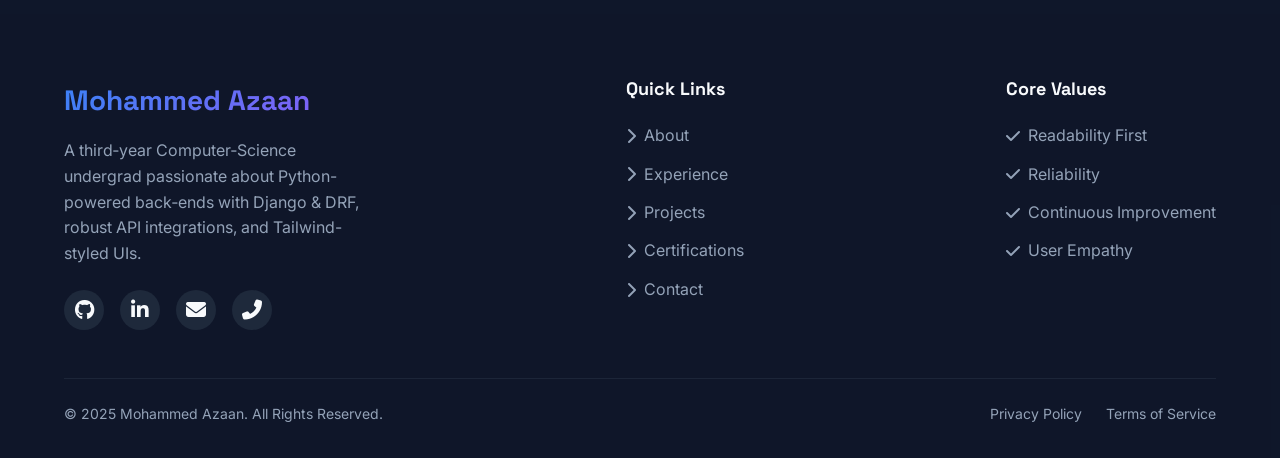
==== commit 3657115a: "Update index.html" ====
--- a/index.html
+++ b/index.html
@@ -345,23 +345,20 @@
             align-items: center;
         }
 
-        /* About Section */
         .about-image {
             position: relative;
-            /* NEW – make the frame a perfect circle */
-            border-radius: 50%;
-            overflow: hidden;     /* keeps the image within the circle */
+            border-radius: 16px;
+            overflow: hidden;
             box-shadow: var(--shadow-md);
         }
 
-        /* keep the image itself exactly as-is */
         .about-image img {
             width: 100%;
-            height: 100%;
-            object-fit: cover;     /* ensures no distortion */
+            height: auto;
+            display: block;
+            transform: scale(1);
             transition: transform 0.5s ease;
         }
-
 
         .about-image:hover img {
             transform: scale(1);
@@ -1420,7 +1417,7 @@
             <h2 class="section-title gradient-text fade-in">About Me</h2>
             <div class="about-content">
                 <div class="about-image fade-in">
-                    <img src="images/my image/setup image.png" alt="Mohammed Azaan" />
+                    <img src="images/my image/image 4.jpg" alt="Mohammed Azaan" />
                 </div>
                 <div class="about-text fade-in delay-1">
                     <p>
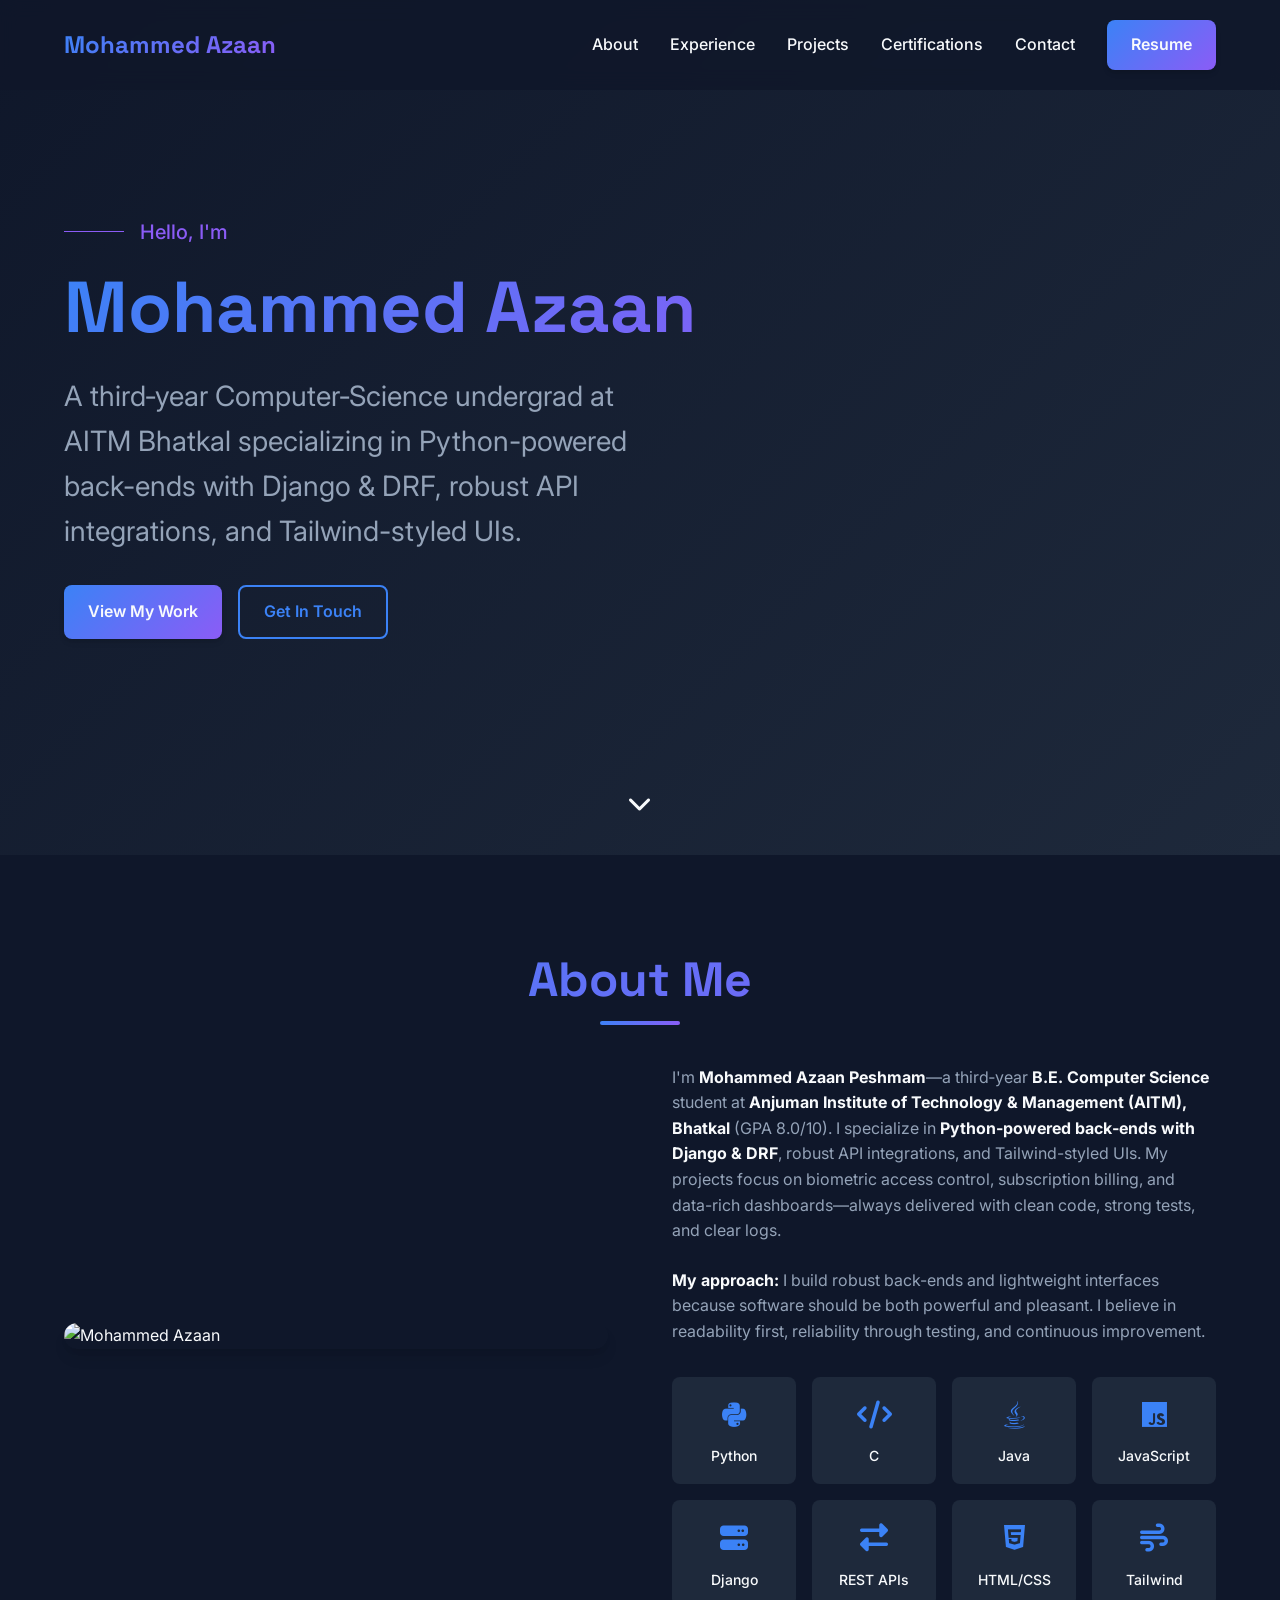
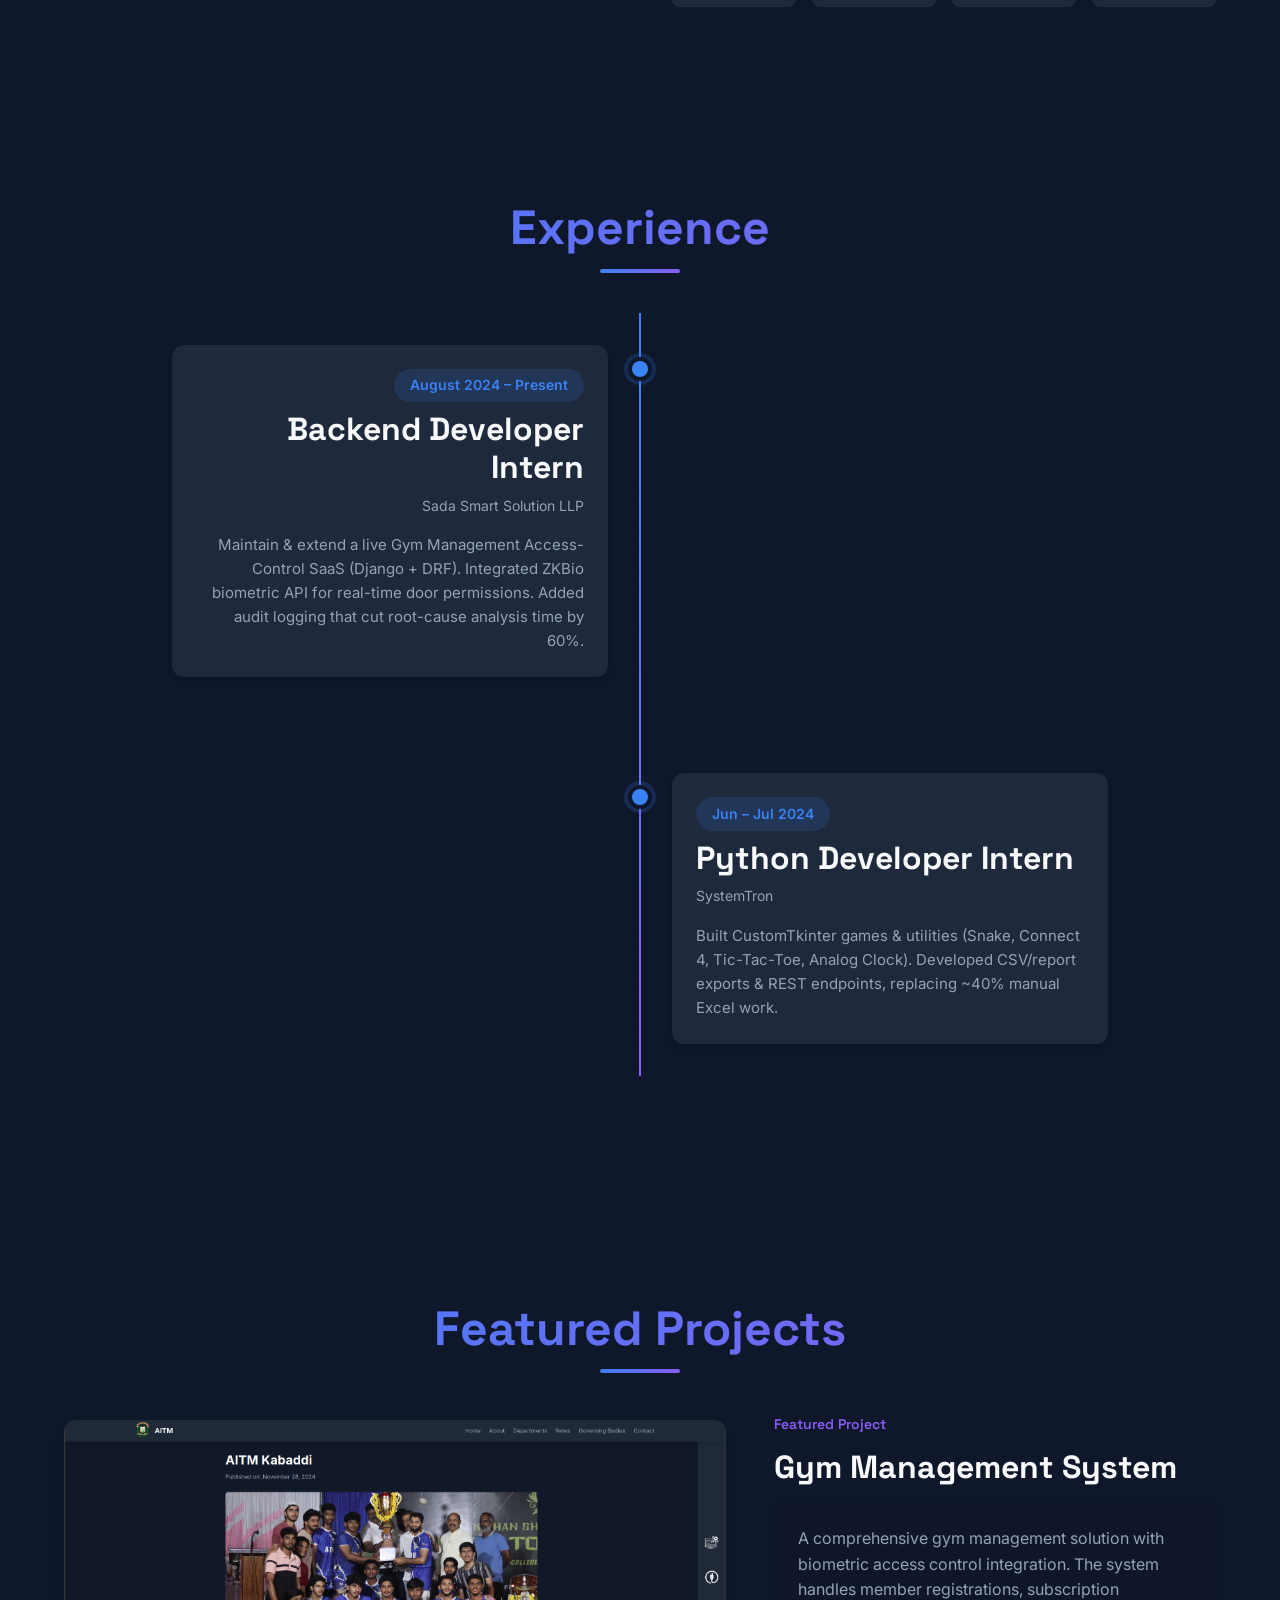
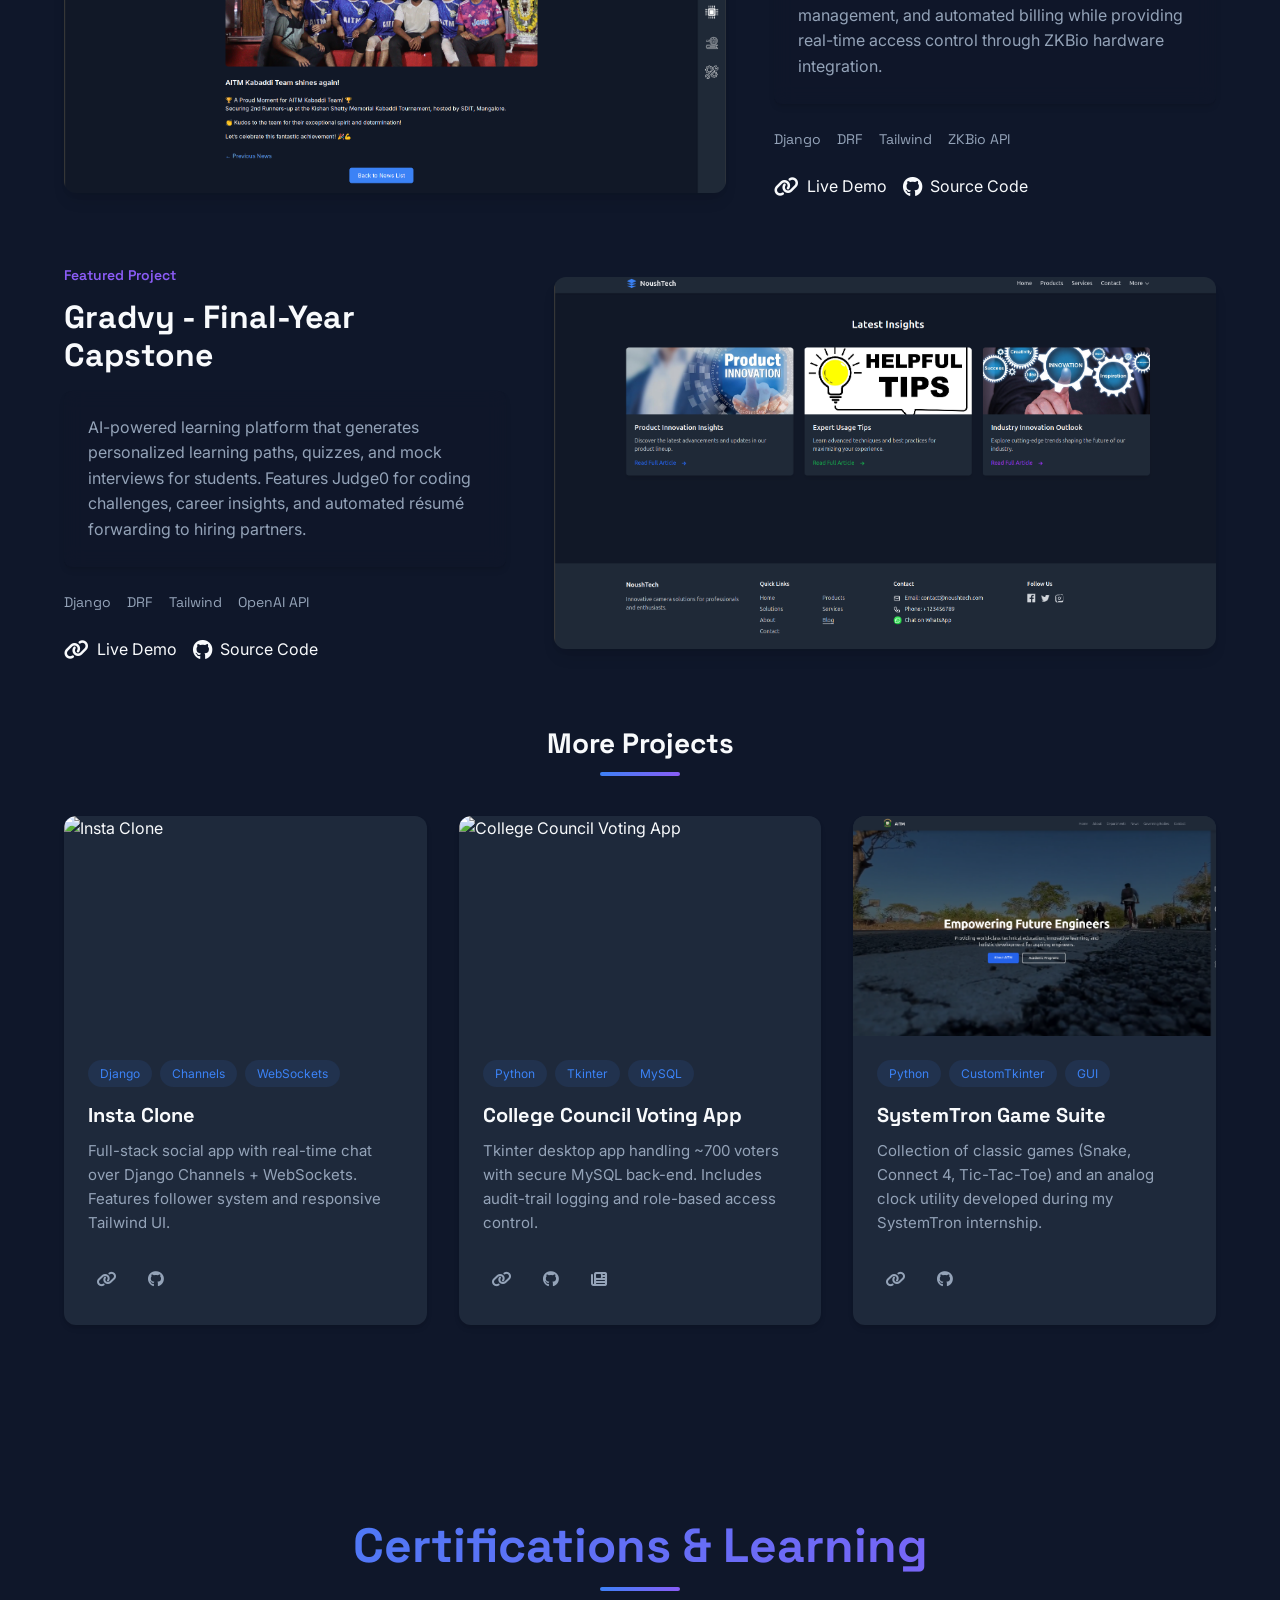
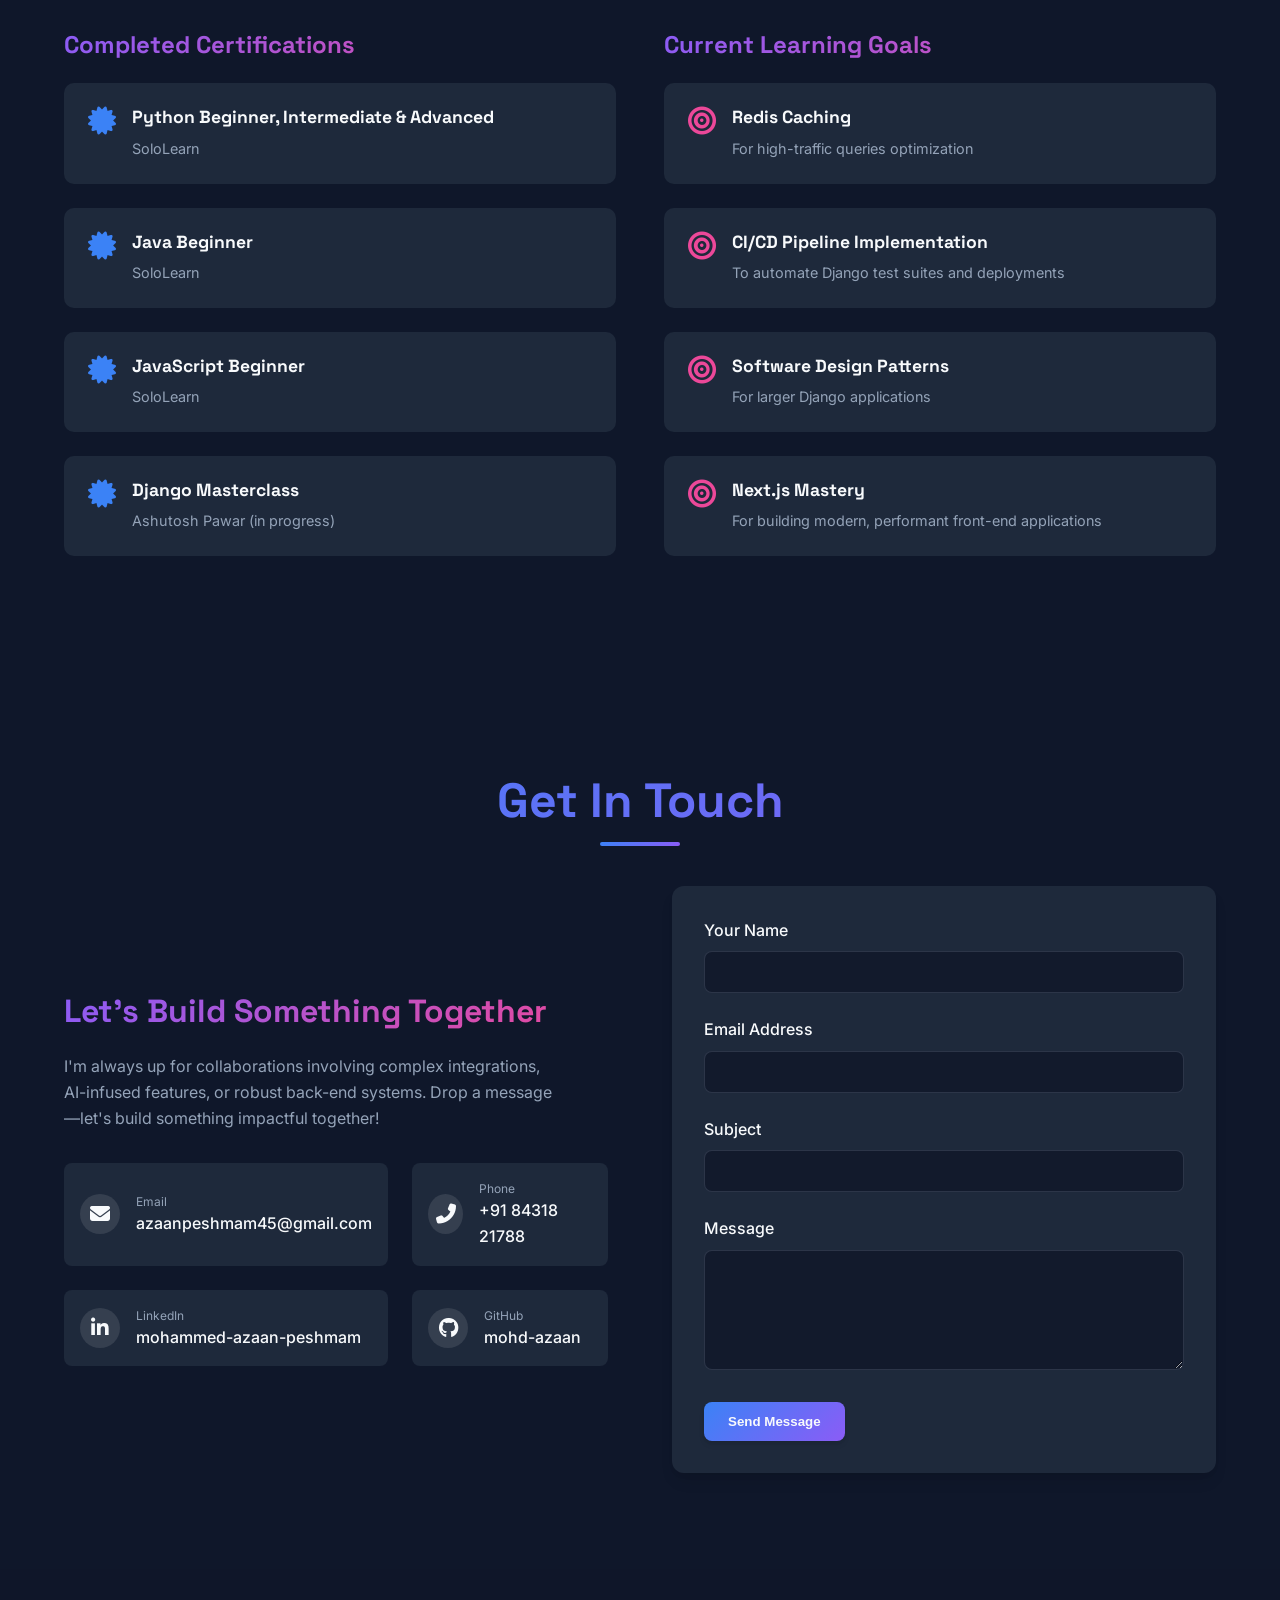
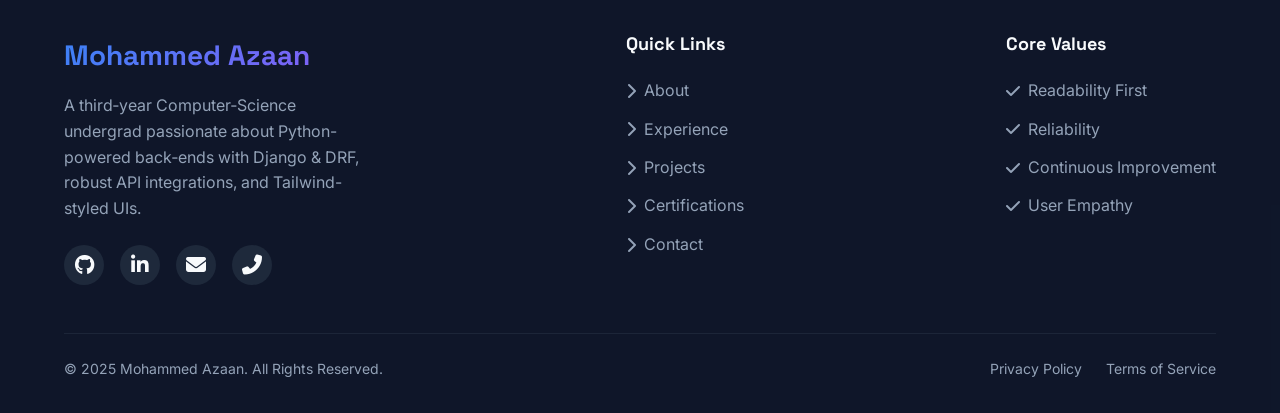
==== commit 889bbc66: "Update index.html" ====
--- a/index.html
+++ b/index.html
@@ -258,7 +258,7 @@
         /* Hero Section */
         .hero {
             position: relative;
-            min-height: 100vh;
+            min-height: 95vh;
             display: flex;
             flex-direction: column;
             justify-content: center;
@@ -370,8 +370,6 @@
             top: 0;
             left: 0;
             width: 100%;
-            height: 100%;
-            background: linear-gradient(to bottom right, rgba(59, 130, 246, 0.2), rgba(236, 72, 153, 0.2));
             z-index: 1;
         }
 
@@ -1417,7 +1415,7 @@
             <h2 class="section-title gradient-text fade-in">About Me</h2>
             <div class="about-content">
                 <div class="about-image fade-in">
-                    <img src="images/my image/image 4.jpg" alt="Mohammed Azaan" />
+                    <img src="images/my image/image 4.JPG" alt="Mohammed Azaan" />
                 </div>
                 <div class="about-text fade-in delay-1">
                     <p>
